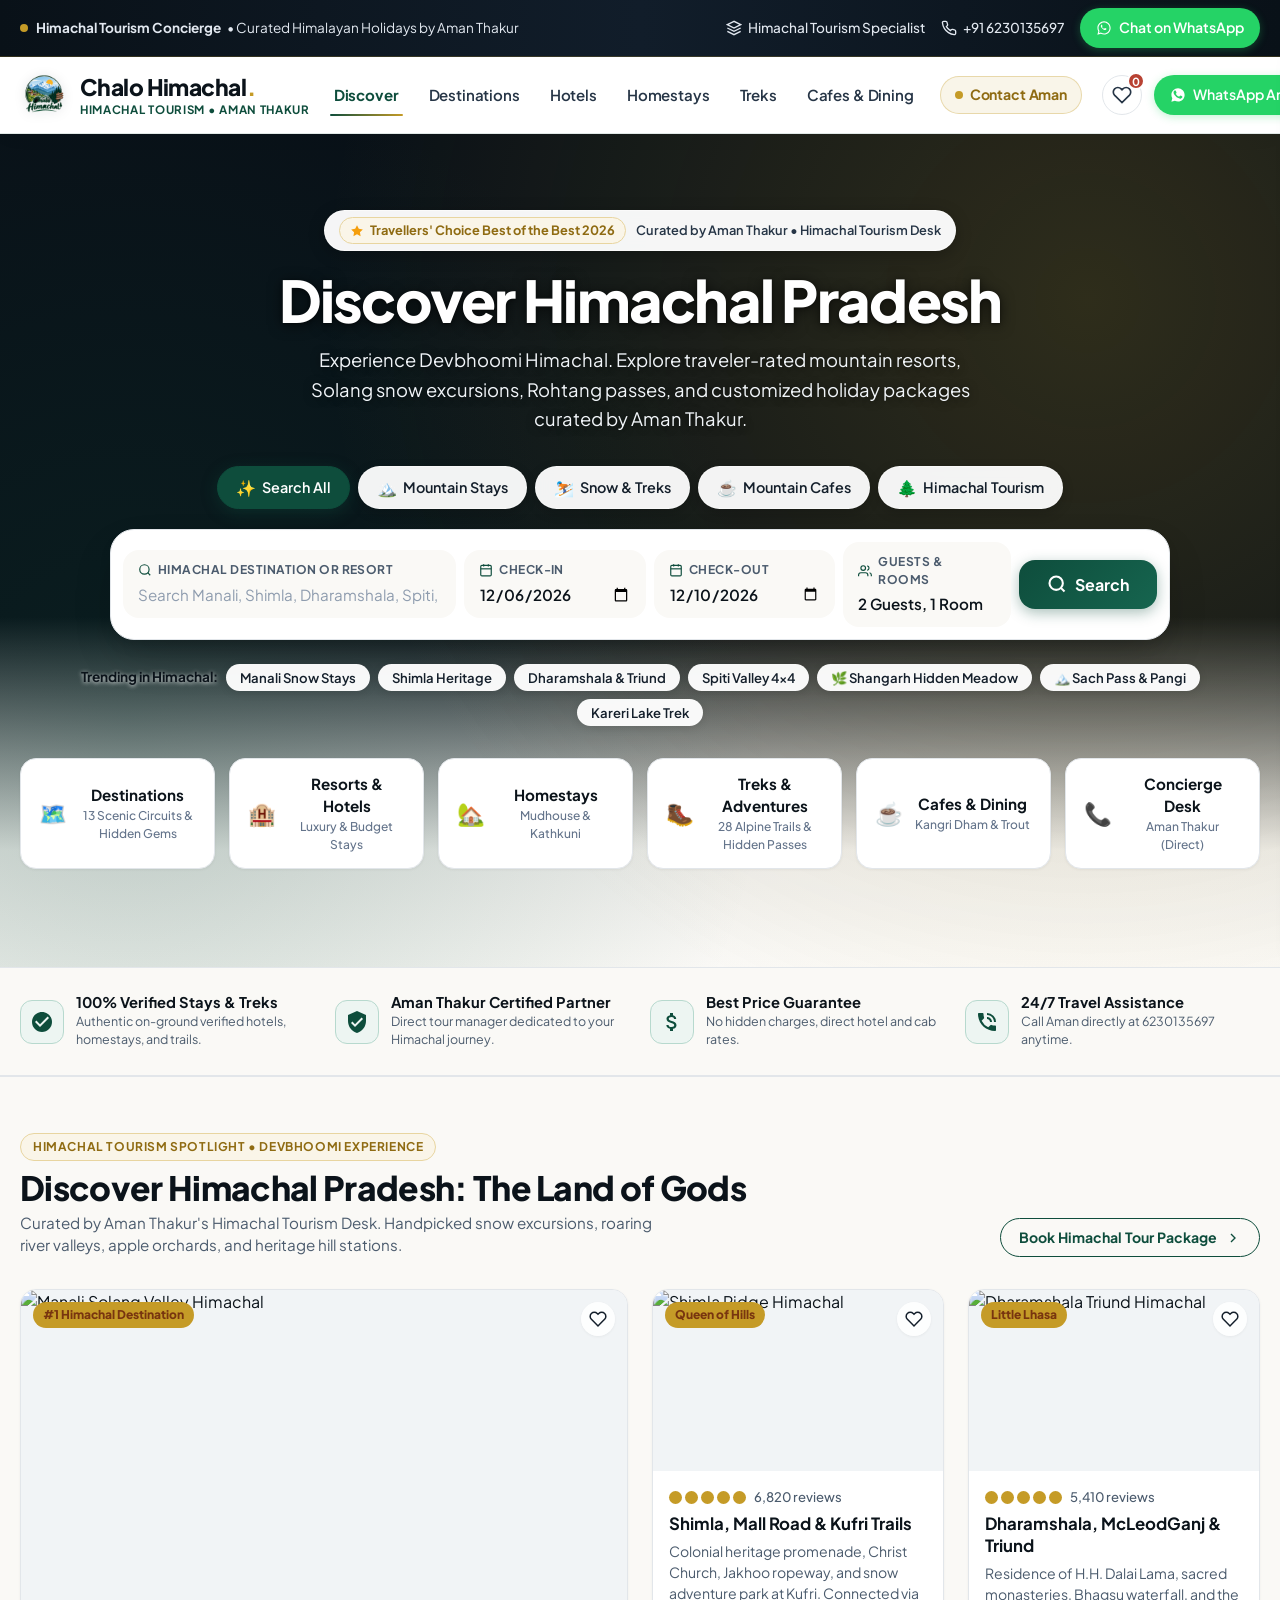
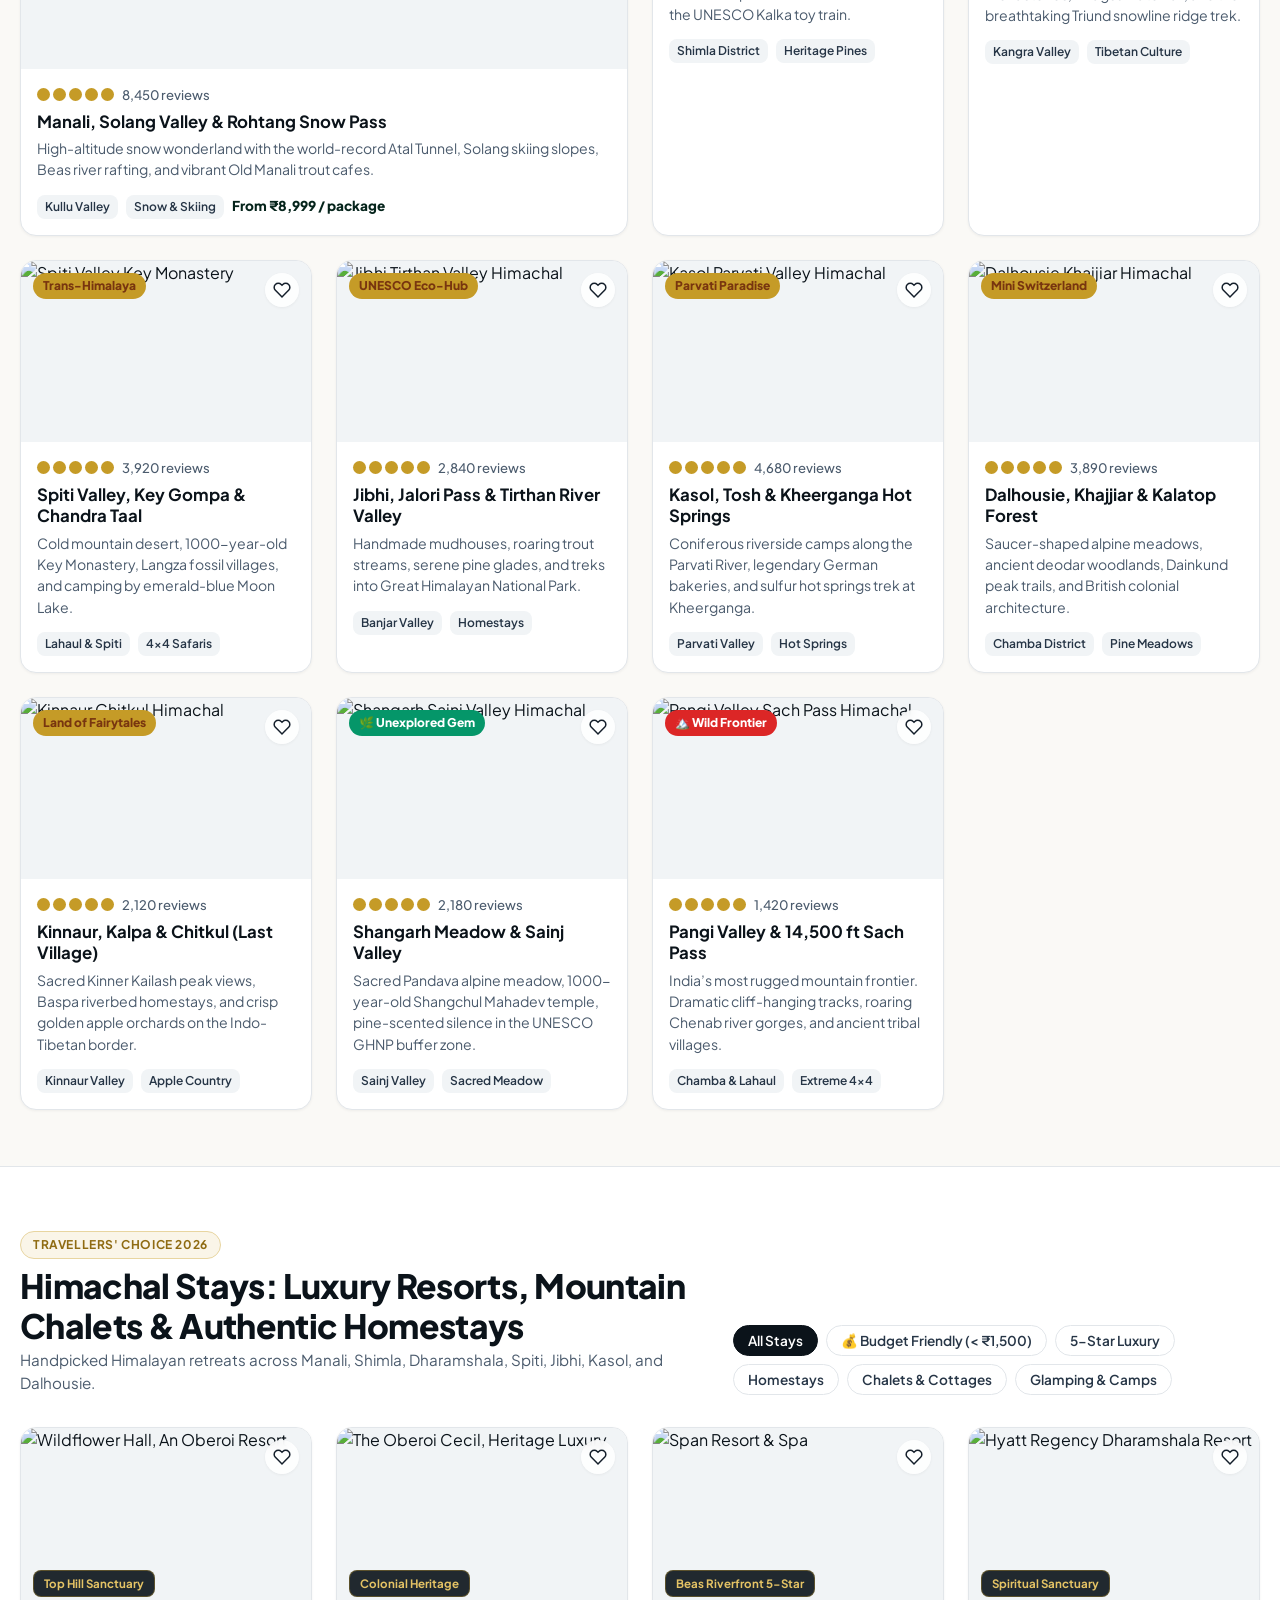
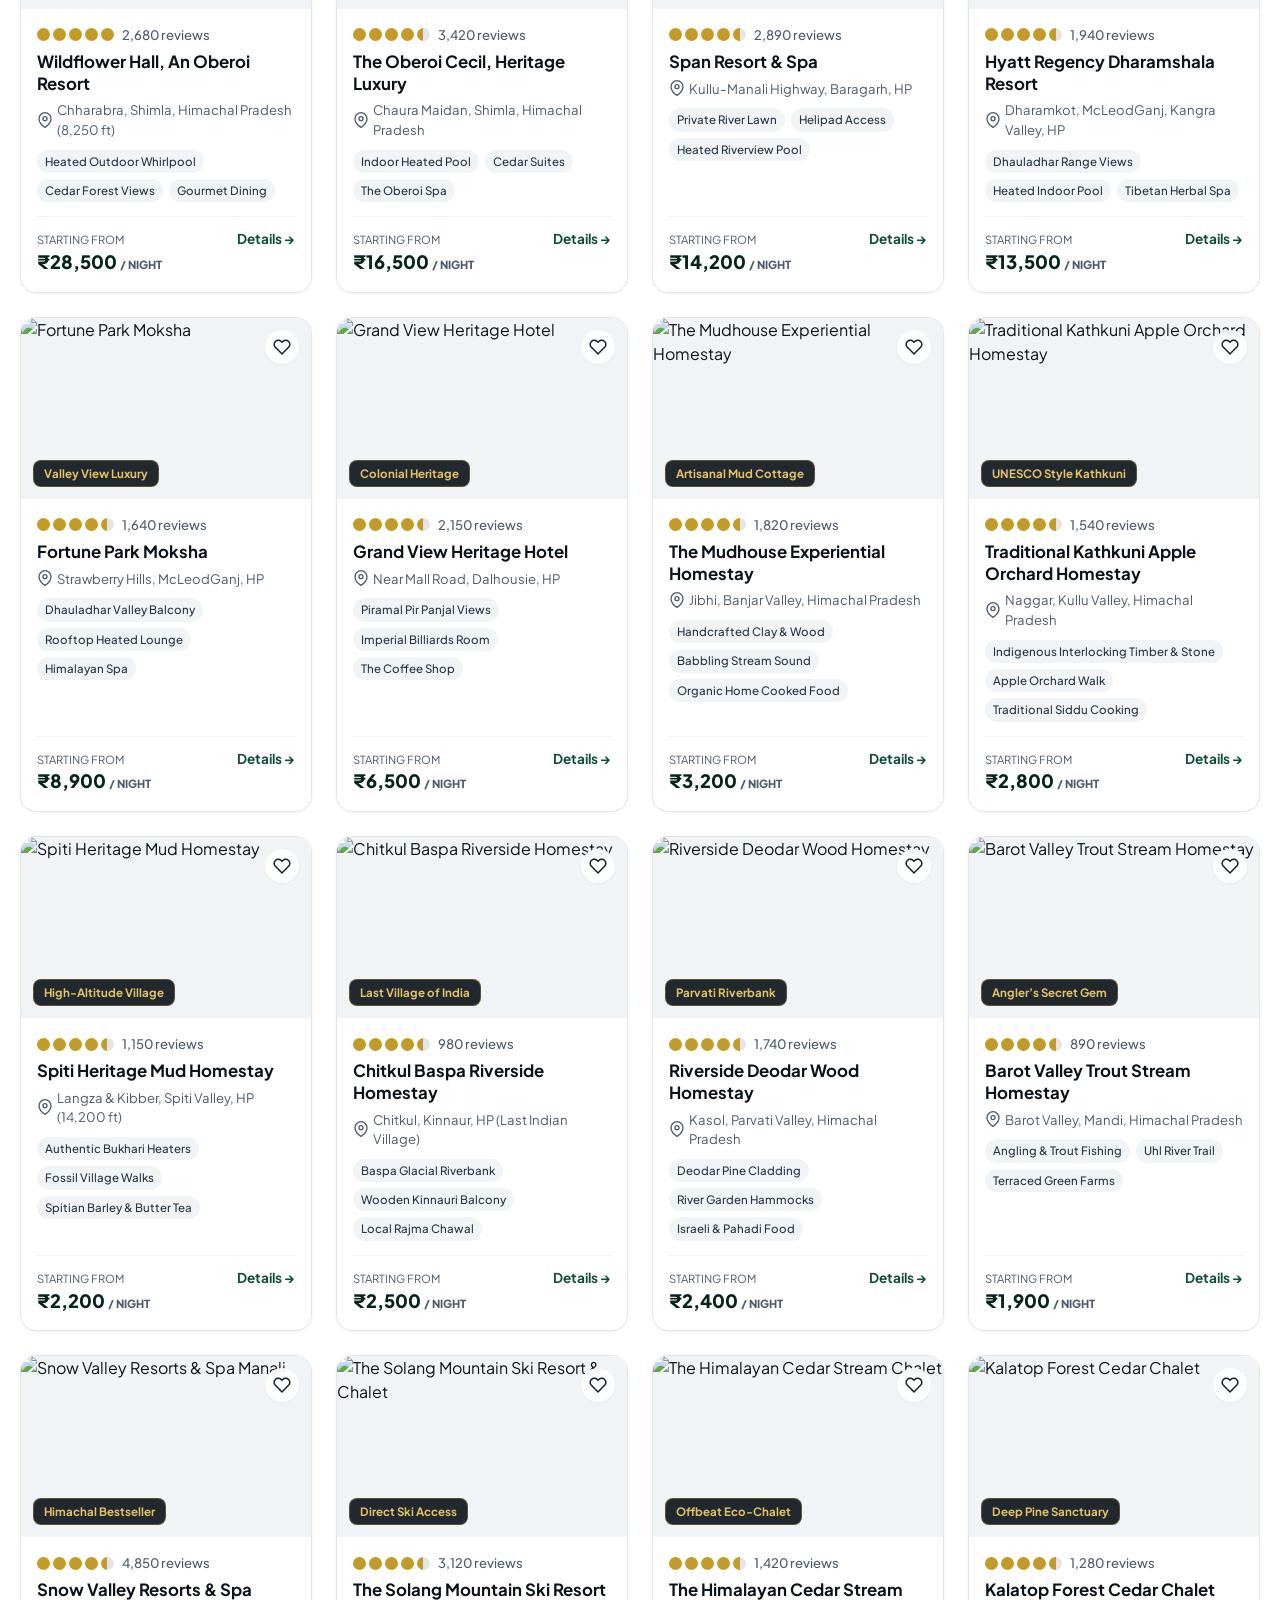
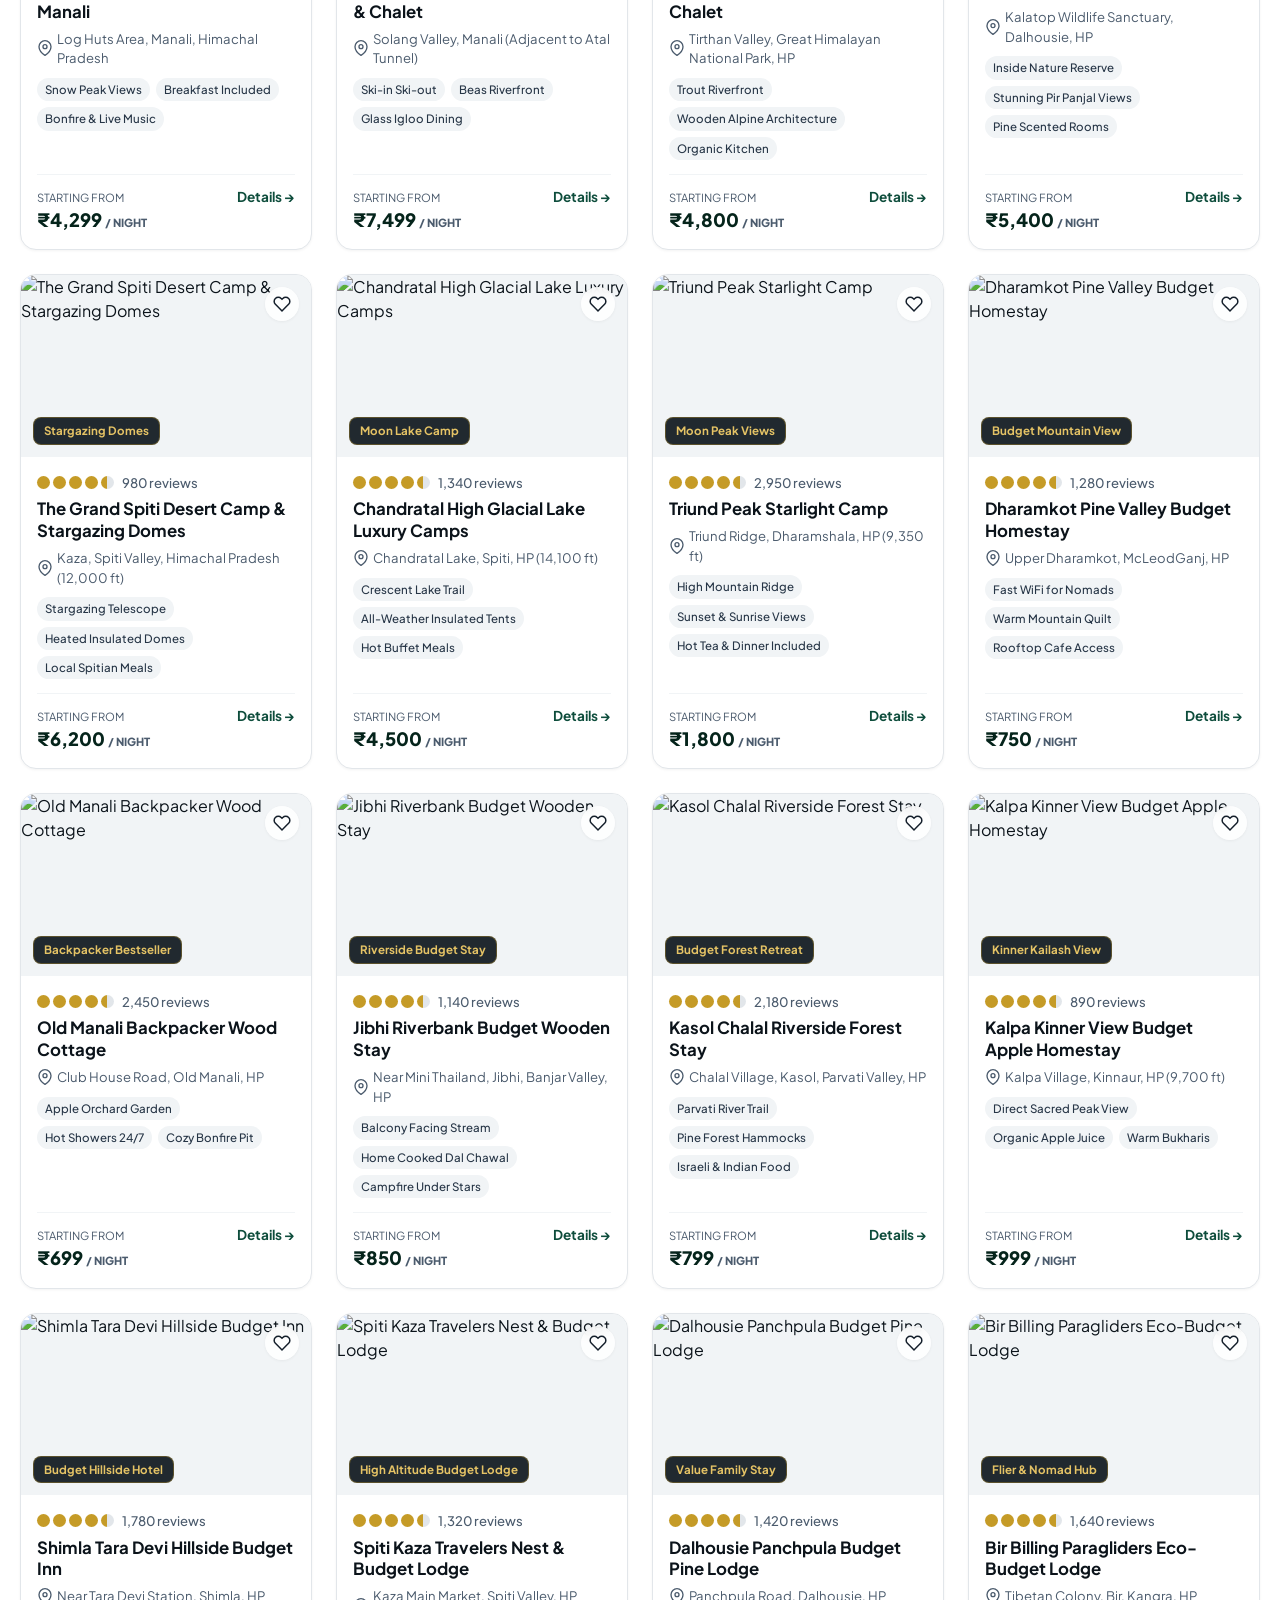
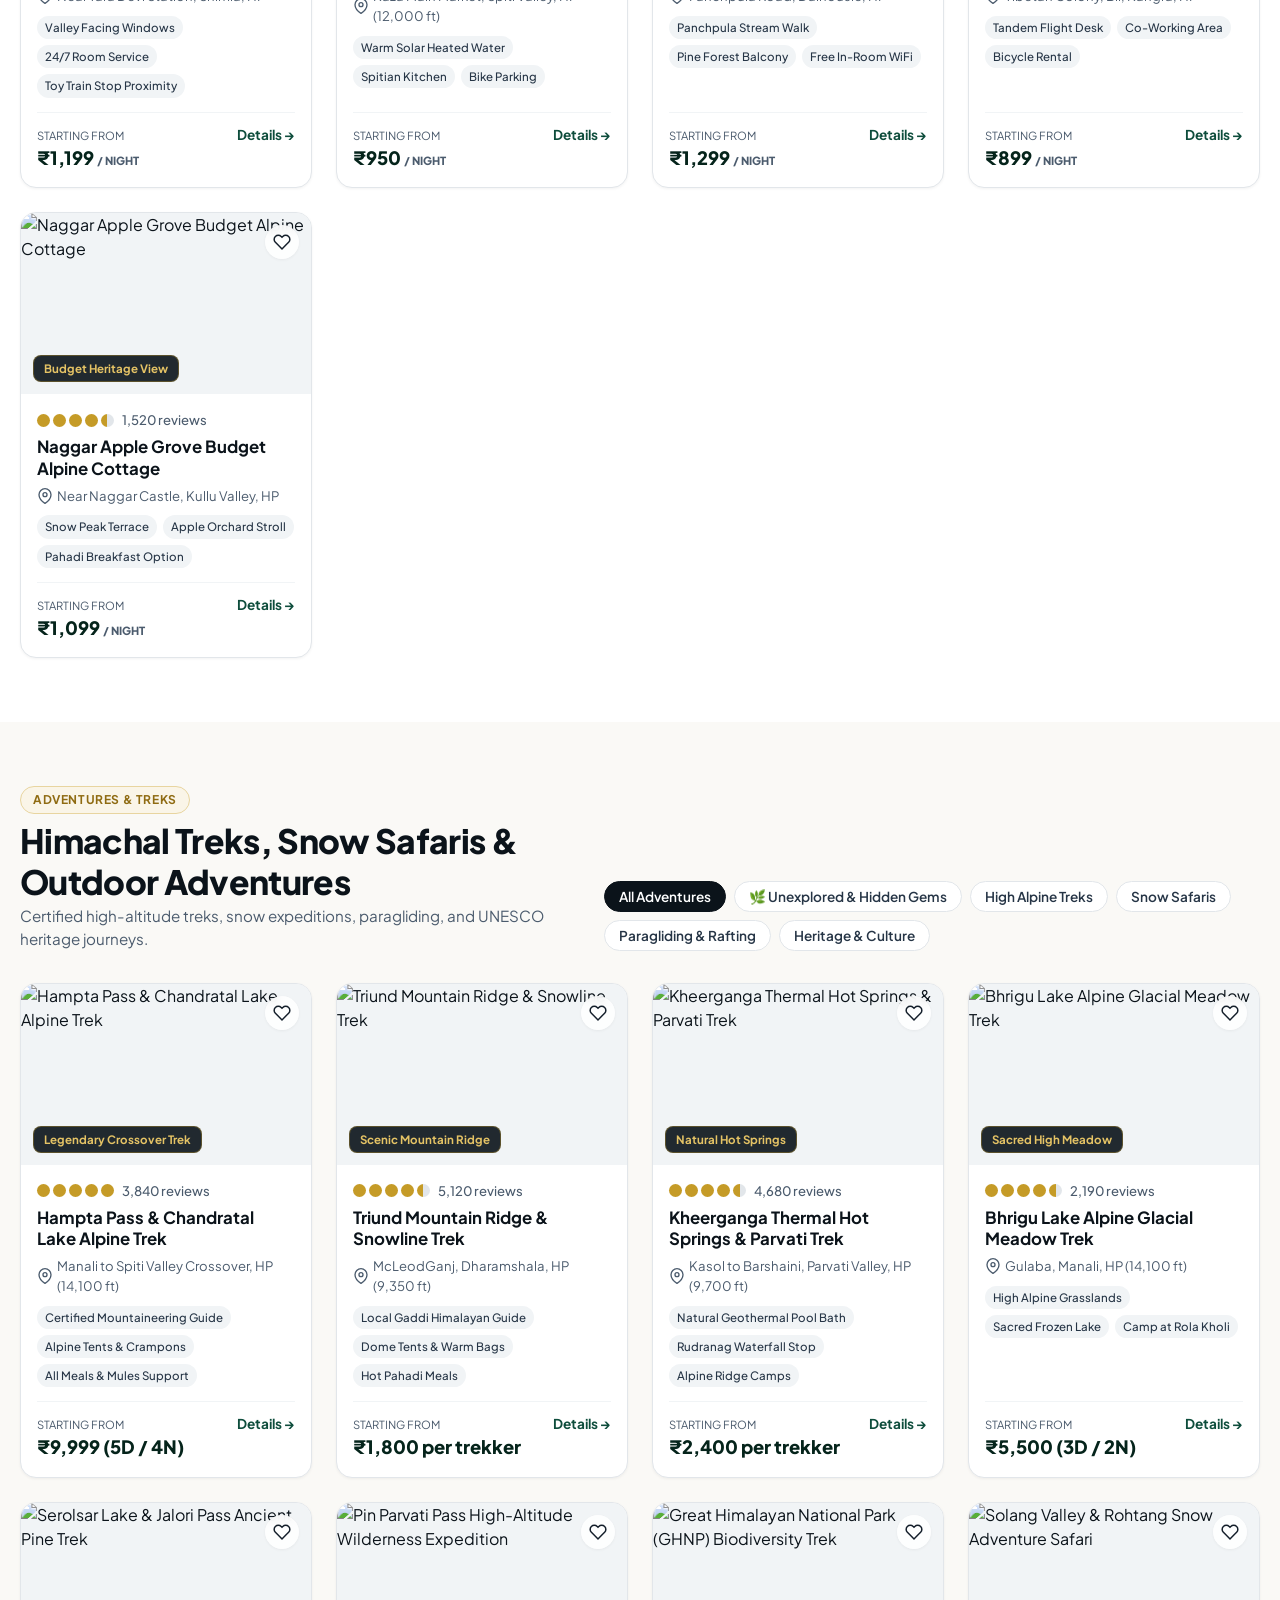
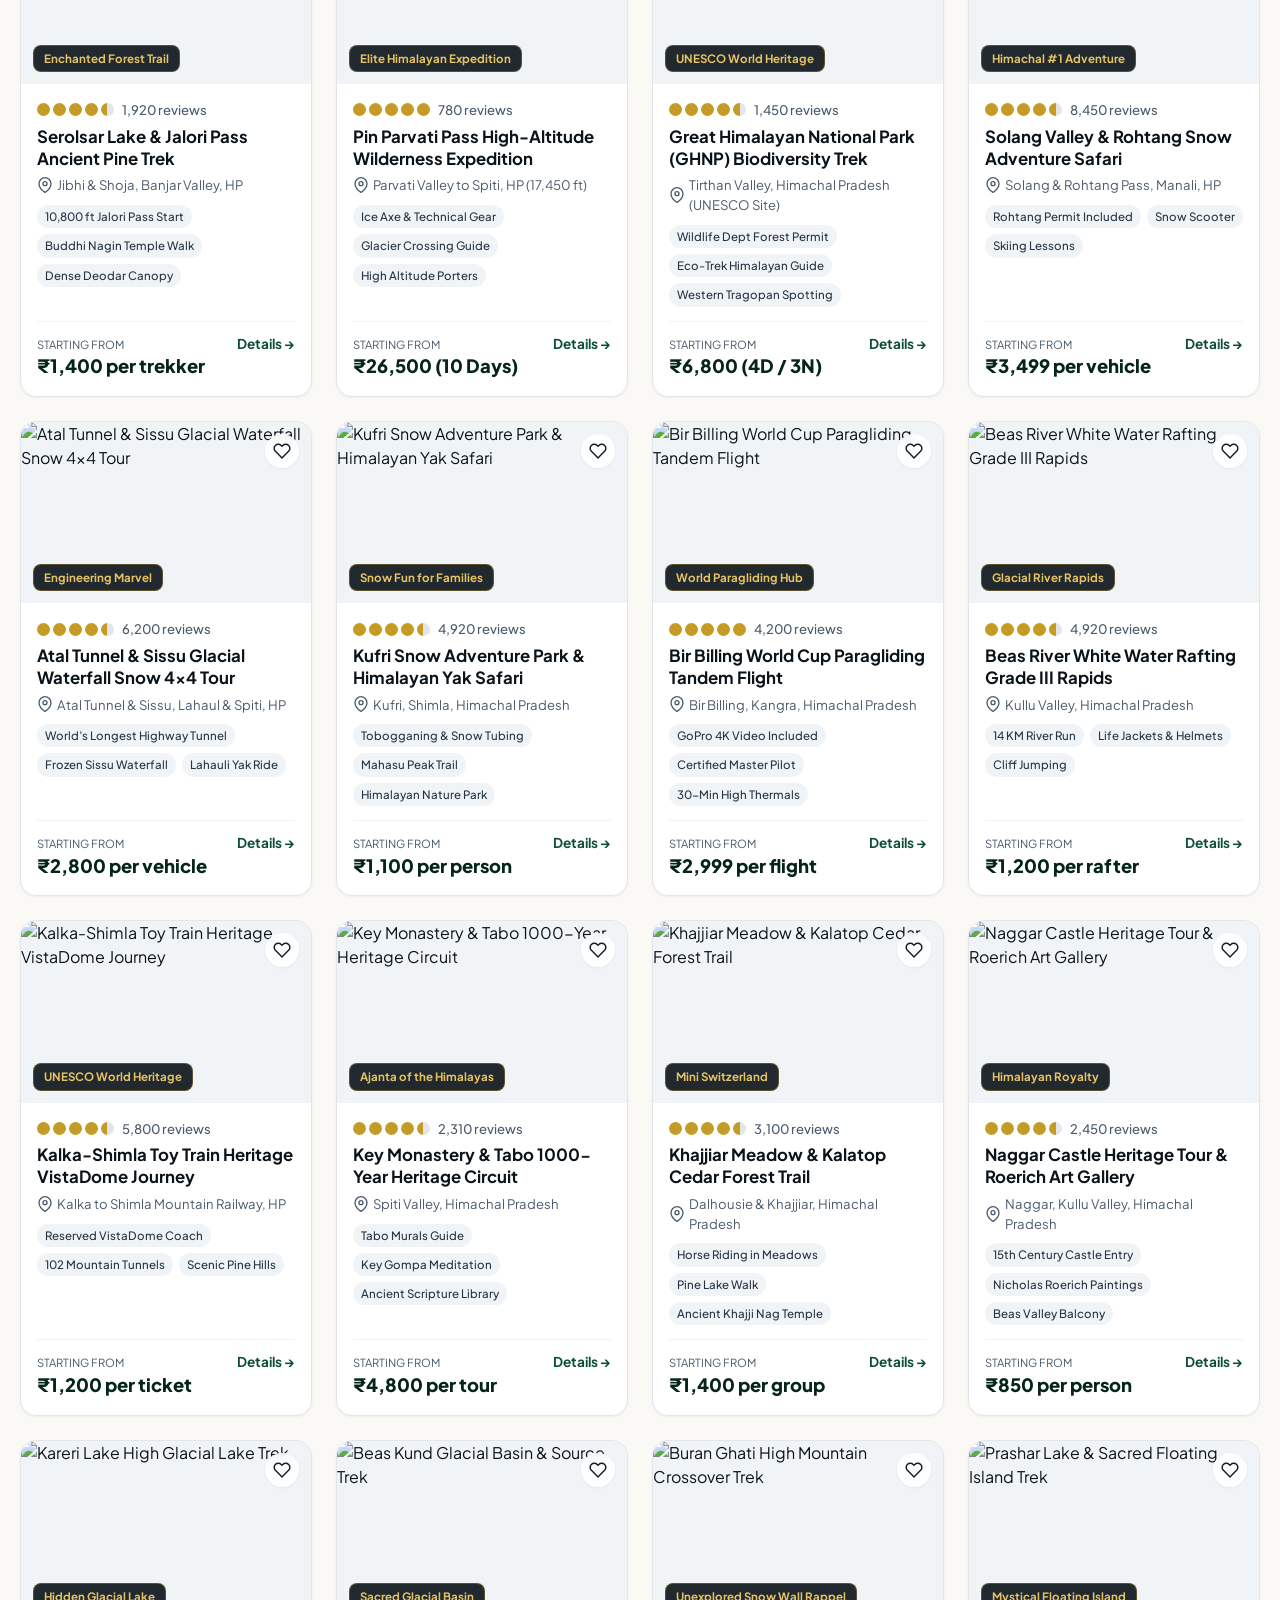
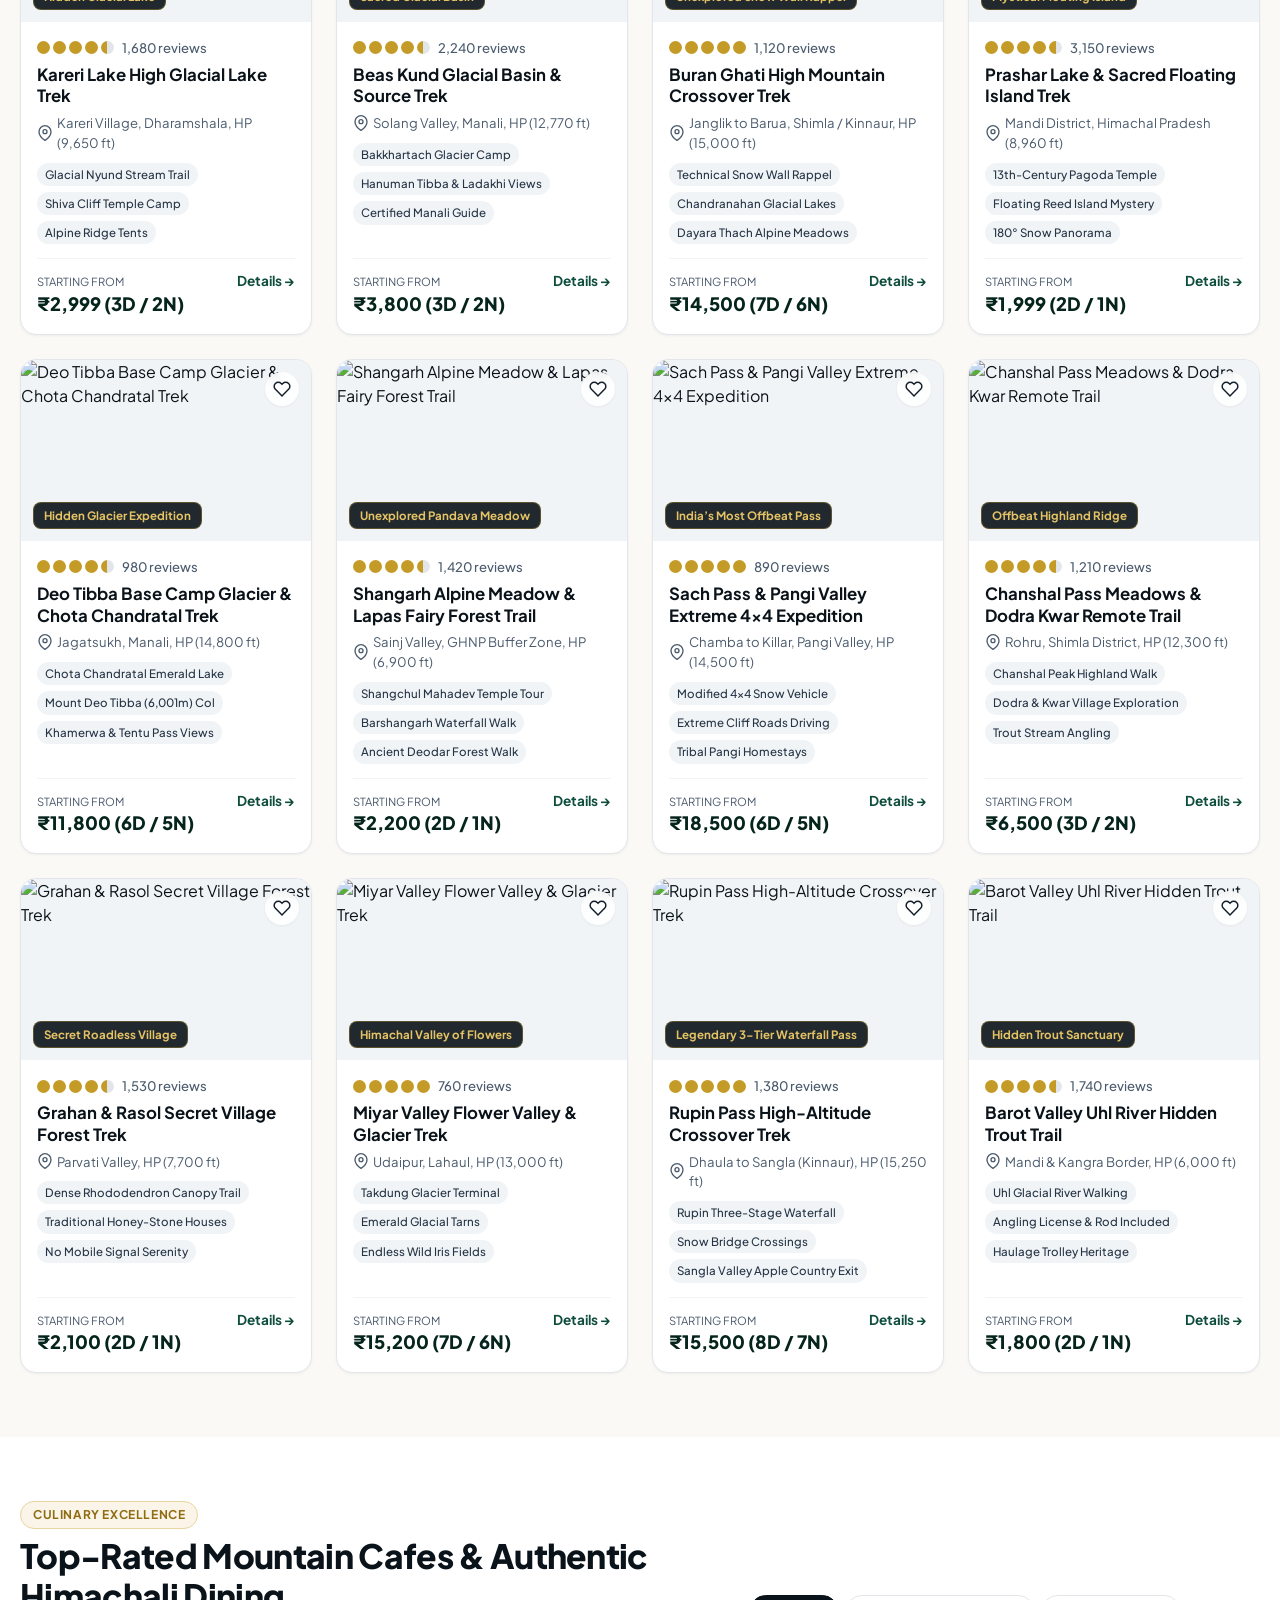
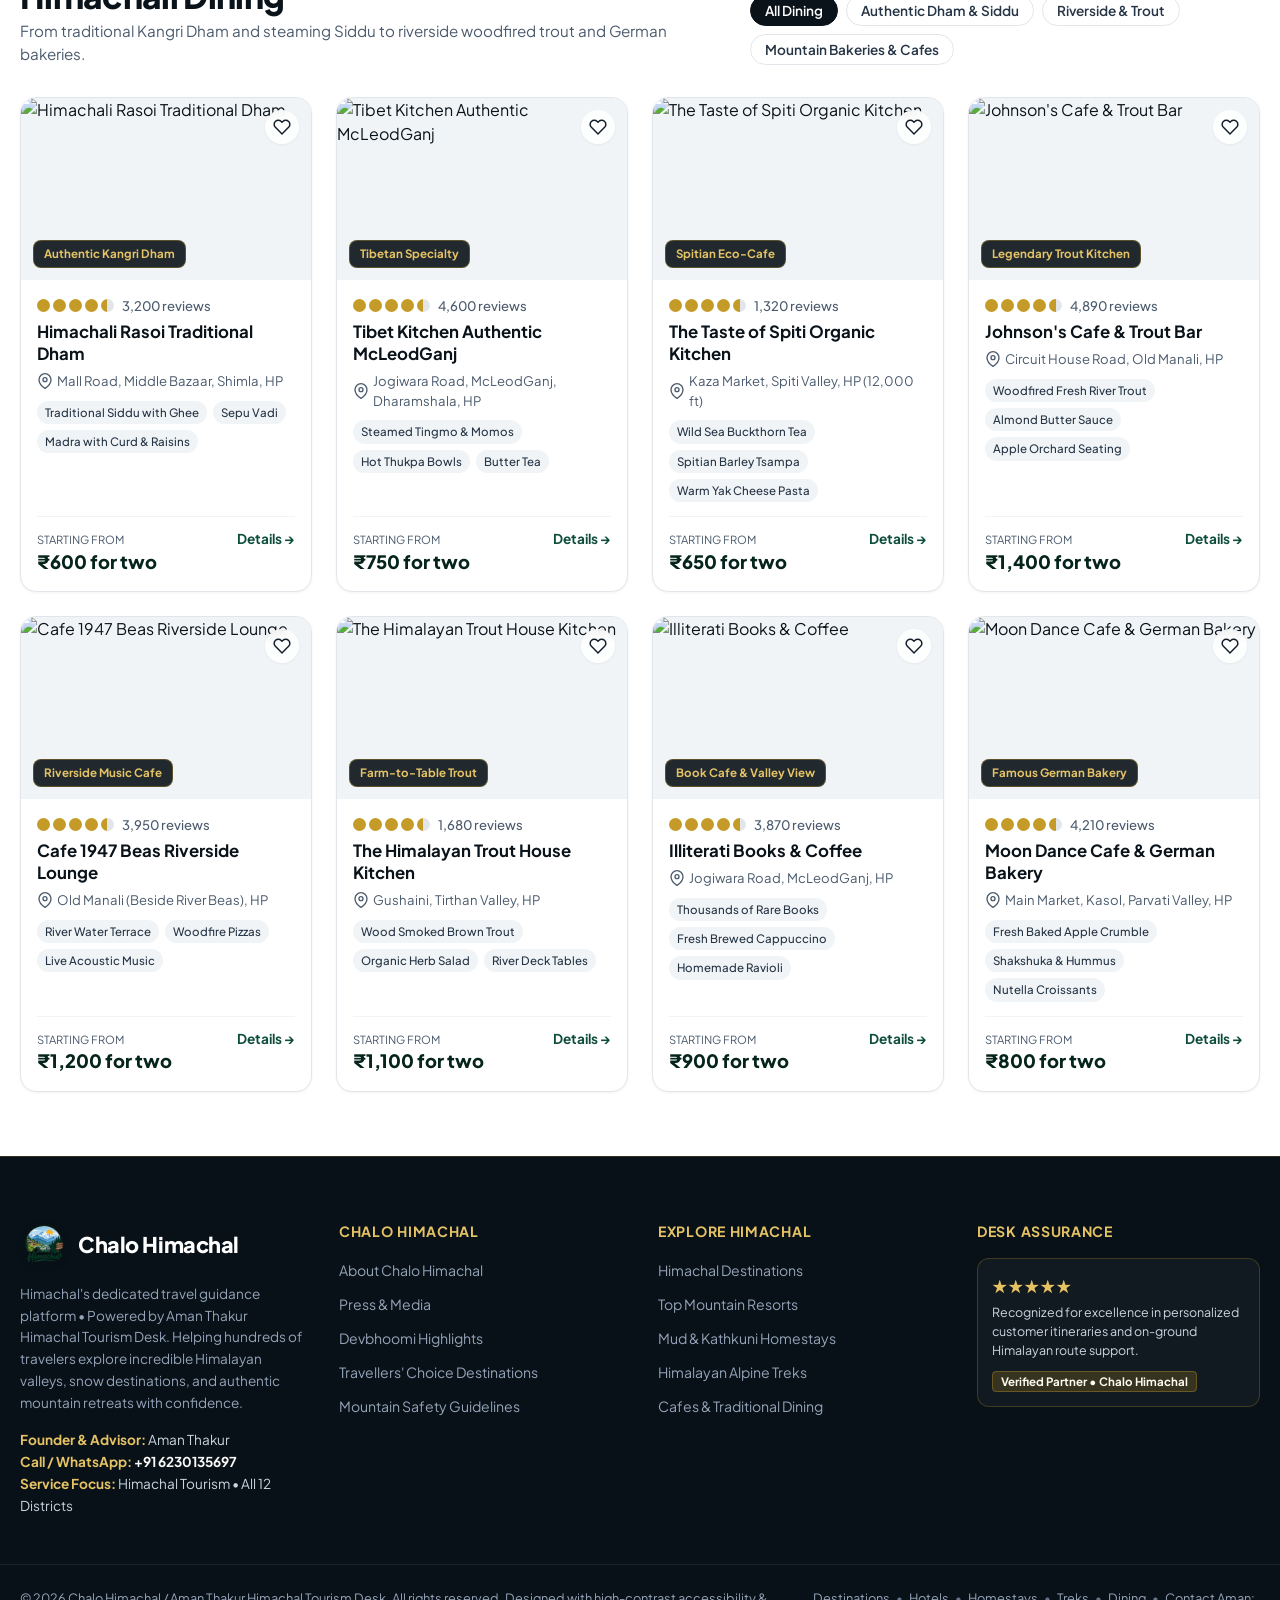
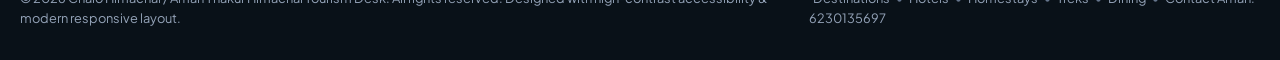
==== index.html @ 9c3454e2 "Initial commit: Chalo Himachal tourism portal" ====
<!DOCTYPE html>
<html lang="en">
<head>
  <meta charset="UTF-8">
  <meta name="viewport" content="width=device-width, initial-scale=1.0">
  <meta name="description" content="Chalo Himachal by Aman Thakur - Discover top-rated mountain resorts, snow view chalets, Rohtang Pass safaris, and custom Himachal tour packages. Contact Aman Thakur: 6230135697.">
  <meta name="keywords" content="Chalo Himachal, Himachal Tourism, Aman Thakur, Manali, Shimla, Dharamshala, Spiti Valley, Rohtang Pass, 6230135697">
  <meta name="author" content="Aman Thakur">
  <title>Chalo Himachal | Curated Stays, Safaris & Tours by Aman Thakur</title>
  <link rel="preconnect" href="https://fonts.googleapis.com">
  <link rel="preconnect" href="https://fonts.gstatic.com" crossorigin>
  <link href="https://fonts.googleapis.com/css2?family=Plus+Jakarta+Sans:wght@300;400;500;600;700;800&display=swap" rel="stylesheet">
  <link rel="stylesheet" href="styles.css">
  <link rel="icon" type="image/png" href="favicon.png">
  <link rel="apple-touch-icon" href="favicon-180.png">
</head>
<body>

  <!-- Top Announcement / Fast Contact Bar -->
  <aside class="top-announcement" aria-label="Aman Thakur Quick Contact">
    <div class="container announcement-inner">
      <div class="announcement-left">
        <span class="badge-pulsing"></span>
        <span class="announcement-text">
          <strong>Himachal Tourism Concierge</strong> &bull; Curated Himalayan Holidays by Aman Thakur
        </span>
      </div>
      <div class="announcement-right">
        <span class="contact-pill">
          <svg class="icon-sm" viewBox="0 0 24 24" fill="none" stroke="currentColor" stroke-width="2"><path d="M12 2L2 7l10 5 10-5-10-5zM2 17l10 5 10-5M2 12l10 5 10-5"/></svg>
          Himachal Tourism Specialist
        </span>
        <a href="tel:6230135697" class="contact-pill link-hover">
          <svg class="icon-sm" viewBox="0 0 24 24" fill="none" stroke="currentColor" stroke-width="2"><path d="M22 16.92v3a2 2 0 0 1-2.18 2 19.79 19.79 0 0 1-8.63-3.07 19.5 19.5 0 0 1-6-6 19.79 19.79 0 0 1-3.07-8.67A2 2 0 0 1 4.11 2h3a2 2 0 0 1 2 1.72 12.84 12.84 0 0 0 .7 2.81 2 2 0 0 1-.45 2.11L8.09 9.91a16 16 0 0 0 6 6l1.27-1.27a2 2 0 0 1 2.11-.45 12.84 12.84 0 0 0 2.81.7A2 2 0 0 1 22 16.92z"/></svg>
          +91 6230135697
        </a>
        <a href="https://wa.me/916230135697?text=Hi%20Aman,%20I%20want%20to%20plan%20a%20Himachal%20Tourism%20trip%20with%20you!" target="_blank" rel="noopener noreferrer" class="btn-whatsapp-pill">
          <svg class="icon-sm" viewBox="0 0 24 24" fill="currentColor"><path d="M12.04 2c-5.46 0-9.91 4.45-9.91 9.91 0 1.75.46 3.45 1.32 4.95L2.05 22l5.25-1.38c1.45.79 3.08 1.21 4.74 1.21 5.46 0 9.91-4.45 9.91-9.91 0-2.65-1.03-5.14-2.9-7.01A9.816 9.816 0 0 0 12.04 2m.01 1.67c2.2 0 4.26.86 5.82 2.42a8.225 8.225 0 0 1 2.41 5.83c0 4.54-3.7 8.24-8.24 8.24-1.48 0-2.93-.4-4.2-1.15l-.3-.18-3.12.82.83-3.04-.2-.31a8.196 8.196 0 0 1-1.26-4.38c0-4.54 3.7-8.24 8.24-8.24M8.53 7.33c-.16 0-.35.06-.53.25-.19.19-.71.7-.71 1.71 0 1.01.73 1.99.83 2.13.1.13 1.41 2.22 3.48 3.06.49.2.88.33 1.18.42.5.15.95.13 1.31.08.4-.06 1.23-.5 1.4-.99.18-.49.18-.91.12-.99-.05-.09-.2-.14-.42-.25s-1.29-.64-1.49-.71c-.2-.08-.35-.11-.5.11-.15.22-.58.71-.71.86-.13.15-.26.17-.48.06-.22-.11-.93-.34-1.77-1.09-.65-.58-1.09-1.3-1.22-1.52-.13-.22-.01-.34.1-.45.1-.1.22-.26.33-.39.11-.13.15-.22.22-.37.07-.15.04-.28-.02-.39-.06-.11-.53-1.28-.73-1.75-.19-.46-.39-.4-.53-.41-.14-.01-.3-.01-.46-.01z"/></svg>
          Chat on WhatsApp
        </a>
      </div>
    </div>
  </aside>

  <!-- Main Header & Navigation -->
  <header class="main-header" id="mainHeader">
    <div class="container header-container header-content">
      <!-- Logo Branding -->
      <a href="index.html" class="brand-logo" aria-label="Chalo Himachal Home">
        <img src="chalo-himachal-logo.png" alt="Chalo Himachal Logo" class="brand-logo-img">
        <div class="brand-text">
          <span class="brand-title">Chalo Himachal<span class="brand-dot">.</span></span>
          <span class="brand-subtitle">Himachal Tourism &bull; Aman Thakur</span>
        </div>
      </a>

      <!-- Desktop Navigation Menu -->
      <nav class="desktop-nav" aria-label="Main Navigation">
        <a href="index.html" class="nav-link active">Discover</a>
        <a href="destinations.html" class="nav-link">Destinations</a>
        <a href="hotels.html" class="nav-link">Hotels</a>
        <a href="homestays.html" class="nav-link">Homestays</a>
        <a href="treks.html" class="nav-link">Treks</a>
        <a href="restaurants.html" class="nav-link">Cafes &amp; Dining</a>
        <a href="contact.html" class="nav-link special-nav">
          <span class="pulse-dot"></span> Contact Aman
        </a>
      </nav>

      <!-- Utility Actions -->
      <div class="header-actions">
        <button class="action-btn wishlist-btn" id="wishlistHeaderBtn" title="View Saved Trips" aria-label="Saved Trips">
          <svg class="icon-md" viewBox="0 0 24 24" fill="none" stroke="currentColor" stroke-width="2"><path d="M20.84 4.61a5.5 5.5 0 0 0-7.78 0L12 5.67l-1.06-1.06a5.5 5.5 0 0 0-7.78 7.78l1.06 1.06L12 21.23l7.78-7.78 1.06-1.06a5.5 5.5 0 0 0 0-7.78z"/></svg>
          <span class="badge-count" id="wishlistCount">0</span>
        </button>

        <a href="https://wa.me/916230135697" target="_blank" rel="noopener noreferrer" class="btn-whatsapp-pill" title="Chat with Aman Thakur on WhatsApp">
          <svg class="icon-sm" viewBox="0 0 24 24" fill="currentColor"><path d="M12.04 2c-5.46 0-9.91 4.45-9.91 9.91 0 1.75.46 3.45 1.32 4.95L2.05 22l5.25-1.38c1.45.79 3.08 1.21 4.74 1.21 5.46 0 9.91-4.45 9.91-9.91 0-2.65-1.03-5.14-2.9-7.01A9.816 9.816 0 0 0 12.04 2zm5.78 14.16c-.24.68-1.39 1.3-1.92 1.38-.5.08-1.15.11-3.7-0.95-3.26-1.35-5.35-4.66-5.51-4.88-.16-.22-1.33-1.77-1.33-3.37 0-1.6 0.84-2.39 1.14-2.72.3-.33.65-.41.87-.41.22 0 .43.01.62.02.2.01.47-.08.73.55.27.65.92 2.25 1 2.42.08.17.14.37.03.59-.11.22-.17.36-.33.55-.16.19-.34.42-.49.56-.16.16-.33.34-.14.67.19.33.84 1.39 1.8 2.25 1.24 1.1 2.28 1.45 2.61 1.61.33.16.52.14.71-.08.19-.22.82-.96 1.04-1.29.22-.33.44-.27.73-.16.3.11 1.88.89 2.2 1.05.33.16.55.24.63.38.08.14.08.82-.16 1.5z"/></svg>
          <span>WhatsApp Aman</span>
        </a>

        <!-- Mobile Hamburger Toggle -->
        <button class="hamburger-btn" id="menuToggle" aria-label="Toggle Navigation Menu">
          <span></span>
          <span></span>
          <span></span>
        </button>
      </div>
    </div>

    <!-- Mobile Drawer Menu -->
    <div class="mobile-drawer" id="mobileDrawer">
      <div class="mobile-drawer-header">
        <div class="drawer-brand-wrap">
          <img src="chalo-himachal-logo.png" alt="Chalo Himachal Logo" class="drawer-logo-img">
          <div>
            <div class="brand-title">Chalo Himachal<span class="brand-dot">.</span></div>
            <span class="brand-subtitle">Aman Thakur</span>
          </div>
        </div>
        <button class="drawer-close" id="drawerClose">&times;</button>
      </div>
      <div class="mobile-drawer-body">
        <a href="index.html" class="mobile-nav-link">Discover Home</a>
        <a href="destinations.html" class="mobile-nav-link">Himachal Destinations</a>
        <a href="hotels.html" class="mobile-nav-link">Mountain Resorts &amp; Hotels</a>
        <a href="homestays.html" class="mobile-nav-link">Authentic Mud &amp; Kathkuni Homestays</a>
        <a href="treks.html" class="mobile-nav-link">Treks &amp; Snow Safaris</a>
        <a href="restaurants.html" class="mobile-nav-link">Mountain Cafes &amp; Dining</a>
        <a href="contact.html" class="mobile-nav-link">Contact Aman Thakur (6230135697)</a>
        <hr class="drawer-divider">
        <div class="drawer-contact-card">
          <h4>Himachal Tourism Desk</h4>
          <p>🏔️ Curated Stays, Safaris &amp; Cabs</p>
          <p>📞 <a href="tel:6230135697">+91 6230135697</a></p>
          <a href="https://wa.me/916230135697" class="btn-whatsapp full-width">WhatsApp Aman</a>
        </div>
      </div>
    </div>
  </header>

  <main>
    <!-- HERO SECTION: Universal Travel Search Engine -->
    <section class="hero-section" id="discover">
      <div class="hero-backdrop"></div>
      <div class="container hero-container">
        <div class="hero-text-badge">
          <span class="traveller-choice-chip">
            <svg class="icon-chip" viewBox="0 0 24 24" fill="#F59E0B"><polygon points="12 2 15.09 8.26 22 9.27 17 14.14 18.18 21.02 12 17.77 5.82 21.02 7 14.14 2 9.27 8.91 8.26 12 2"/></svg>
            Travellers' Choice Best of the Best 2026
          </span>
          <span class="curated-by">Curated by Aman Thakur &bull; Himachal Tourism Desk</span>
        </div>
        
        <h1 class="hero-heading">Discover Himachal Pradesh</h1>
        <p class="hero-subheading">
          Experience Devbhoomi Himachal. Explore traveler-rated mountain resorts, Solang snow excursions, Rohtang passes, and customized holiday packages curated by Aman Thakur.
        </p>

        <!-- Category Filter Tabs -->
        <div class="hero-tabs" role="tablist">
          <button class="hero-tab-btn active" data-category="all" role="tab">
            <span class="tab-icon">✨</span> Search All
          </button>
          <button class="hero-tab-btn" data-category="hotels" role="tab">
            <span class="tab-icon">🏔️</span> Mountain Stays
          </button>
          <button class="hero-tab-btn" data-category="attractions" role="tab">
            <span class="tab-icon">⛷️</span> Snow &amp; Treks
          </button>
          <button class="hero-tab-btn" data-category="restaurants" role="tab">
            <span class="tab-icon">☕</span> Mountain Cafes
          </button>
          <button class="hero-tab-btn" data-category="himachal" role="tab">
            <span class="tab-icon">🌲</span> Himachal Tourism
          </button>
        </div>

        <!-- Universal Search Engine Bar -->
        <div class="search-engine-card">
          <form class="search-form" id="mainSearchForm" onsubmit="event.preventDefault();">
            <!-- Destination Input -->
            <div class="search-field destination-field">
              <label for="destinationInput" class="field-label">
                <svg class="icon-field" viewBox="0 0 24 24" fill="none" stroke="currentColor" stroke-width="2"><circle cx="11" cy="11" r="8"/><line x1="21" y1="21" x2="16.65" y2="16.65"/></svg>
                Himachal Destination or Resort
              </label>
              <input 
                type="text" 
                id="destinationInput" 
                placeholder="Search Manali, Shimla, Dharamshala, Spiti, Kasol..." 
                autocomplete="off"
                value=""
              >
              <!-- Quick Suggestions Dropdown -->
              <div class="suggestions-box" id="suggestionsBox">
                <div class="suggestion-group-title">Himachal Tourism Hotspots</div>
                <div class="suggestion-item" data-val="Manali">
                  <span class="sugg-icon">🏔️</span>
                  <div>
                    <strong>Manali &amp; Rohtang Pass</strong>
                    <span class="sugg-sub">Solang Snow Valley, Atal Tunnel, Beas River Rafting</span>
                  </div>
                </div>
                <div class="suggestion-item" data-val="Shimla">
                  <span class="sugg-icon">🌲</span>
                  <div>
                    <strong>Shimla &amp; Kufri</strong>
                    <span class="sugg-sub">Queen of Hills, Mall Road, Heritage Toy Train</span>
                  </div>
                </div>
                <div class="suggestion-item" data-val="Dharamshala">
                  <span class="sugg-icon">🕉️</span>
                  <div>
                    <strong>Dharamshala &amp; McLeodGanj</strong>
                    <span class="sugg-sub">Dalai Lama Temple, Triund Trek, Tibetan Culture</span>
                  </div>
                </div>
                <div class="suggestion-item" data-val="Spiti">
                  <span class="sugg-icon">❄️</span>
                  <div>
                    <strong>Spiti Valley &amp; Kaza</strong>
                    <span class="sugg-sub">High-Altitude Desert, Key Monastery, Chandra Taal</span>
                  </div>
                </div>
                <div class="suggestion-item" data-val="Kasol">
                  <span class="sugg-icon">🏕️</span>
                  <div>
                    <strong>Kasol &amp; Parvati Valley</strong>
                    <span class="sugg-sub">Tosh, Kheerganga Hot Springs, Riverside Pine Trails</span>
                  </div>
                </div>
                <div class="suggestion-item" data-val="Jibhi">
                  <span class="sugg-icon">🪵</span>
                  <div>
                    <strong>Jibhi &amp; Tirthan Valley</strong>
                    <span class="sugg-sub">Mudhouse Homestays, Jalori Pass, Trout Streams</span>
                  </div>
                </div>
                <div class="suggestion-item" data-val="Dalhousie">
                  <span class="sugg-icon">🏞️</span>
                  <div>
                    <strong>Dalhousie &amp; Khajjiar</strong>
                    <span class="sugg-sub">Mini Switzerland of India, Deodar Glades, Dainkund</span>
                  </div>
                </div>
                <div class="suggestion-item" data-val="Kinnaur">
                  <span class="sugg-icon">🍎</span>
                  <div>
                    <strong>Kinnaur &amp; Sangla Valley</strong>
                    <span class="sugg-sub">Chitkul (Last Village), Kalpa Views, Baspa River</span>
                  </div>
                </div>
                <div class="suggestion-item" data-val="Bir">
                  <span class="sugg-icon">🪂</span>
                  <div>
                    <strong>Bir Billing &amp; Kangra</strong>
                    <span class="sugg-sub">World Cup Paragliding, Tea Gardens, Tibetan Monasteries</span>
                  </div>
                </div>
                <div class="suggestion-item" data-val="Shangarh">
                  <span class="sugg-icon">🌿</span>
                  <div>
                    <strong>Shangarh &amp; Sainj Valley</strong>
                    <span class="sugg-sub">Unexplored Pandava Meadow, Shangchul Mahadev Temple</span>
                  </div>
                </div>
                <div class="suggestion-item" data-val="Pangi">
                  <span class="sugg-icon">🏔️</span>
                  <div>
                    <strong>Pangi Valley &amp; Sach Pass</strong>
                    <span class="sugg-sub">Wild 14,500 ft Pass, Chenab Gorges, Tribal Circuit</span>
                  </div>
                </div>
                <div class="suggestion-item" data-val="Chanshal">
                  <span class="sugg-icon">🌲</span>
                  <div>
                    <strong>Chanshal Pass &amp; Pabbar</strong>
                    <span class="sugg-sub">High Alpine Meadows, Trout Streams, Dodra Kwar</span>
                  </div>
                </div>
              </div>
            </div>

            <!-- Date Inputs -->
            <div class="search-field date-field">
              <label for="checkinDate" class="field-label">
                <svg class="icon-field" viewBox="0 0 24 24" fill="none" stroke="currentColor" stroke-width="2"><rect x="3" y="4" width="18" height="18" rx="2" ry="2"/><line x1="16" y1="2" x2="16" y2="6"/><line x1="8" y1="2" x2="8" y2="6"/><line x1="3" y1="10" x2="21" y2="10"/></svg>
                Check-in
              </label>
              <input type="date" id="checkinDate">
            </div>

            <div class="search-field date-field">
              <label for="checkoutDate" class="field-label">
                <svg class="icon-field" viewBox="0 0 24 24" fill="none" stroke="currentColor" stroke-width="2"><rect x="3" y="4" width="18" height="18" rx="2" ry="2"/><line x1="16" y1="2" x2="16" y2="6"/><line x1="8" y1="2" x2="8" y2="6"/><line x1="3" y1="10" x2="21" y2="10"/></svg>
                Check-out
              </label>
              <input type="date" id="checkoutDate">
            </div>

            <!-- Guests Dropdown Toggle -->
            <div class="search-field guests-field" id="guestsToggleField">
              <label class="field-label">
                <svg class="icon-field" viewBox="0 0 24 24" fill="none" stroke="currentColor" stroke-width="2"><path d="M17 21v-2a4 4 0 0 0-4-4H5a4 4 0 0 0-4 4v2"/><circle cx="9" cy="7" r="4"/><path d="M23 21v-2a4 4 0 0 0-3-3.87"/><path d="M16 3.13a4 4 0 0 1 0 7.75"/></svg>
                Guests &amp; Rooms
              </label>
              <div class="guests-display-text" id="guestsDisplayText">2 Guests, 1 Room</div>
              
              <!-- Guest Picker Popover -->
              <div class="guest-popover" id="guestPopover">
                <div class="guest-row">
                  <div>
                    <div class="guest-type">Adults</div>
                    <div class="guest-sub">Ages 13 or above</div>
                  </div>
                  <div class="counter-control">
                    <button type="button" class="btn-count" id="decAdults">-</button>
                    <span id="adultCount">2</span>
                    <button type="button" class="btn-count" id="incAdults">+</button>
                  </div>
                </div>
                <div class="guest-row">
                  <div>
                    <div class="guest-type">Children</div>
                    <div class="guest-sub">Ages 0 - 12</div>
                  </div>
                  <div class="counter-control">
                    <button type="button" class="btn-count" id="decChildren">-</button>
                    <span id="childCount">0</span>
                    <button type="button" class="btn-count" id="incChildren">+</button>
                  </div>
                </div>
                <div class="guest-row">
                  <div>
                    <div class="guest-type">Rooms</div>
                    <div class="guest-sub">Hotel rooms</div>
                  </div>
                  <div class="counter-control">
                    <button type="button" class="btn-count" id="decRooms">-</button>
                    <span id="roomCount">1</span>
                    <button type="button" class="btn-count" id="incRooms">+</button>
                  </div>
                </div>
                <button type="button" class="btn-apply-guests" id="applyGuestsBtn">Done</button>
              </div>
            </div>

            <!-- Submit Button -->
            <button type="submit" class="btn-search" id="submitSearchBtn">
              <svg class="icon-search" viewBox="0 0 24 24" fill="none" stroke="currentColor" stroke-width="2.5"><circle cx="11" cy="11" r="8"/><line x1="21" y1="21" x2="16.65" y2="16.65"/></svg>
              <span>Search</span>
            </button>
          </form>
        </div>

        <!-- Quick Tags Pills -->
        <div class="popular-pills">
          <span class="pills-label">Trending in Himachal:</span>
          <button class="pill-btn" data-search="Manali">Manali Snow Stays</button>
          <button class="pill-btn" data-search="Shimla">Shimla Heritage</button>
          <button class="pill-btn" data-search="Dharamshala">Dharamshala &amp; Triund</button>
          <button class="pill-btn" data-search="Spiti">Spiti Valley 4x4</button>
          <button class="pill-btn" data-search="Shangarh">🌿 Shangarh Hidden Meadow</button>
          <button class="pill-btn" data-search="Sach Pass">🏔️ Sach Pass &amp; Pangi</button>
          <button class="pill-btn" data-search="Kareri">Kareri Lake Trek</button>
        </div>

        <!-- Portal Category Bar: Direct Dedicated Page Links -->
        <div class="portal-category-bar">
          <a href="destinations.html" class="portal-category-chip">
            <span class="chip-icon">🗺️</span>
            <div>
              <span>Destinations</span>
              <small style="display:block; font-size:0.75rem; color:#64748B; font-weight:500;">13 Scenic Circuits &amp; Hidden Gems</small>
            </div>
          </a>
          <a href="hotels.html" class="portal-category-chip">
            <span class="chip-icon">🏨</span>
            <div>
              <span>Resorts &amp; Hotels</span>
              <small style="display:block; font-size:0.75rem; color:#64748B; font-weight:500;">Luxury &amp; Budget Stays</small>
            </div>
          </a>
          <a href="homestays.html" class="portal-category-chip">
            <span class="chip-icon">🏡</span>
            <div>
              <span>Homestays</span>
              <small style="display:block; font-size:0.75rem; color:#64748B; font-weight:500;">Mudhouse &amp; Kathkuni</small>
            </div>
          </a>
          <a href="treks.html" class="portal-category-chip">
            <span class="chip-icon">🥾</span>
            <div>
              <span>Treks &amp; Adventures</span>
              <small style="display:block; font-size:0.75rem; color:#64748B; font-weight:500;">28 Alpine Trails &amp; Hidden Passes</small>
            </div>
          </a>
          <a href="restaurants.html" class="portal-category-chip">
            <span class="chip-icon">☕</span>
            <div>
              <span>Cafes &amp; Dining</span>
              <small style="display:block; font-size:0.75rem; color:#64748B; font-weight:500;">Kangri Dham &amp; Trout</small>
            </div>
          </a>
          <a href="contact.html" class="portal-category-chip">
            <span class="chip-icon">📞</span>
            <div>
              <span>Concierge Desk</span>
              <small style="display:block; font-size:0.75rem; color:#64748B; font-weight:500;">Aman Thakur (Direct)</small>
            </div>
          </a>
        </div>
      </div>
    </section>

    <!-- TRUST BADGES SECTION -->
    <section class="trust-banner">
      <div class="container trust-grid">
        <div class="trust-item">
          <div class="trust-icon-box">
            <svg viewBox="0 0 24 24" fill="currentColor"><path d="M12 2C6.48 2 2 6.48 2 12s4.48 10 10 10 10-4.48 10-10S17.52 2 12 2zm-2 15l-5-5 1.41-1.41L10 14.17l7.59-7.59L19 8l-9 9z"/></svg>
          </div>
          <div>
            <h4>100% Verified Stays &amp; Treks</h4>
            <p>Authentic on-ground verified hotels, homestays, and trails.</p>
          </div>
        </div>

        <div class="trust-item">
          <div class="trust-icon-box">
            <svg viewBox="0 0 24 24" fill="currentColor"><path d="M12 1L3 5v6c0 5.55 3.84 10.74 9 12 5.16-1.26 9-6.45 9-12V5l-9-4zm-2 16l-4-4 1.41-1.41L10 14.17l6.59-6.59L18 9l-8 8z"/></svg>
          </div>
          <div>
            <h4>Aman Thakur Certified Partner</h4>
            <p>Direct tour manager dedicated to your Himachal journey.</p>
          </div>
        </div>

        <div class="trust-item">
          <div class="trust-icon-box">
            <svg viewBox="0 0 24 24" fill="currentColor"><path d="M11.8 10.9c-2.27-.59-3-1.2-3-2.15 0-1.09 1.01-1.85 2.7-1.85 1.78 0 2.44.85 2.5 2.1h2.21c-.07-1.72-1.12-3.3-3.21-3.81V3h-3v2.16c-1.94.42-3.5 1.68-3.5 3.61 0 2.31 1.91 3.46 4.7 4.13 2.5.6 3 1.48 3 2.41 0 .69-.49 1.79-2.7 1.79-2.06 0-2.87-.92-2.98-2.1h-2.2c.12 2.19 1.76 3.42 3.68 3.83V21h3v-2.15c1.95-.37 3.5-1.5 3.5-3.55 0-2.84-2.43-3.81-4.7-4.4z"/></svg>
          </div>
          <div>
            <h4>Best Price Guarantee</h4>
            <p>No hidden charges, direct hotel and cab rates.</p>
          </div>
        </div>

        <div class="trust-item">
          <div class="trust-icon-box">
            <svg viewBox="0 0 24 24" fill="currentColor"><path d="M20 15.5c-1.25 0-2.45-.2-3.57-.57a1.02 1.02 0 0 0-1.02.24l-2.2 2.2a15.045 15.045 0 0 1-6.59-6.59l2.2-2.21a.96.96 0 0 0 .25-1A11.36 11.36 0 0 1 8.5 4c0-.55-.45-1-1-1H4c-.55 0-1 .45-1 1 0 9.39 7.61 17 17 17 .55 0 1-.45 1-1v-3.5c0-.55-.45-1-1-1zM19 12h2a9 9 0 0 0-9-9v2c3.87 0 7 3.13 7 7zm-4 0h2c0-2.76-2.24-5-5-5v2c1.66 0 3 1.34 3 3z"/></svg>
          </div>
          <div>
            <h4>24/7 Travel Assistance</h4>
            <p>Call Aman directly at 6230135697 anytime.</p>
          </div>
        </div>
      </div>
    </section>

    <!-- SECTION: HIMACHAL TOURISM SPOTLIGHT (AMAN THAKUR'S CORE DESTINATION) -->
    <section class="section-container spotlight-section" id="himachal-spotlight">
      <div class="container">
        <div class="section-header">
          <div>
            <div class="sub-pill">Himachal Tourism Spotlight &bull; Devbhoomi Experience</div>
            <h2 class="section-title">Discover Himachal Pradesh: The Land of Gods</h2>
            <p class="section-subtitle">
              Curated by Aman Thakur's Himachal Tourism Desk. Handpicked snow excursions, roaring river valleys, apple orchards, and heritage hill stations.
            </p>
          </div>
          <a href="contact.html" class="btn-outline">
            <span>Book Himachal Tour Package</span>
            <svg class="icon-sm" viewBox="0 0 24 24" fill="none" stroke="currentColor" stroke-width="2"><polyline points="9 18 15 12 9 6"/></svg>
          </a>
        </div>

        <div class="spotlight-grid">
          <!-- Spotlight Card 1: Manali & Rohtang -->
          <article class="spotlight-card featured">
            <div class="card-media">
              <img src="https://images.unsplash.com/photo-1626621341517-bbf3d9990a23?w=800&auto=format&fit=crop&q=80" alt="Manali Solang Valley Himachal" loading="lazy" decoding="async" onerror="this.onerror=null;this.src='https://images.unsplash.com/photo-1506744038136-46273834b3fb?w=800&auto=format&fit=crop&q=80';">
              <span class="spotlight-badge">#1 Himachal Destination</span>
              <button class="heart-btn" aria-label="Save to Wishlist" data-id="him-1">
                <svg viewBox="0 0 24 24" fill="none" stroke="currentColor" stroke-width="2"><path d="M20.84 4.61a5.5 5.5 0 0 0-7.78 0L12 5.67l-1.06-1.06a5.5 5.5 0 0 0-7.78 7.78l1.06 1.06L12 21.23l7.78-7.78 1.06-1.06a5.5 5.5 0 0 0 0-7.78z"/></svg>
              </button>
            </div>
            <div class="card-body">
              <div class="rating-row">
                <div class="bubble-rating" title="4.9 of 5 bubbles">
                  <span class="bubble full"></span><span class="bubble full"></span><span class="bubble full"></span><span class="bubble full"></span><span class="bubble full"></span>
                </div>
                <span class="review-count">8,450 reviews</span>
              </div>
              <h3 class="card-title">Manali, Solang Valley &amp; Rohtang Snow Pass</h3>
              <p class="card-desc">
                High-altitude snow wonderland with the world-record Atal Tunnel, Solang skiing slopes, Beas river rafting, and vibrant Old Manali trout cafes.
              </p>
              <div class="card-meta">
                <span class="meta-tag">Kullu Valley</span>
                <span class="meta-tag">Snow &amp; Skiing</span>
                <span class="price-chip">From ₹8,999 / package</span>
              </div>
            </div>
          </article>

          <!-- Spotlight Card 2: Shimla & Kufri -->
          <article class="spotlight-card">
            <div class="card-media">
              <img src="https://images.unsplash.com/photo-1542314831-068cd1dbfeeb?w=600&auto=format&fit=crop&q=80" alt="Shimla Ridge Himachal" loading="lazy" decoding="async" onerror="this.onerror=null;this.src='https://images.unsplash.com/photo-1506744038136-46273834b3fb?w=800&auto=format&fit=crop&q=80';">
              <span class="spotlight-badge">Queen of Hills</span>
              <button class="heart-btn" aria-label="Save to Wishlist" data-id="him-2">
                <svg viewBox="0 0 24 24" fill="none" stroke="currentColor" stroke-width="2"><path d="M20.84 4.61a5.5 5.5 0 0 0-7.78 0L12 5.67l-1.06-1.06a5.5 5.5 0 0 0-7.78 7.78l1.06 1.06L12 21.23l7.78-7.78 1.06-1.06a5.5 5.5 0 0 0 0-7.78z"/></svg>
              </button>
            </div>
            <div class="card-body">
              <div class="rating-row">
                <div class="bubble-rating" title="4.8 of 5 bubbles">
                  <span class="bubble full"></span><span class="bubble full"></span><span class="bubble full"></span><span class="bubble full"></span><span class="bubble full"></span>
                </div>
                <span class="review-count">6,820 reviews</span>
              </div>
              <h3 class="card-title">Shimla, Mall Road &amp; Kufri Trails</h3>
              <p class="card-desc">Colonial heritage promenade, Christ Church, Jakhoo ropeway, and snow adventure park at Kufri. Connected via the UNESCO Kalka toy train.</p>
              <div class="card-meta">
                <span class="meta-tag">Shimla District</span>
                <span class="meta-tag">Heritage Pines</span>
              </div>
            </div>
          </article>

          <!-- Spotlight Card 3: Dharamshala & McLeod Ganj -->
          <article class="spotlight-card">
            <div class="card-media">
              <img src="https://images.unsplash.com/photo-1582510003544-4d00b7f74220?w=600&auto=format&fit=crop&q=80" alt="Dharamshala Triund Himachal" loading="lazy" decoding="async" onerror="this.onerror=null;this.src='https://images.unsplash.com/photo-1506744038136-46273834b3fb?w=800&auto=format&fit=crop&q=80';">
              <span class="spotlight-badge">Little Lhasa</span>
              <button class="heart-btn" aria-label="Save to Wishlist" data-id="him-3">
                <svg viewBox="0 0 24 24" fill="none" stroke="currentColor" stroke-width="2"><path d="M20.84 4.61a5.5 5.5 0 0 0-7.78 0L12 5.67l-1.06-1.06a5.5 5.5 0 0 0-7.78 7.78l1.06 1.06L12 21.23l7.78-7.78 1.06-1.06a5.5 5.5 0 0 0 0-7.78z"/></svg>
              </button>
            </div>
            <div class="card-body">
              <div class="rating-row">
                <div class="bubble-rating" title="4.9 of 5 bubbles">
                  <span class="bubble full"></span><span class="bubble full"></span><span class="bubble full"></span><span class="bubble full"></span><span class="bubble full"></span>
                </div>
                <span class="review-count">5,410 reviews</span>
              </div>
              <h3 class="card-title">Dharamshala, McLeodGanj &amp; Triund</h3>
              <p class="card-desc">Residence of H.H. Dalai Lama, sacred monasteries, Bhagsu waterfall, and the breathtaking Triund snowline ridge trek.</p>
              <div class="card-meta">
                <span class="meta-tag">Kangra Valley</span>
                <span class="meta-tag">Tibetan Culture</span>
              </div>
            </div>
          </article>

          <!-- Spotlight Card 4: Spiti Valley & Kaza -->
          <article class="spotlight-card">
            <div class="card-media">
              <img src="https://images.unsplash.com/photo-1599661046289-e31897846e41?w=600&auto=format&fit=crop&q=80" alt="Spiti Valley Key Monastery" loading="lazy" decoding="async" onerror="this.onerror=null;this.src='https://images.unsplash.com/photo-1506744038136-46273834b3fb?w=800&auto=format&fit=crop&q=80';">
              <span class="spotlight-badge">Trans-Himalaya</span>
              <button class="heart-btn" aria-label="Save to Wishlist" data-id="him-4">
                <svg viewBox="0 0 24 24" fill="none" stroke="currentColor" stroke-width="2"><path d="M20.84 4.61a5.5 5.5 0 0 0-7.78 0L12 5.67l-1.06-1.06a5.5 5.5 0 0 0-7.78 7.78l1.06 1.06L12 21.23l7.78-7.78 1.06-1.06a5.5 5.5 0 0 0 0-7.78z"/></svg>
              </button>
            </div>
            <div class="card-body">
              <div class="rating-row">
                <div class="bubble-rating" title="5.0 of 5 bubbles">
                  <span class="bubble full"></span><span class="bubble full"></span><span class="bubble full"></span><span class="bubble full"></span><span class="bubble full"></span>
                </div>
                <span class="review-count">3,920 reviews</span>
              </div>
              <h3 class="card-title">Spiti Valley, Key Gompa &amp; Chandra Taal</h3>
              <p class="card-desc">Cold mountain desert, 1000-year-old Key Monastery, Langza fossil villages, and camping by emerald-blue Moon Lake.</p>
              <div class="card-meta">
                <span class="meta-tag">Lahaul &amp; Spiti</span>
                <span class="meta-tag">4x4 Safaris</span>
              </div>
            </div>
          </article>

          <!-- Spotlight Card 5: Jibhi & Tirthan Valley -->
          <article class="spotlight-card">
            <div class="card-media">
              <img src="https://images.unsplash.com/photo-1510798831971-661eb04b3739?w=600&auto=format&fit=crop&q=80" alt="Jibhi Tirthan Valley Himachal" loading="lazy" decoding="async" onerror="this.onerror=null;this.src='https://images.unsplash.com/photo-1506744038136-46273834b3fb?w=800&auto=format&fit=crop&q=80';">
              <span class="spotlight-badge">UNESCO Eco-Hub</span>
              <button class="heart-btn" aria-label="Save to Wishlist" data-id="him-5">
                <svg viewBox="0 0 24 24" fill="none" stroke="currentColor" stroke-width="2"><path d="M20.84 4.61a5.5 5.5 0 0 0-7.78 0L12 5.67l-1.06-1.06a5.5 5.5 0 0 0-7.78 7.78l1.06 1.06L12 21.23l7.78-7.78 1.06-1.06a5.5 5.5 0 0 0 0-7.78z"/></svg>
              </button>
            </div>
            <div class="card-body">
              <div class="rating-row">
                <div class="bubble-rating" title="4.9 of 5 bubbles">
                  <span class="bubble full"></span><span class="bubble full"></span><span class="bubble full"></span><span class="bubble full"></span><span class="bubble full"></span>
                </div>
                <span class="review-count">2,840 reviews</span>
              </div>
              <h3 class="card-title">Jibhi, Jalori Pass &amp; Tirthan River Valley</h3>
              <p class="card-desc">Handmade mudhouses, roaring trout streams, serene pine glades, and treks into Great Himalayan National Park.</p>
              <div class="card-meta">
                <span class="meta-tag">Banjar Valley</span>
                <span class="meta-tag">Homestays</span>
              </div>
            </div>
          </article>

          <!-- Spotlight Card 6: Kasol & Parvati Valley -->
          <article class="spotlight-card">
            <div class="card-media">
              <img src="https://images.unsplash.com/photo-1476514525535-07fb3b4ae5f1?w=600&auto=format&fit=crop&q=80" alt="Kasol Parvati Valley Himachal" loading="lazy" decoding="async" onerror="this.onerror=null;this.src='https://images.unsplash.com/photo-1506744038136-46273834b3fb?w=800&auto=format&fit=crop&q=80';">
              <span class="spotlight-badge">Parvati Paradise</span>
              <button class="heart-btn" aria-label="Save to Wishlist" data-id="him-6">
                <svg viewBox="0 0 24 24" fill="none" stroke="currentColor" stroke-width="2"><path d="M20.84 4.61a5.5 5.5 0 0 0-7.78 0L12 5.67l-1.06-1.06a5.5 5.5 0 0 0-7.78 7.78l1.06 1.06L12 21.23l7.78-7.78 1.06-1.06a5.5 5.5 0 0 0 0-7.78z"/></svg>
              </button>
            </div>
            <div class="card-body">
              <div class="rating-row">
                <div class="bubble-rating" title="4.8 of 5 bubbles">
                  <span class="bubble full"></span><span class="bubble full"></span><span class="bubble full"></span><span class="bubble full"></span><span class="bubble full"></span>
                </div>
                <span class="review-count">4,680 reviews</span>
              </div>
              <h3 class="card-title">Kasol, Tosh &amp; Kheerganga Hot Springs</h3>
              <p class="card-desc">Coniferous riverside camps along the Parvati River, legendary German bakeries, and sulfur hot springs trek at Kheerganga.</p>
              <div class="card-meta">
                <span class="meta-tag">Parvati Valley</span>
                <span class="meta-tag">Hot Springs</span>
              </div>
            </div>
          </article>

          <!-- Spotlight Card 7: Dalhousie & Khajjiar -->
          <article class="spotlight-card">
            <div class="card-media">
              <img src="https://images.unsplash.com/photo-1518684079-3c830dcef090?w=600&auto=format&fit=crop&q=80" alt="Dalhousie Khajjiar Himachal" loading="lazy" decoding="async" onerror="this.onerror=null;this.src='https://images.unsplash.com/photo-1506744038136-46273834b3fb?w=800&auto=format&fit=crop&q=80';">
              <span class="spotlight-badge">Mini Switzerland</span>
              <button class="heart-btn" aria-label="Save to Wishlist" data-id="him-7">
                <svg viewBox="0 0 24 24" fill="none" stroke="currentColor" stroke-width="2"><path d="M20.84 4.61a5.5 5.5 0 0 0-7.78 0L12 5.67l-1.06-1.06a5.5 5.5 0 0 0-7.78 7.78l1.06 1.06L12 21.23l7.78-7.78 1.06-1.06a5.5 5.5 0 0 0 0-7.78z"/></svg>
              </button>
            </div>
            <div class="card-body">
              <div class="rating-row">
                <div class="bubble-rating" title="4.8 of 5 bubbles">
                  <span class="bubble full"></span><span class="bubble full"></span><span class="bubble full"></span><span class="bubble full"></span><span class="bubble full"></span>
                </div>
                <span class="review-count">3,890 reviews</span>
              </div>
              <h3 class="card-title">Dalhousie, Khajjiar &amp; Kalatop Forest</h3>
              <p class="card-desc">Saucer-shaped alpine meadows, ancient deodar woodlands, Dainkund peak trails, and British colonial architecture.</p>
              <div class="card-meta">
                <span class="meta-tag">Chamba District</span>
                <span class="meta-tag">Pine Meadows</span>
              </div>
            </div>
          </article>

          <!-- Spotlight Card 8: Kinnaur & Sangla -->
          <article class="spotlight-card">
            <div class="card-media">
              <img src="https://images.unsplash.com/photo-1470071459604-3b5ec3a7fe05?w=600&auto=format&fit=crop&q=80" alt="Kinnaur Chitkul Himachal" loading="lazy" decoding="async" onerror="this.onerror=null;this.src='https://images.unsplash.com/photo-1506744038136-46273834b3fb?w=800&auto=format&fit=crop&q=80';">
              <span class="spotlight-badge">Land of Fairytales</span>
              <button class="heart-btn" aria-label="Save to Wishlist" data-id="him-8">
                <svg viewBox="0 0 24 24" fill="none" stroke="currentColor" stroke-width="2"><path d="M20.84 4.61a5.5 5.5 0 0 0-7.78 0L12 5.67l-1.06-1.06a5.5 5.5 0 0 0-7.78 7.78l1.06 1.06L12 21.23l7.78-7.78 1.06-1.06a5.5 5.5 0 0 0 0-7.78z"/></svg>
              </button>
            </div>
            <div class="card-body">
              <div class="rating-row">
                <div class="bubble-rating" title="4.9 of 5 bubbles">
                  <span class="bubble full"></span><span class="bubble full"></span><span class="bubble full"></span><span class="bubble full"></span><span class="bubble full"></span>
                </div>
                <span class="review-count">2,120 reviews</span>
              </div>
              <h3 class="card-title">Kinnaur, Kalpa &amp; Chitkul (Last Village)</h3>
              <p class="card-desc">Sacred Kinner Kailash peak views, Baspa riverbed homestays, and crisp golden apple orchards on the Indo-Tibetan border.</p>
              <div class="card-meta">
                <span class="meta-tag">Kinnaur Valley</span>
                <span class="meta-tag">Apple Country</span>
              </div>
            </div>
          </article>

          <!-- Spotlight Card 9: Shangarh & Sainj Valley (Unexplored) -->
          <article class="spotlight-card">
            <div class="card-media">
              <img src="https://images.unsplash.com/photo-1506744038136-46273834b3fb?w=600&auto=format&fit=crop&q=80" alt="Shangarh Sainj Valley Himachal" loading="lazy" decoding="async" onerror="this.onerror=null;this.src='https://images.unsplash.com/photo-1506744038136-46273834b3fb?w=800&auto=format&fit=crop&q=80';">
              <span class="spotlight-badge" style="background:#059669; color:#fff;">🌿 Unexplored Gem</span>
              <button class="heart-btn" aria-label="Save to Wishlist" data-id="him-9">
                <svg viewBox="0 0 24 24" fill="none" stroke="currentColor" stroke-width="2"><path d="M20.84 4.61a5.5 5.5 0 0 0-7.78 0L12 5.67l-1.06-1.06a5.5 5.5 0 0 0-7.78 7.78l1.06 1.06L12 21.23l7.78-7.78 1.06-1.06a5.5 5.5 0 0 0 0-7.78z"/></svg>
              </button>
            </div>
            <div class="card-body">
              <div class="rating-row">
                <div class="bubble-rating" title="4.9 of 5 bubbles">
                  <span class="bubble full"></span><span class="bubble full"></span><span class="bubble full"></span><span class="bubble full"></span><span class="bubble full"></span>
                </div>
                <span class="review-count">2,180 reviews</span>
              </div>
              <h3 class="card-title">Shangarh Meadow &amp; Sainj Valley</h3>
              <p class="card-desc">Sacred Pandava alpine meadow, 1000-year-old Shangchul Mahadev temple, pine-scented silence in the UNESCO GHNP buffer zone.</p>
              <div class="card-meta">
                <span class="meta-tag">Sainj Valley</span>
                <span class="meta-tag">Sacred Meadow</span>
              </div>
            </div>
          </article>

          <!-- Spotlight Card 10: Pangi Valley & Sach Pass (Extreme Offbeat) -->
          <article class="spotlight-card">
            <div class="card-media">
              <img src="https://images.unsplash.com/photo-1464822759023-fed622ff2c3b?w=600&auto=format&fit=crop&q=80" alt="Pangi Valley Sach Pass Himachal" loading="lazy" decoding="async" onerror="this.onerror=null;this.src='https://images.unsplash.com/photo-1506744038136-46273834b3fb?w=800&auto=format&fit=crop&q=80';">
              <span class="spotlight-badge" style="background:#DC2626; color:#fff;">🏔️ Wild Frontier</span>
              <button class="heart-btn" aria-label="Save to Wishlist" data-id="him-10">
                <svg viewBox="0 0 24 24" fill="none" stroke="currentColor" stroke-width="2"><path d="M20.84 4.61a5.5 5.5 0 0 0-7.78 0L12 5.67l-1.06-1.06a5.5 5.5 0 0 0-7.78 7.78l1.06 1.06L12 21.23l7.78-7.78 1.06-1.06a5.5 5.5 0 0 0 0-7.78z"/></svg>
              </button>
            </div>
            <div class="card-body">
              <div class="rating-row">
                <div class="bubble-rating" title="5.0 of 5 bubbles">
                  <span class="bubble full"></span><span class="bubble full"></span><span class="bubble full"></span><span class="bubble full"></span><span class="bubble full"></span>
                </div>
                <span class="review-count">1,420 reviews</span>
              </div>
              <h3 class="card-title">Pangi Valley &amp; 14,500 ft Sach Pass</h3>
              <p class="card-desc">India’s most rugged mountain frontier. Dramatic cliff-hanging tracks, roaring Chenab river gorges, and ancient tribal villages.</p>
              <div class="card-meta">
                <span class="meta-tag">Chamba &amp; Lahaul</span>
                <span class="meta-tag">Extreme 4x4</span>
              </div>
            </div>
          </article>
        </div>
      </div>
    </section>

    <!-- SECTION: EXPLORE HIMACHAL HOTELS & HOMESTAYS -->
    <section class="section-container" id="hotels">
      <div class="container">
        <div class="section-header">
          <div>
            <div class="sub-pill">Travellers' Choice 2026</div>
            <h2 class="section-title">Himachal Stays: Luxury Resorts, Mountain Chalets &amp; Authentic Homestays</h2>
            <p class="section-subtitle">Handpicked Himalayan retreats across Manali, Shimla, Dharamshala, Spiti, Jibhi, Kasol, and Dalhousie.</p>
          </div>
          <!-- Filter Buttons -->
          <div class="filter-pills" id="hotelFilterBar">
            <button class="filter-pill active" data-filter="all">All Stays</button>
            <button class="filter-pill" data-filter="budget">💰 Budget Friendly (&lt; ₹1,500)</button>
            <button class="filter-pill" data-filter="luxury">5-Star Luxury</button>
            <button class="filter-pill" data-filter="homestay">Homestays</button>
            <button class="filter-pill" data-filter="chalet">Chalets &amp; Cottages</button>
            <button class="filter-pill" data-filter="camps">Glamping &amp; Camps</button>
          </div>
        </div>

        <div class="cards-grid" id="hotelsGrid">
          <!-- Dynamic Content Rendered by app.js -->
        </div>
      </div>
    </section>

    <!-- SECTION: HIMACHAL TREKS & EXPERIENCES -->
    <section class="section-container bg-subtle" id="attractions">
      <div class="container">
        <div class="section-header">
          <div>
            <div class="sub-pill">Adventures &amp; Treks</div>
            <h2 class="section-title">Himachal Treks, Snow Safaris &amp; Outdoor Adventures</h2>
            <p class="section-subtitle">Certified high-altitude treks, snow expeditions, paragliding, and UNESCO heritage journeys.</p>
          </div>
          <div class="filter-pills" id="attractionFilterBar">
            <button class="filter-pill active" data-filter="all">All Adventures</button>
            <button class="filter-pill" data-filter="unexplored">🌿 Unexplored &amp; Hidden Gems</button>
            <button class="filter-pill" data-filter="treks">High Alpine Treks</button>
            <button class="filter-pill" data-filter="snow">Snow Safaris</button>
            <button class="filter-pill" data-filter="aerial">Paragliding &amp; Rafting</button>
            <button class="filter-pill" data-filter="heritage">Heritage &amp; Culture</button>
          </div>
        </div>

        <div class="cards-grid" id="attractionsGrid">
          <!-- Dynamic Content Rendered by app.js -->
        </div>
      </div>
    </section>

    <!-- SECTION: TOP HIMACHAL RESTAURANTS & MOUNTAIN CAFES -->
    <section class="section-container" id="restaurants">
      <div class="container">
        <div class="section-header">
          <div>
            <div class="sub-pill">Culinary Excellence</div>
            <h2 class="section-title">Top-Rated Mountain Cafes &amp; Authentic Himachali Dining</h2>
            <p class="section-subtitle">From traditional Kangri Dham and steaming Siddu to riverside woodfired trout and German bakeries.</p>
          </div>
          <div class="filter-pills" id="restaurantFilterBar">
            <button class="filter-pill active" data-filter="all">All Dining</button>
            <button class="filter-pill" data-filter="traditional">Authentic Dham &amp; Siddu</button>
            <button class="filter-pill" data-filter="riverside">Riverside &amp; Trout</button>
            <button class="filter-pill" data-filter="bakery">Mountain Bakeries &amp; Cafes</button>
          </div>
        </div>

        <div class="cards-grid" id="restaurantsGrid">
          <!-- Dynamic Content Rendered by app.js -->
        </div>
      </div>
    </section>
  </main>

  <!-- TripAdvisor Style Rich Footer -->
  <footer class="main-footer">
    <div class="container footer-grid">
      <!-- Col 1: About & Aman Thakur Contact -->
      <div class="footer-col">
        <div class="footer-brand">
          <img src="chalo-himachal-logo.png" alt="Chalo Himachal Logo" class="footer-logo-img">
          <span class="footer-brand-name">Chalo Himachal</span>
        </div>
        <p class="footer-text">
          Himachal's dedicated travel guidance platform &bull; Powered by Aman Thakur Himachal Tourism Desk. Helping hundreds of travelers explore incredible Himalayan valleys, snow destinations, and authentic mountain retreats with confidence.
        </p>
        <div class="footer-contact-details">
          <p><strong>Founder &amp; Advisor:</strong> Aman Thakur</p>
          <p><strong>Call / WhatsApp:</strong> <a href="tel:6230135697">+91 6230135697</a></p>
          <p><strong>Service Focus:</strong> Himachal Tourism &bull; All 12 Districts</p>
        </div>
      </div>

      <!-- Col 2: About Chalo Himachal -->
      <div class="footer-col">
        <h4 class="footer-heading">Chalo Himachal</h4>
        <ul class="footer-links">
          <li><a href="#discover">About Chalo Himachal</a></li>
          <li><a href="contact.html">Press &amp; Media</a></li>
          <li><a href="#himachal-spotlight">Devbhoomi Highlights</a></li>
          <li><a href="destinations.html">Travellers' Choice Destinations</a></li>
          <li><a href="#discover">Mountain Safety Guidelines</a></li>
        </ul>
      </div>

      <!-- Col 3: Explore -->
      <div class="footer-col">
        <h4 class="footer-heading">Explore Himachal</h4>
        <ul class="footer-links">
          <li><a href="destinations.html">Himachal Destinations</a></li>
          <li><a href="hotels.html">Top Mountain Resorts</a></li>
          <li><a href="homestays.html">Mud &amp; Kathkuni Homestays</a></li>
          <li><a href="treks.html">Himalayan Alpine Treks</a></li>
          <li><a href="restaurants.html">Cafes &amp; Traditional Dining</a></li>
        </ul>
      </div>

      <!-- Col 4: Chalo Himachal Sites & Certifications -->
      <div class="footer-col">
        <h4 class="footer-heading">Desk Assurance</h4>
        <div class="assurance-card">
          <div class="assurance-stars">★★★★★</div>
          <p>Recognized for excellence in personalized customer itineraries and on-ground Himalayan route support.</p>
          <span class="assurance-tag">Verified Partner &bull; Chalo Himachal</span>
        </div>
      </div>
    </div>

    <!-- Bottom Copyright -->
    <div class="container footer-bottom">
      <div class="bottom-copy">
        &copy; 2026 Chalo Himachal / Aman Thakur Himachal Tourism Desk. All rights reserved. 
        Designed with high-contrast accessibility &amp; modern responsive layout.
      </div>
      <div class="bottom-links">
        <a href="destinations.html">Destinations</a> &bull;
        <a href="hotels.html">Hotels</a> &bull;
        <a href="homestays.html">Homestays</a> &bull;
        <a href="treks.html">Treks</a> &bull;
        <a href="restaurants.html">Dining</a> &bull;
        <a href="tel:6230135697">Contact Aman: 6230135697</a>
      </div>
    </div>
  </footer>

  <!-- MOBILE BOTTOM APP BAR -->
  <nav class="mobile-bottom-bar" aria-label="Mobile Bottom Navigation">
    <a href="index.html" class="bottom-bar-item active">
      <svg viewBox="0 0 24 24" fill="none" stroke="currentColor" stroke-width="2"><circle cx="11" cy="11" r="8"/><line x1="21" y1="21" x2="16.65" y2="16.65"/></svg>
      <span>Explore</span>
    </a>
    <a href="destinations.html" class="bottom-bar-item">
      <svg viewBox="0 0 24 24" fill="none" stroke="currentColor" stroke-width="2"><path d="M21 10c0 7-9 13-9 13s-9-6-9-13a9 9 0 0 1 18 0z"/><circle cx="12" cy="10" r="3"/></svg>
      <span>Destinations</span>
    </a>
    <a href="hotels.html" class="bottom-bar-item">
      <svg viewBox="0 0 24 24" fill="none" stroke="currentColor" stroke-width="2"><path d="M3 21h18"/><path d="M5 21V5a2 2 0 0 1 2-2h10a2 2 0 0 1 2 2v16"/><line x1="9" y1="7" x2="9" y2="7.01"/><line x1="9" y1="11" x2="9" y2="11.01"/><line x1="9" y1="15" x2="9" y2="15.01"/><line x1="15" y1="7" x2="15" y2="7.01"/><line x1="15" y1="11" x2="15" y2="11.01"/><line x1="15" y1="15" x2="15" y2="15.01"/></svg>
      <span>Hotels</span>
    </a>
    <a href="treks.html" class="bottom-bar-item">
      <svg viewBox="0 0 24 24" fill="none" stroke="currentColor" stroke-width="2"><path d="M12 2L2 7l10 5 10-5-10-5zM2 17l10 5 10-5M2 12l10 5 10-5"/></svg>
      <span>Treks</span>
    </a>
    <a href="contact.html" class="bottom-bar-item highlight">
      <svg viewBox="0 0 24 24" fill="none" stroke="currentColor" stroke-width="2"><path d="M22 16.92v3a2 2 0 0 1-2.18 2 19.79 19.79 0 0 1-8.63-3.07 19.5 19.5 0 0 1-6-6 19.79 19.79 0 0 1-3.07-8.67A2 2 0 0 1 4.11 2h3a2 2 0 0 1 2 1.72 12.84 12.84 0 0 0 .7 2.81 2 2 0 0 1-.45 2.11L8.09 9.91a16 16 0 0 0 6 6l1.27-1.27a2 2 0 0 1 2.11-.45 12.84 12.84 0 0 0 2.81.7A2 2 0 0 1 22 16.92z"/></svg>
      <span>Contact</span>
    </a>
  </nav>

  <!-- INTERACTIVE ITEM DETAILS MODAL -->
  <div class="modal-backdrop" id="itemDetailModal" role="dialog" aria-modal="true" aria-labelledby="modalItemTitle" hidden>
    <div class="modal-dialog">
      <button class="modal-close-btn" id="closeDetailModalBtn" aria-label="Close modal">&times;</button>
      <div class="modal-content" id="modalDetailContent">
        <!-- Rendered dynamically by app.js -->
      </div>
    </div>
  </div>

  <!-- SAVED WISHLIST DRAWER -->
  <div class="modal-backdrop" id="wishlistDrawer" role="dialog" aria-modal="true" hidden>
    <div class="wishlist-drawer-panel">
      <div class="wishlist-drawer-header">
        <h3>Saved Trips &amp; Places</h3>
        <button class="drawer-close" id="closeWishlistBtn">&times;</button>
      </div>
      <div class="wishlist-drawer-body" id="wishlistItemsContainer">
        <!-- Filled by app.js -->
      </div>
      <div class="wishlist-drawer-footer">
        <a href="contact.html" class="btn-primary full-width" id="inquireWishlistBtn">Book Saved Trips with Aman Thakur</a>
      </div>
    </div>
  </div>

  <!-- FLOATING TOAST NOTIFICATION CONTAINER -->
  <div class="toast-container" id="toastContainer" aria-live="polite"></div>

  <!-- APP SCRIPTS -->
  <script src="app.js"></script>
</body>
</html>
---- styles.css ----
/* ==========================================================================
   Chalo Himachal Portal Theme & Stylesheet — Himachal Tourism
   Curated by Aman Thakur (+91 6230135697)
   ========================================================================== */

:root {
  /* Elevated Prestige Palette — Royal Alpine Pine & Imperial Himalayan Gold */
  --primary: #0E4D3C;              /* Royal Deodar Pine / Deep Alpine Emerald */
  --primary-hover: #09382B;        /* Velvety Deep Pine */
  --primary-dark: #05241B;         /* Deepest Pine Slate */
  --primary-subtle: #EDF5F2;       /* Fresh Alpine Morning Mist */
  --primary-border: #B7D9CE;       /* Soft Pine Mist Border */
  --primary-light: #16654F;        /* Vibrant Alpine Pine */

  /* Luxury Champagne Gold & Warm Temple Bronze */
  --gold: #C59B27;                 /* Imperial Himalayan Gold */
  --gold-hover: #A67F18;
  --gold-dark: #7C5E0D;
  --gold-light: #FAF5E8;           /* Warm Golden Cream */
  --gold-border: #E8D5A0;
  --gold-glow: rgba(197, 155, 39, 0.35);

  --accent-amber: #C59B27;         /* Imperial Warm Gold */
  --accent-amber-light: #FAF5E8;
  
  --accent-coral: #B84233;         /* Himalayan Mountain Ruby / Warm Terracotta */
  --accent-coral-subtle: #FDF3F1;
  
  --dark-900: #0B131A;             /* Midnight Alpine Obsidian */
  --dark-800: #141F2B;
  --dark-700: #263546;
  --slate-600: #4B5B6D;
  --slate-400: #8E9CAE;
  --slate-200: #E2E6EA;
  --slate-100: #F1F4F6;
  --slate-50:  #FAF9F6;            /* Warm Alabaster Silk */
  --white:     #FFFFFF;

  --rating-bubble: #C59B27;        /* Michelin / Forbes 5-Star Warm Gold */
  --rating-bubble-empty: #E2E6EA;

  /* Shadows & Elevation */
  --shadow-sm: 0 1px 3px 0 rgba(11, 19, 26, 0.05);
  --shadow-md: 0 4px 8px -1px rgba(11, 19, 26, 0.08), 0 2px 4px -2px rgba(11, 19, 26, 0.04);
  --shadow-lg: 0 10px 20px -3px rgba(11, 19, 26, 0.10), 0 4px 6px -4px rgba(11, 19, 26, 0.05);
  --shadow-xl: 0 20px 30px -5px rgba(11, 19, 26, 0.14), 0 10px 12px -6px rgba(11, 19, 26, 0.06);
  --shadow-glow: 0 0 24px rgba(14, 77, 60, 0.22);
  --shadow-gold: 0 4px 18px rgba(197, 155, 39, 0.3);

  /* Radius */
  --radius-sm: 8px;
  --radius-md: 12px;
  --radius-lg: 16px;
  --radius-xl: 24px;
  --radius-full: 9999px;

  /* Font & Transitions */
  --font-main: 'Plus Jakarta Sans', -apple-system, BlinkMacSystemFont, "Segoe UI", Roboto, Helvetica, Arial, sans-serif;
  --transition-fast: 0.15s ease;
  --transition-normal: 0.25s cubic-bezier(0.16, 1, 0.3, 1);
}

/* Base Reset */
*, *::before, *::after {
  box-sizing: border-box;
  margin: 0;
  padding: 0;
}

html {
  scroll-behavior: smooth;
  font-size: 16px;
  -webkit-font-smoothing: antialiased;
  -moz-osx-font-smoothing: grayscale;
  -webkit-text-size-adjust: 100%;
  text-size-adjust: 100%;
}

body {
  font-family: var(--font-main);
  background-color: var(--white);
  color: var(--dark-900);
  line-height: 1.5;
  overflow-x: hidden;
  padding-bottom: calc(70px + env(safe-area-inset-bottom, 0px)); /* Space for mobile bottom bar + iOS home indicator */
  -webkit-tap-highlight-color: transparent;
}

@media (min-width: 769px) {
  body {
    padding-bottom: 0;
  }
}

a {
  color: inherit;
  text-decoration: none;
  transition: color var(--transition-fast);
  -webkit-tap-highlight-color: transparent;
}

a, button, [role="button"] {
  touch-action: manipulation;
}

button, input, select, textarea {
  font-family: inherit;
  font-size: inherit;
  color: inherit;
  -webkit-appearance: none;
  -moz-appearance: none;
  appearance: none;
}

button {
  cursor: pointer;
  border: none;
  background: none;
  -webkit-tap-highlight-color: transparent;
}

img {
  max-width: 100%;
  height: auto;
  display: block;
}

.container {
  width: 100%;
  max-width: 1280px;
  margin-left: auto;
  margin-right: auto;
  padding-left: 20px;
  padding-right: 20px;
}

/* ==========================================================================
   1. Top Announcement Bar
   ========================================================================== */
.top-announcement {
  background: linear-gradient(90deg, #091118 0%, #111D2A 50%, #091118 100%);
  color: var(--white);
  font-size: 0.85rem;
  padding: 8px 0;
  border-bottom: 1px solid rgba(197, 155, 39, 0.22);
  position: relative;
  z-index: 100;
}

.announcement-inner,
.top-bar-content {
  display: flex;
  justify-content: space-between;
  align-items: center;
  flex-wrap: wrap;
  gap: 10px;
}

.announcement-text {
  font-size: 0.85rem;
  color: #E2E8F0;
  display: inline-flex;
  align-items: center;
  gap: 6px;
  flex-wrap: wrap;
}

@media (max-width: 640px) {
  .announcement-inner,
  .top-bar-content {
    justify-content: center;
    text-align: center;
    gap: 8px;
  }
  .announcement-text {
    font-size: 0.78rem;
    text-align: center;
    justify-content: center;
  }
}

.announcement-left {
  display: flex;
  align-items: center;
  gap: 8px;
}

.announcement-badge {
  display: inline-block;
  background: rgba(197, 155, 39, 0.16);
  color: #E5C365;
  border: 1px solid rgba(197, 155, 39, 0.35);
  font-size: 0.72rem;
  font-weight: 700;
  padding: 2px 10px;
  border-radius: var(--radius-full);
  text-transform: uppercase;
  letter-spacing: 0.05em;
}

.announcement-link {
  color: #E5C365;
  font-weight: 700;
  text-decoration: none;
  transition: color var(--transition-fast);
}

.announcement-link:hover {
  color: #FDF6E2;
  text-decoration: underline;
}

.badge-pulsing {
  width: 8px;
  height: 8px;
  background-color: var(--gold);
  border-radius: 50%;
  box-shadow: 0 0 0 rgba(197, 155, 39, 0.7);
  animation: pulse-ring 2s infinite;
}

@keyframes pulse-ring {
  0% { box-shadow: 0 0 0 0 rgba(197, 155, 39, 0.8); }
  70% { box-shadow: 0 0 0 8px rgba(197, 155, 39, 0); }
  100% { box-shadow: 0 0 0 0 rgba(197, 155, 39, 0); }
}

.announcement-right {
  display: flex;
  align-items: center;
  gap: 16px;
  flex-wrap: wrap;
}

.contact-pill {
  display: inline-flex;
  align-items: center;
  gap: 6px;
  color: #E2E8F0;
  font-weight: 500;
}

.contact-pill.link-hover:hover {
  color: #E5C365;
}

.btn-whatsapp-pill {
  display: inline-flex;
  align-items: center;
  justify-content: center;
  gap: 7px;
  height: 40px;
  padding: 0 16px;
  border-radius: var(--radius-full);
  background-color: #25D366;
  color: #FFFFFF;
  font-weight: 600;
  font-size: 0.88rem;
  box-shadow: 0 2px 8px rgba(37, 211, 102, 0.28);
  transition: all var(--transition-fast);
  text-decoration: none;
  white-space: nowrap;
}

.btn-whatsapp-pill:hover {
  background-color: #20bd5a;
  box-shadow: 0 4px 14px rgba(37, 211, 102, 0.4);
  transform: translateY(-1px);
  color: #FFFFFF;
}

@media (max-width: 480px) {
  .btn-whatsapp-pill {
    height: 36px;
    padding: 0 12px;
    font-size: 0.82rem;
  }
}

.icon-sm {
  width: 16px;
  height: 16px;
  flex-shrink: 0;
}

.icon-md {
  width: 20px;
  height: 20px;
  flex-shrink: 0;
}

/* ==========================================================================
   2. Main Header & Navigation
   ========================================================================== */
.main-header {
  position: sticky;
  top: 0;
  z-index: 90;
  background: rgba(255, 255, 255, 0.96);
  backdrop-filter: blur(14px);
  -webkit-backdrop-filter: blur(14px);
  border-bottom: 1px solid rgba(14, 77, 60, 0.12);
  box-shadow: 0 4px 20px -4px rgba(11, 19, 26, 0.06);
  transition: all var(--transition-fast);
}

.header-content,
.header-container {
  display: flex;
  align-items: center;
  justify-content: space-between;
  height: 76px;
  gap: 20px;
}

/* Logo & Brand Alignment */
.brand-logo {
  display: inline-flex;
  align-items: center;
  gap: 12px;
  text-decoration: none;
  flex-shrink: 0;
  vertical-align: middle;
}

.brand-logo-img {
  height: 48px;
  width: 48px;
  min-width: 48px;
  border-radius: 50%;
  object-fit: contain;
  filter: drop-shadow(0 2px 6px rgba(11, 19, 26, 0.12));
  transition: transform var(--transition-normal);
  display: block;
  flex-shrink: 0;
}

.brand-logo:hover .brand-logo-img {
  transform: scale(1.05) rotate(2deg);
}

.footer-logo-img {
  height: 48px;
  width: 48px;
  min-width: 48px;
  border-radius: 50%;
  object-fit: contain;
  filter: drop-shadow(0 2px 4px rgba(0, 0, 0, 0.2));
  display: block;
}

.drawer-logo-img {
  height: 40px;
  width: 40px;
  min-width: 40px;
  border-radius: 50%;
  object-fit: contain;
  display: block;
}

.drawer-brand-wrap {
  display: flex;
  align-items: center;
  gap: 10px;
}

.logo-owl-circle {
  width: 44px;
  height: 44px;
  border-radius: 50%;
  background: var(--primary-subtle);
  display: flex;
  align-items: center;
  justify-content: center;
  box-shadow: var(--shadow-sm);
  transition: transform var(--transition-normal);
}

.brand-logo:hover .logo-owl-circle {
  transform: scale(1.06) rotate(3deg);
}

.owl-icon {
  width: 32px;
  height: 32px;
}

.logo-owl-circle.small {
  width: 36px;
  height: 36px;
}
.logo-owl-circle.small .owl-icon {
  width: 26px;
  height: 26px;
}

.brand-text {
  display: flex;
  flex-direction: column;
  justify-content: center;
  text-align: left;
  line-height: 1;
}

.brand-title {
  font-size: 1.42rem;
  font-weight: 800;
  letter-spacing: -0.025em;
  color: var(--dark-900);
  line-height: 1.15;
  display: inline-flex;
  align-items: baseline;
  white-space: nowrap;
}

.brand-dot {
  color: var(--gold);
  margin-left: 1px;
}

.brand-subtitle {
  font-size: 0.72rem;
  font-weight: 700;
  color: var(--primary);
  text-transform: uppercase;
  letter-spacing: 0.06em;
  line-height: 1.2;
  margin-top: 3px;
  white-space: nowrap;
}

@media (max-width: 640px) {
  .header-content,
  .header-container {
    height: 66px;
    gap: 12px;
  }
  .brand-logo {
    gap: 8px;
  }
  .brand-logo-img {
    height: 40px;
    width: 40px;
    min-width: 40px;
  }
  .brand-title {
    font-size: 1.18rem;
  }
  .brand-subtitle {
    font-size: 0.62rem;
    letter-spacing: 0.04em;
  }
}

/* Desktop Navigation */
.desktop-nav {
  display: none;
  align-items: center;
  gap: 18px;
}

@media (min-width: 1024px) {
  .desktop-nav {
    display: flex;
  }
}

@media (min-width: 1200px) {
  .desktop-nav {
    gap: 22px;
  }
}

.nav-link {
  font-size: 0.94rem;
  font-weight: 600;
  color: var(--dark-700);
  padding: 10px 4px;
  position: relative;
  display: inline-flex;
  align-items: center;
  text-decoration: none;
  white-space: nowrap;
  letter-spacing: -0.01em;
  transition: color var(--transition-fast);
}

.nav-link:hover {
  color: var(--primary);
}

.nav-link.active {
  color: var(--primary);
  font-weight: 700;
}

.nav-link.active::after {
  content: '';
  position: absolute;
  bottom: 0;
  left: 0;
  width: 100%;
  height: 2.5px;
  background: linear-gradient(90deg, var(--primary), var(--gold));
  border-radius: 2px;
}

.nav-link.special-nav {
  display: inline-flex;
  align-items: center;
  gap: 7px;
  color: #8F6B12;
  background-color: rgba(197, 155, 39, 0.1);
  border: 1.5px solid rgba(197, 155, 39, 0.32);
  padding: 7px 14px;
  border-radius: var(--radius-full);
  font-weight: 700;
  font-size: 0.88rem;
  transition: all var(--transition-fast);
}

.nav-link.special-nav:hover {
  background-color: rgba(197, 155, 39, 0.18);
  border-color: var(--gold);
  color: #6D4F07;
  transform: translateY(-1px);
}

.nav-link.special-nav.active {
  background-color: var(--primary);
  color: #FFFFFF;
  border-color: var(--primary);
}

.nav-link.special-nav.active .pulse-dot {
  background: #FFFFFF;
}

.nav-link.special-nav.active::after {
  display: none;
}

.pulse-dot {
  width: 8px;
  height: 8px;
  background: var(--gold);
  border-radius: 50%;
  animation: pulse-ring 1.5s infinite;
  flex-shrink: 0;
}

/* Header Action Buttons */
.header-actions {
  display: flex;
  align-items: center;
  gap: 12px;
  flex-shrink: 0;
}

.action-btn {
  display: inline-flex;
  align-items: center;
  justify-content: center;
  height: 40px;
  padding: 0 12px;
  border-radius: var(--radius-full);
  border: 1px solid var(--slate-200);
  background: var(--white);
  color: var(--dark-800);
  font-weight: 600;
  font-size: 0.85rem;
  transition: all var(--transition-fast);
  cursor: pointer;
}

.action-btn:hover {
  background: var(--slate-100);
  border-color: var(--slate-400);
}

.wishlist-btn {
  position: relative;
  width: 40px;
  height: 40px;
  padding: 0;
  border-radius: 50%;
  color: var(--dark-700);
}

.wishlist-btn:hover {
  color: var(--primary);
  border-color: var(--slate-300);
}

.badge-count {
  position: absolute;
  top: -4px;
  right: -4px;
  background: var(--accent-coral);
  color: var(--white);
  font-size: 0.7rem;
  font-weight: 700;
  width: 18px;
  height: 18px;
  border-radius: 50%;
  display: flex;
  align-items: center;
  justify-content: center;
  border: 2px solid var(--white);
}

.btn-primary {
  display: inline-flex;
  align-items: center;
  gap: 8px;
  background: linear-gradient(135deg, #0E4D3C 0%, #16654F 100%);
  color: var(--white);
  padding: 10px 20px;
  border-radius: var(--radius-full);
  font-weight: 700;
  font-size: 0.9rem;
  box-shadow: 0 4px 14px rgba(14, 77, 60, 0.32);
  transition: all var(--transition-normal);
}

.btn-primary:hover {
  background: linear-gradient(135deg, #09382B 0%, #0E4D3C 100%);
  transform: translateY(-1px);
  box-shadow: 0 6px 18px rgba(14, 77, 60, 0.42);
}


/* Mobile Hamburger Toggle */
.hamburger-btn {
  display: flex;
  flex-direction: column;
  justify-content: space-between;
  width: 36px;
  height: 24px;
  padding: 2px 4px;
}

@media (min-width: 1024px) {
  .hamburger-btn {
    display: none;
  }
}

.hamburger-btn span {
  display: block;
  height: 2.5px;
  width: 100%;
  background: var(--dark-900);
  border-radius: 2px;
  transition: all var(--transition-fast);
}

/* Mobile Drawer */
.mobile-drawer {
  position: fixed;
  top: 0;
  right: -320px;
  width: 300px;
  height: 100vh;
  background: var(--white);
  box-shadow: -4px 0 20px rgba(0, 0, 0, 0.15);
  z-index: 200;
  transition: right 0.3s ease;
  display: flex;
  flex-direction: column;
}

.mobile-drawer.open {
  right: 0;
}

.mobile-drawer-header {
  display: flex;
  align-items: center;
  justify-content: space-between;
  padding: 20px;
  border-bottom: 1px solid var(--slate-200);
}

.drawer-close {
  font-size: 2rem;
  line-height: 1;
  color: var(--dark-700);
}

.mobile-drawer-body {
  padding: 20px;
  display: flex;
  flex-direction: column;
  gap: 14px;
  overflow-y: auto;
  -webkit-overflow-scrolling: touch;
}

.mobile-nav-link {
  font-size: 1.05rem;
  font-weight: 600;
  color: var(--dark-800);
  padding: 6px 0;
  border-bottom: 1px solid var(--slate-100);
}

.mobile-nav-link:hover {
  color: var(--primary);
}

.drawer-divider {
  border: none;
  border-top: 1px solid var(--slate-200);
  margin: 10px 0;
}

.drawer-contact-card {
  background: var(--slate-50);
  padding: 16px;
  border-radius: var(--radius-md);
  border: 1px solid var(--slate-200);
  font-size: 0.9rem;
}

.drawer-contact-card h4 {
  font-weight: 700;
  color: var(--dark-900);
  margin-bottom: 6px;
}

.btn-whatsapp.full-width {
  display: block;
  text-align: center;
  background: #25D366;
  color: white;
  padding: 8px;
  border-radius: var(--radius-sm);
  font-weight: 700;
  margin-top: 10px;
}

/* ==========================================================================
   3. Hero Section & Universal Search
   ========================================================================== */
.hero-section {
  position: relative;
  padding: 76px 0 88px;
  background-color: #091118;
  background-image: 
    linear-gradient(180deg, 
      rgba(9, 17, 24, 0.65) 0%, 
      rgba(9, 17, 24, 0.50) 25%, 
      rgba(9, 17, 24, 0.72) 58%, 
      rgba(250, 249, 246, 0.94) 86%, 
      #FAF9F6 100%),
    url('https://images.unsplash.com/photo-1464822759023-fed622ff2c3b?w=1920&auto=format&fit=crop&q=85');
  background-size: cover;
  background-position: center 25%;
  background-repeat: no-repeat;
  overflow: visible;
}

.hero-backdrop {
  position: absolute;
  top: 0;
  left: 0;
  width: 100%;
  height: 100%;
  background: radial-gradient(circle at 85% 20%, rgba(197, 155, 39, 0.20) 0%, transparent 60%),
              radial-gradient(circle at 10% 70%, rgba(14, 77, 60, 0.22) 0%, transparent 50%);
  pointer-events: none;
}

.hero-container {
  position: relative;
  z-index: 10;
  text-align: center;
}

.hero-text-badge {
  display: inline-flex;
  align-items: center;
  gap: 10px;
  background: rgba(255, 255, 255, 0.96);
  backdrop-filter: blur(8px);
  -webkit-backdrop-filter: blur(8px);
  padding: 6px 14px;
  border-radius: var(--radius-full);
  border: 1px solid rgba(255, 255, 255, 0.5);
  box-shadow: 0 4px 16px rgba(0, 0, 0, 0.25);
  margin-bottom: 16px;
  flex-wrap: wrap;
  justify-content: center;
}

.traveller-choice-chip {
  display: inline-flex;
  align-items: center;
  gap: 6px;
  font-size: 0.8rem;
  font-weight: 700;
  color: #8F6B12;
  background: var(--gold-light);
  border: 1px solid var(--gold-border);
  padding: 3px 10px;
  border-radius: var(--radius-full);
}

.icon-chip {
  width: 14px;
  height: 14px;
}

.curated-by {
  font-size: 0.8rem;
  font-weight: 600;
  color: var(--dark-700);
}

.hero-heading {
  font-size: clamp(2.2rem, 5vw, 3.6rem);
  font-weight: 800;
  color: #FFFFFF;
  letter-spacing: -0.03em;
  margin-bottom: 12px;
  line-height: 1.15;
  text-shadow: 0 2px 14px rgba(0, 0, 0, 0.65), 0 1px 3px rgba(0, 0, 0, 0.4);
}

.hero-subheading {
  font-size: clamp(1rem, 2vw, 1.15rem);
  color: #F1F5F9;
  max-width: 680px;
  margin: 0 auto 32px;
  line-height: 1.6;
  text-shadow: 0 1px 8px rgba(0, 0, 0, 0.6);
}

/* Category Filter Tabs */
.hero-tabs {
  display: flex;
  justify-content: center;
  align-items: center;
  gap: 8px;
  margin-bottom: 20px;
  flex-wrap: wrap;
}

.hero-tab-btn {
  display: inline-flex;
  align-items: center;
  gap: 6px;
  padding: 10px 18px;
  background: rgba(255, 255, 255, 0.95);
  backdrop-filter: blur(8px);
  -webkit-backdrop-filter: blur(8px);
  border: 1px solid rgba(255, 255, 255, 0.4);
  border-radius: var(--radius-full);
  font-weight: 600;
  font-size: 0.9rem;
  color: var(--dark-800);
  box-shadow: 0 4px 12px rgba(0, 0, 0, 0.18);
  transition: all var(--transition-normal);
}

.tab-icon {
  display: inline-flex;
  align-items: center;
  justify-content: center;
  font-size: 1rem;
  flex-shrink: 0;
}

.hero-tab-btn:hover {
  background: var(--white);
  border-color: var(--primary);
  color: var(--primary);
  transform: translateY(-1px);
}

.hero-tab-btn.active {
  background: var(--primary);
  border-color: var(--primary);
  color: var(--white);
  box-shadow: 0 4px 16px rgba(14, 77, 60, 0.38);
}

/* Search Engine Card */
.search-engine-card {
  background: var(--white);
  border-radius: var(--radius-xl);
  padding: 12px;
  box-shadow: 0 20px 45px -10px rgba(0, 0, 0, 0.22), 0 8px 16px -4px rgba(0, 0, 0, 0.1);
  border: 1px solid var(--slate-200);
  max-width: 1060px;
  margin: 0 auto 24px;
  text-align: left;
}

.search-form {
  display: flex;
  flex-direction: column;
  gap: 8px;
}

@media (min-width: 860px) {
  .search-form {
    flex-direction: row;
    align-items: center;
  }
}

.search-field {
  flex: 1;
  position: relative;
  padding: 10px 14px;
  border-radius: var(--radius-lg);
  border: 1px solid transparent;
  transition: all var(--transition-fast);
  background: var(--slate-50);
}

.search-field:hover, .search-field:focus-within {
  background: var(--white);
  border-color: var(--primary-border);
  box-shadow: 0 0 0 3px var(--primary-subtle);
}

.destination-field {
  flex: 2.2;
}

.date-field {
  flex: 1.1;
  min-width: 140px;
}

.field-label {
  display: flex;
  align-items: center;
  gap: 6px;
  font-size: 0.75rem;
  font-weight: 700;
  text-transform: uppercase;
  letter-spacing: 0.04em;
  color: var(--slate-600);
  margin-bottom: 4px;
}

.icon-field {
  width: 14px;
  height: 14px;
  color: var(--primary);
}

.search-field input {
  width: 100%;
  border: none;
  background: transparent;
  font-size: 0.95rem;
  font-weight: 600;
  color: var(--dark-900);
  outline: none;
}

.search-field input::placeholder {
  color: var(--slate-400);
  font-weight: 400;
}

/* Suggestions Dropdown */
.suggestions-box {
  position: absolute;
  top: calc(100% + 8px);
  left: 0;
  right: 0;
  background: var(--white);
  border-radius: var(--radius-lg);
  border: 1px solid var(--slate-200);
  box-shadow: var(--shadow-xl);
  z-index: 150;
  display: none;
  overflow: hidden;
  animation: slide-down 0.2s ease;
}

.suggestions-box.show {
  display: block;
}

@keyframes slide-down {
  from { opacity: 0; transform: translateY(-8px); }
  to { opacity: 1; transform: translateY(0); }
}

.suggestion-group-title {
  padding: 8px 16px;
  font-size: 0.72rem;
  font-weight: 700;
  text-transform: uppercase;
  letter-spacing: 0.05em;
  background: var(--slate-100);
  color: var(--slate-600);
}

.suggestion-item {
  display: flex;
  align-items: center;
  gap: 12px;
  padding: 12px 16px;
  cursor: pointer;
  border-bottom: 1px solid var(--slate-100);
  transition: background var(--transition-fast);
}

.suggestion-item:last-child {
  border-bottom: none;
}

.suggestion-item:hover {
  background: var(--primary-subtle);
}

.sugg-icon {
  font-size: 1.25rem;
}

.sugg-sub {
  display: block;
  font-size: 0.78rem;
  color: var(--slate-600);
}

/* Guests & Rooms Popover */
.guests-field {
  cursor: pointer;
}

.guests-display-text {
  font-size: 0.95rem;
  font-weight: 600;
  color: var(--dark-900);
  white-space: nowrap;
  overflow: hidden;
  text-overflow: ellipsis;
}

.guest-popover {
  position: absolute;
  top: calc(100% + 8px);
  right: 0;
  width: 280px;
  background: var(--white);
  border-radius: var(--radius-lg);
  border: 1px solid var(--slate-200);
  box-shadow: var(--shadow-xl);
  padding: 16px;
  z-index: 150;
  display: none;
}

.guest-popover.show {
  display: block;
}

.guest-row {
  display: flex;
  justify-content: space-between;
  align-items: center;
  margin-bottom: 14px;
}

.guest-type {
  font-weight: 600;
  font-size: 0.9rem;
  color: var(--dark-900);
}

.guest-sub {
  font-size: 0.75rem;
  color: var(--slate-600);
}

.counter-control {
  display: flex;
  align-items: center;
  gap: 10px;
}

.btn-count {
  width: 30px;
  height: 30px;
  border-radius: 50%;
  border: 1px solid var(--slate-400);
  background: var(--white);
  color: var(--dark-800);
  font-weight: 700;
  font-size: 1rem;
  display: flex;
  align-items: center;
  justify-content: center;
  transition: all var(--transition-fast);
}

.btn-count:hover {
  border-color: var(--primary);
  color: var(--primary);
  background: var(--primary-subtle);
}

.btn-apply-guests {
  width: 100%;
  background: var(--primary);
  color: var(--white);
  padding: 8px;
  border-radius: var(--radius-sm);
  font-weight: 700;
  font-size: 0.85rem;
  margin-top: 6px;
}

/* Submit Search Button */
.btn-search {
  display: inline-flex;
  align-items: center;
  justify-content: center;
  gap: 8px;
  background: linear-gradient(135deg, #0E4D3C 0%, #16654F 100%);
  color: var(--white);
  padding: 14px 28px;
  border-radius: var(--radius-lg);
  font-weight: 700;
  font-size: 1rem;
  white-space: nowrap;
  box-shadow: 0 4px 14px rgba(14, 77, 60, 0.35);
  transition: all var(--transition-normal);
}

.btn-search:hover {
  background: linear-gradient(135deg, #09382B 0%, #0E4D3C 100%);
  transform: translateY(-1px);
  box-shadow: 0 6px 20px rgba(14, 77, 60, 0.45);
}

.icon-search {
  width: 20px;
  height: 20px;
}

/* Popular Search Pills */
.popular-pills {
  display: flex;
  align-items: center;
  justify-content: center;
  gap: 8px;
  flex-wrap: wrap;
  font-size: 0.85rem;
}

.pills-label {
  color: var(--dark-900);
  font-weight: 700;
  text-shadow: 0 1px 4px rgba(255, 255, 255, 0.9);
}

.pill-btn {
  background: rgba(255, 255, 255, 0.96);
  backdrop-filter: blur(6px);
  -webkit-backdrop-filter: blur(6px);
  border: 1px solid var(--slate-300);
  padding: 5px 14px;
  border-radius: var(--radius-full);
  color: var(--dark-800);
  font-weight: 600;
  font-size: 0.82rem;
  box-shadow: 0 2px 8px rgba(0, 0, 0, 0.1);
  transition: all var(--transition-fast);
}

.pill-btn:hover {
  border-color: var(--primary);
  color: var(--primary);
  background: var(--white);
  transform: translateY(-1px);
  box-shadow: 0 4px 12px rgba(14, 77, 60, 0.18);
}

/* ==========================================================================
   4. Trust Badges Banner
   ========================================================================== */
.trust-banner {
  background: #FAF9F6;
  border-top: 1px solid var(--slate-200);
  border-bottom: 1px solid var(--slate-200);
  padding: 26px 0;
}

.trust-grid {
  display: grid;
  grid-template-columns: repeat(auto-fit, minmax(220px, 1fr));
  gap: 20px;
}

.trust-item {
  display: flex;
  align-items: center;
  gap: 12px;
}

.trust-icon-box {
  width: 44px;
  height: 44px;
  background: var(--primary-subtle);
  border: 1px solid var(--primary-border);
  color: var(--primary);
  border-radius: var(--radius-md);
  display: flex;
  align-items: center;
  justify-content: center;
  flex-shrink: 0;
}

.trust-icon-box svg {
  width: 24px;
  height: 24px;
}

.trust-item h4 {
  font-size: 0.92rem;
  font-weight: 700;
  color: var(--dark-900);
  line-height: 1.2;
}

.trust-item p {
  font-size: 0.78rem;
  color: var(--slate-600);
}

/* ==========================================================================
   5. Section Headers & Reusable Components
   ========================================================================== */
.section-container {
  padding: 64px 0;
}

.section-container.bg-subtle {
  background: var(--slate-50);
}

.section-header {
  display: flex;
  flex-direction: column;
  justify-content: space-between;
  align-items: flex-start;
  gap: 16px;
  margin-bottom: 32px;
}

@media (min-width: 768px) {
  .section-header {
    flex-direction: row;
    align-items: flex-end;
  }
}

.sub-pill {
  display: inline-block;
  background: var(--gold-light);
  color: #8F6B12;
  border: 1px solid var(--gold-border);
  font-size: 0.75rem;
  font-weight: 700;
  padding: 4px 12px;
  border-radius: var(--radius-full);
  text-transform: uppercase;
  letter-spacing: 0.05em;
  margin-bottom: 6px;
}

.section-title {
  font-size: clamp(1.6rem, 3vw, 2.1rem);
  font-weight: 800;
  color: var(--dark-900);
  letter-spacing: -0.02em;
  line-height: 1.2;
}

.section-subtitle {
  font-size: 0.95rem;
  color: var(--slate-600);
  margin-top: 4px;
  max-width: 650px;
}

.btn-outline {
  display: inline-flex;
  align-items: center;
  gap: 8px;
  border: 1.5px solid var(--primary);
  color: var(--primary);
  padding: 8px 18px;
  border-radius: var(--radius-full);
  font-weight: 700;
  font-size: 0.88rem;
  transition: all var(--transition-fast);
}

.btn-outline:hover {
  background: var(--primary);
  color: var(--white);
}

/* Filter Pills in Section Headers */
.filter-pills {
  display: flex;
  gap: 8px;
  flex-wrap: wrap;
}

.filter-pill {
  padding: 6px 14px;
  background: var(--white);
  border: 1px solid var(--slate-200);
  border-radius: var(--radius-full);
  font-size: 0.85rem;
  font-weight: 600;
  color: var(--dark-700);
  transition: all var(--transition-fast);
}

.filter-pill:hover, .filter-pill.active {
  background: var(--dark-900);
  border-color: var(--dark-900);
  color: var(--white);
}

/* ==========================================================================
   6. TripAdvisor 5-Bubble Rating Component
   ========================================================================== */
.bubble-rating {
  display: inline-flex;
  align-items: center;
  gap: 3px;
}

.bubble {
  width: 13px;
  height: 13px;
  border-radius: 50%;
  background: var(--rating-bubble-empty);
  display: inline-block;
}

.bubble.full {
  background: var(--rating-bubble);
}

.bubble.half {
  background: linear-gradient(90deg, var(--rating-bubble) 50%, var(--rating-bubble-empty) 50%);
}

.rating-row {
  display: flex;
  align-items: center;
  gap: 8px;
  margin-bottom: 6px;
}

.review-count {
  font-size: 0.82rem;
  color: var(--slate-600);
  font-weight: 500;
}

/* ==========================================================================
   7. Cards & Showcase Grid
   ========================================================================== */
.cards-grid {
  display: grid;
  grid-template-columns: repeat(auto-fill, minmax(280px, 1fr));
  gap: 24px;
}

@media (min-width: 1024px) {
  .cards-grid {
    grid-template-columns: repeat(4, 1fr);
  }
}

.travel-card {
  background: var(--white);
  border-radius: var(--radius-lg);
  border: 1px solid var(--slate-200);
  overflow: hidden;
  box-shadow: var(--shadow-sm);
  display: flex;
  flex-direction: column;
  transition: all var(--transition-normal);
  cursor: pointer;
}

.travel-card:hover {
  transform: translateY(-4px);
  box-shadow: var(--shadow-xl);
  border-color: var(--primary-border);
}

.card-media {
  position: relative;
  aspect-ratio: 16 / 10;
  overflow: hidden;
  background: var(--slate-100);
}

.card-media img {
  width: 100%;
  height: 100%;
  object-fit: cover;
  transition: transform 0.5s ease;
}

.travel-card:hover .card-media img {
  transform: scale(1.05);
}

.heart-btn {
  position: absolute;
  top: 12px;
  right: 12px;
  width: 34px;
  height: 34px;
  border-radius: 50%;
  background: rgba(255, 255, 255, 0.85);
  backdrop-filter: blur(4px);
  -webkit-backdrop-filter: blur(4px);
  display: flex;
  align-items: center;
  justify-content: center;
  box-shadow: var(--shadow-sm);
  color: var(--dark-800);
  transition: all var(--transition-fast);
  z-index: 2;
}

.heart-btn svg {
  width: 18px;
  height: 18px;
  transition: transform var(--transition-fast);
}

.heart-btn:hover {
  background: var(--white);
  color: var(--accent-coral);
  transform: scale(1.1);
}

.heart-btn.saved {
  color: var(--accent-coral);
}

.heart-btn.saved svg {
  fill: var(--accent-coral);
}

.deal-badge {
  position: absolute;
  bottom: 12px;
  left: 12px;
  background: rgba(11, 19, 26, 0.90);
  backdrop-filter: blur(4px);
  -webkit-backdrop-filter: blur(4px);
  color: #E5C365;
  border: 1px solid rgba(197, 155, 39, 0.35);
  font-size: 0.72rem;
  font-weight: 700;
  padding: 4px 10px;
  border-radius: var(--radius-sm);
}

.card-body {
  padding: 16px;
  display: flex;
  flex-direction: column;
  flex-grow: 1;
}

.card-title {
  font-size: 1.05rem;
  font-weight: 700;
  color: var(--dark-900);
  line-height: 1.3;
  margin-bottom: 6px;
}

.card-location {
  display: flex;
  align-items: center;
  gap: 4px;
  font-size: 0.82rem;
  color: var(--slate-600);
  margin-bottom: 10px;
}

.card-amenities {
  display: flex;
  flex-wrap: wrap;
  gap: 6px;
  margin-bottom: 14px;
}

.amenity-chip {
  font-size: 0.72rem;
  background: var(--slate-100);
  color: var(--dark-700);
  padding: 3px 8px;
  border-radius: var(--radius-full);
  font-weight: 500;
}

.card-footer {
  margin-top: auto;
  border-top: 1px solid var(--slate-100);
  padding-top: 12px;
  display: flex;
  align-items: baseline;
  justify-content: space-between;
}

.price-box {
  display: flex;
  flex-direction: column;
}

.price-sub {
  font-size: 0.7rem;
  color: var(--slate-600);
  text-transform: uppercase;
}

.price-val {
  font-size: 1.15rem;
  font-weight: 800;
  color: var(--primary-dark);
}

.btn-card-action {
  font-size: 0.85rem;
  font-weight: 700;
  color: var(--primary);
  display: inline-flex;
  align-items: center;
  gap: 4px;
}

.travel-card:hover .btn-card-action {
  color: var(--primary-dark);
  text-decoration: underline;
}

/* ==========================================================================
   8. Himachal Spotlight Grid
   ========================================================================== */
.spotlight-section {
  background: var(--slate-50);
  border-top: 1px solid var(--slate-200);
  border-bottom: 1px solid var(--slate-200);
  padding: 56px 0;
}

.spotlight-grid {
  display: grid;
  grid-template-columns: 1fr;
  gap: 24px;
}

@media (min-width: 640px) {
  .spotlight-grid {
    grid-template-columns: repeat(2, 1fr);
  }
}

@media (min-width: 1024px) {
  .spotlight-grid {
    grid-template-columns: repeat(4, 1fr);
  }
  .spotlight-card.featured {
    grid-column: span 2;
  }
}

.spotlight-card {
  background: var(--white);
  border-radius: var(--radius-lg);
  border: 1px solid var(--slate-200);
  overflow: hidden;
  box-shadow: var(--shadow-sm);
  display: flex;
  flex-direction: column;
  transition: transform var(--transition-normal), box-shadow var(--transition-normal);
}

.spotlight-card:hover {
  transform: translateY(-4px);
  box-shadow: var(--shadow-xl);
}

.spotlight-badge {
  position: absolute;
  top: 12px;
  left: 12px;
  background: var(--accent-amber);
  color: #78350F;
  font-size: 0.75rem;
  font-weight: 800;
  padding: 4px 10px;
  border-radius: var(--radius-full);
}

.spotlight-card .card-desc {
  font-size: 0.88rem;
  color: var(--slate-600);
  margin-bottom: 14px;
  line-height: 1.5;
}

.card-meta {
  display: flex;
  flex-wrap: wrap;
  align-items: center;
  gap: 8px;
}

.meta-tag {
  font-size: 0.75rem;
  font-weight: 600;
  color: var(--dark-700);
  background: var(--slate-100);
  padding: 3px 8px;
  border-radius: var(--radius-sm);
}

.free-badge {
  font-size: 0.75rem;
  font-weight: 700;
  color: var(--primary-dark);
  background: var(--primary-subtle);
  padding: 3px 8px;
  border-radius: var(--radius-sm);
}

.price-chip {
  font-size: 0.85rem;
  font-weight: 800;
  color: var(--primary-dark);
}

/* ==========================================================================
   9. Contact Aman Thakur & Himachal Tourism Concierge
   ========================================================================== */
.contact-section {
  background: linear-gradient(135deg, #091118 0%, #131F2C 100%);
  color: var(--white);
  position: relative;
  overflow: hidden;
}

.contact-section::before {
  content: '';
  position: absolute;
  top: -100px;
  right: -100px;
  width: 400px;
  height: 400px;
  background: radial-gradient(circle, rgba(14, 77, 60, 0.25) 0%, transparent 70%);
  pointer-events: none;
}

.contact-box {
  display: grid;
  grid-template-columns: 1fr;
  gap: 40px;
}

@media (min-width: 960px) {
  .contact-box {
    grid-template-columns: 1.1fr 1fr;
    align-items: start;
  }
}

.badge-accent {
  display: inline-block;
  background: rgba(197, 155, 39, 0.16);
  border: 1px solid rgba(197, 155, 39, 0.4);
  color: #E5C365;
  font-size: 0.8rem;
  font-weight: 700;
  padding: 4px 12px;
  border-radius: var(--radius-full);
  text-transform: uppercase;
  letter-spacing: 0.05em;
  margin-bottom: 12px;
}

.contact-heading {
  font-size: clamp(1.8rem, 3.5vw, 2.4rem);
  font-weight: 800;
  letter-spacing: -0.02em;
  line-height: 1.2;
  margin-bottom: 14px;
}

.contact-intro {
  font-size: 1rem;
  color: #CBD5E1;
  line-height: 1.6;
  margin-bottom: 28px;
}

.info-items {
  display: flex;
  flex-direction: column;
  gap: 16px;
  margin-bottom: 28px;
}

.info-card {
  display: flex;
  align-items: flex-start;
  gap: 16px;
  background: rgba(255, 255, 255, 0.05);
  border: 1px solid rgba(255, 255, 255, 0.1);
  padding: 16px;
  border-radius: var(--radius-md);
}

.info-icon {
  width: 44px;
  height: 44px;
  border-radius: var(--radius-md);
  background: linear-gradient(135deg, #0E4D3C 0%, #16654F 100%);
  color: var(--white);
  display: flex;
  align-items: center;
  justify-content: center;
  flex-shrink: 0;
}

.info-icon svg {
  width: 22px;
  height: 22px;
}

.info-label {
  display: block;
  font-size: 0.75rem;
  text-transform: uppercase;
  letter-spacing: 0.05em;
  color: #94A3B8;
  margin-bottom: 4px;
}

.info-val {
  display: block;
  font-size: 1.1rem;
  font-weight: 700;
  color: var(--white);
}

.info-val.phone-link {
  color: #E5C365;
  text-decoration: underline;
}

.status-live {
  display: block;
  font-size: 0.78rem;
  color: #E5C365;
  margin-top: 4px;
}

.contact-cta-row {
  display: flex;
  flex-wrap: wrap;
  gap: 14px;
  margin-bottom: 28px;
}

.btn-primary-large {
  display: inline-flex;
  align-items: center;
  justify-content: center;
  gap: 8px;
  background: linear-gradient(135deg, #0E4D3C 0%, #16654F 100%);
  color: var(--white);
  padding: 14px 24px;
  border-radius: var(--radius-full);
  font-weight: 700;
  font-size: 0.95rem;
  box-shadow: 0 4px 14px rgba(14, 77, 60, 0.35);
  transition: all var(--transition-normal);
}

.btn-primary-large:hover {
  background: linear-gradient(135deg, #09382B 0%, #0E4D3C 100%);
  transform: translateY(-2px);
  box-shadow: 0 6px 20px rgba(14, 77, 60, 0.45);
}

.btn-whatsapp-large {
  display: inline-flex;
  align-items: center;
  justify-content: center;
  gap: 8px;
  background: #25D366;
  color: var(--white);
  padding: 14px 24px;
  border-radius: var(--radius-full);
  font-weight: 700;
  font-size: 0.95rem;
  box-shadow: 0 4px 14px rgba(37, 211, 102, 0.35);
  transition: all var(--transition-normal);
}

.btn-whatsapp-large:hover {
  background: #20bd5a;
  transform: translateY(-2px);
}

/* Himachal Feature / Advisory Card */
.himalaya-feature-card {
  background: rgba(255, 255, 255, 0.05);
  border: 1px solid rgba(255, 255, 255, 0.15);
  border-radius: var(--radius-lg);
  padding: 18px 20px;
  backdrop-filter: blur(10px);
  -webkit-backdrop-filter: blur(10px);
}

.feature-card-header {
  display: flex;
  justify-content: space-between;
  align-items: center;
  margin-bottom: 8px;
}

.feature-card-title {
  font-size: 0.95rem;
  font-weight: 700;
  color: var(--white);
}

.feature-badge {
  background: rgba(197, 155, 39, 0.16);
  color: #E5C365;
  font-size: 0.75rem;
  font-weight: 700;
  padding: 4px 10px;
  border-radius: var(--radius-full);
  border: 1px solid rgba(197, 155, 39, 0.35);
}

.feature-card-text {
  font-size: 0.85rem;
  color: #CBD5E1;
  line-height: 1.5;
  margin: 0;
}

/* Interactive Map Mockup Card */
.office-map-card {
  background: rgba(255, 255, 255, 0.05);
  border: 1px solid rgba(255, 255, 255, 0.15);
  border-radius: var(--radius-lg);
  padding: 14px;
  overflow: hidden;
}

.map-header {
  display: flex;
  justify-content: space-between;
  align-items: center;
  font-size: 0.85rem;
  font-weight: 600;
  margin-bottom: 10px;
}

.map-link {
  color: #E5C365;
  font-size: 0.8rem;
  text-decoration: underline;
}

.map-visual {
  height: 140px;
  background: #0D1722;
  border-radius: var(--radius-md);
  position: relative;
  display: flex;
  align-items: center;
  justify-content: center;
  border: 1px solid rgba(197, 155, 39, 0.2);
  overflow: hidden;
}

.map-roads {
  position: absolute;
  inset: 0;
  background-image: 
    linear-gradient(rgba(255, 255, 255, 0.08) 2px, transparent 2px),
    linear-gradient(90deg, rgba(255, 255, 255, 0.08) 2px, transparent 2px);
  background-size: 40px 40px;
  pointer-events: none;
}

.road-label {
  position: absolute;
  font-size: 0.65rem;
  font-weight: 700;
  color: rgba(255, 255, 255, 0.4);
  text-transform: uppercase;
}

.road-label.h { bottom: 10px; left: 10px; }
.road-label.v { top: 10px; right: 10px; }

.map-pin {
  position: relative;
  display: flex;
  flex-direction: column;
  align-items: center;
  z-index: 5;
}

.pin-icon {
  width: 40px;
  height: 40px;
  background: var(--primary);
  border-radius: 50%;
  display: flex;
  align-items: center;
  justify-content: center;
  font-size: 1.2rem;
  box-shadow: 0 4px 12px rgba(0, 0, 0, 0.3);
  border: 2px solid var(--white);
}

.pin-pulse {
  position: absolute;
  width: 50px;
  height: 50px;
  border-radius: 50%;
  background: rgba(197, 155, 39, 0.5);
  animation: map-pulse 2s infinite;
  z-index: -1;
}

@keyframes map-pulse {
  0% { transform: scale(0.9); opacity: 1; }
  100% { transform: scale(1.6); opacity: 0; }
}

.pin-tooltip {
  background: var(--dark-900);
  color: var(--white);
  font-size: 0.75rem;
  font-weight: 700;
  padding: 4px 8px;
  border-radius: 4px;
  margin-top: 6px;
  white-space: nowrap;
  border: 1px solid var(--primary);
}

/* Contact Form Container */
.form-container-card {
  background: var(--white);
  color: var(--dark-900);
  border-radius: var(--radius-xl);
  padding: 32px;
  box-shadow: var(--shadow-xl);
}

.form-title {
  font-size: 1.35rem;
  font-weight: 800;
  margin-bottom: 6px;
  color: var(--dark-900);
}

.form-desc {
  font-size: 0.88rem;
  color: var(--slate-600);
  margin-bottom: 24px;
}

.form-group {
  margin-bottom: 16px;
  display: flex;
  flex-direction: column;
}

.form-row {
  display: grid;
  grid-template-columns: 1fr;
  gap: 14px;
}

@media (min-width: 600px) {
  .form-row {
    grid-template-columns: 1fr 1fr;
  }
}

.form-group label {
  font-size: 0.82rem;
  font-weight: 700;
  color: var(--dark-800);
  margin-bottom: 6px;
}

.form-group input, 
.form-group select, 
.form-group textarea {
  border: 1.5px solid var(--slate-200);
  border-radius: var(--radius-sm);
  padding: 10px 14px;
  font-size: 0.92rem;
  background: var(--slate-50);
  transition: all var(--transition-fast);
}

.form-group input:focus, 
.form-group select:focus, 
.form-group textarea:focus {
  outline: none;
  border-color: var(--primary);
  background: var(--white);
  box-shadow: 0 0 0 3px var(--primary-subtle);
}

.field-error {
  font-size: 0.75rem;
  color: var(--accent-coral);
  font-weight: 600;
  margin-top: 4px;
  display: none;
}

.field-error.show {
  display: block;
}

.btn-submit-form {
  width: 100%;
  display: inline-flex;
  align-items: center;
  justify-content: center;
  gap: 10px;
  background: var(--primary);
  color: var(--white);
  padding: 14px;
  border-radius: var(--radius-md);
  font-weight: 700;
  font-size: 1rem;
  box-shadow: 0 4px 12px rgba(0, 166, 128, 0.35);
  transition: all var(--transition-normal);
  margin-top: 8px;
}

.btn-submit-form:hover {
  background: var(--primary-hover);
  transform: translateY(-1px);
}

.form-privacy-note {
  font-size: 0.75rem;
  color: var(--slate-600);
  text-align: center;
  margin-top: 12px;
}

/* ==========================================================================
   10. Reviews Feed
   ========================================================================== */
.reviews-feed {
  display: grid;
  grid-template-columns: repeat(auto-fit, minmax(320px, 1fr));
  gap: 20px;
}

.review-card {
  background: var(--white);
  border-radius: var(--radius-lg);
  border: 1px solid var(--slate-200);
  padding: 20px;
  box-shadow: var(--shadow-sm);
  display: flex;
  flex-direction: column;
}

.review-header {
  display: flex;
  align-items: center;
  gap: 12px;
  margin-bottom: 12px;
}

.reviewer-avatar {
  width: 42px;
  height: 42px;
  border-radius: 50%;
  background: var(--primary-subtle);
  color: var(--primary-dark);
  font-weight: 700;
  display: flex;
  align-items: center;
  justify-content: center;
  font-size: 1.1rem;
}

.reviewer-name {
  font-size: 0.95rem;
  font-weight: 700;
  color: var(--dark-900);
}

.reviewer-meta {
  font-size: 0.75rem;
  color: var(--slate-600);
}

.review-item-name {
  font-size: 0.8rem;
  font-weight: 700;
  color: var(--primary-dark);
  margin-bottom: 4px;
}

.review-title {
  font-size: 1rem;
  font-weight: 700;
  color: var(--dark-900);
  margin: 6px 0;
}

.review-body {
  font-size: 0.88rem;
  color: var(--slate-600);
  line-height: 1.6;
  margin-bottom: 12px;
}

.review-footer {
  margin-top: auto;
  display: flex;
  justify-content: space-between;
  align-items: center;
  font-size: 0.75rem;
  color: var(--slate-400);
  border-top: 1px solid var(--slate-100);
  padding-top: 10px;
}

/* ==========================================================================
   11. Footer Styles
   ========================================================================== */
.main-footer {
  background: #091118;
  border-top: 1px solid rgba(197, 155, 39, 0.22);
  color: #E2E8F0;
  padding: 64px 0 32px;
}

.footer-grid {
  display: grid;
  grid-template-columns: repeat(auto-fit, minmax(min(100%, 220px), 1fr));
  gap: 36px;
  margin-bottom: 48px;
}

.footer-col {
  display: flex;
  flex-direction: column;
}

.footer-brand {
  display: flex;
  align-items: center;
  gap: 10px;
  margin-bottom: 14px;
}

.footer-brand-name {
  font-size: 1.35rem;
  font-weight: 800;
  color: #FFFFFF;
  letter-spacing: -0.02em;
}

.footer-text {
  font-size: 0.85rem;
  color: #94A3B8;
  line-height: 1.6;
  margin-bottom: 16px;
}

.footer-contact-details {
  font-size: 0.85rem;
  color: #CBD5E1;
  line-height: 1.6;
}

.footer-contact-details strong {
  color: #E5C365;
}

.footer-contact-details a {
  color: #FAF9F6;
  font-weight: 700;
  transition: color var(--transition-fast);
}

.footer-contact-details a:hover {
  color: #E5C365;
}

.footer-heading {
  font-size: 0.88rem;
  font-weight: 700;
  color: #E5C365;
  text-transform: uppercase;
  letter-spacing: 0.05em;
  margin-bottom: 16px;
}

.footer-links {
  list-style: none;
  display: flex;
  flex-direction: column;
  gap: 10px;
}

.footer-links a {
  font-size: 0.88rem;
  color: #94A3B8;
  transition: color var(--transition-fast);
}

.footer-links a:hover {
  color: #E5C365;
  text-decoration: none;
}

.assurance-card {
  background: rgba(255, 255, 255, 0.04);
  border: 1px solid rgba(197, 155, 39, 0.25);
  border-radius: var(--radius-md);
  padding: 14px;
  margin-bottom: 14px;
}

.assurance-stars {
  color: #E5C365;
  font-size: 1.1rem;
  margin-bottom: 4px;
}

.assurance-card p {
  font-size: 0.78rem;
  color: #CBD5E1;
  margin-bottom: 8px;
}

.assurance-tag {
  font-size: 0.72rem;
  font-weight: 700;
  color: #FDF9EE;
  background: rgba(197, 155, 39, 0.20);
  border: 1px solid rgba(197, 155, 39, 0.35);
  padding: 2px 8px;
  border-radius: 4px;
}

.footer-bottom {
  border-top: 1px solid rgba(255, 255, 255, 0.08);
  padding-top: 24px;
  display: flex;
  flex-direction: column;
  justify-content: space-between;
  align-items: center;
  gap: 14px;
  font-size: 0.8rem;
  color: #64748B;
  text-align: center;
}

@media (min-width: 768px) {
  .footer-bottom {
    flex-direction: row;
    text-align: left;
  }
}

.bottom-copy {
  color: #94A3B8;
}

.bottom-links a {
  color: #94A3B8;
  margin: 0 4px;
  transition: color var(--transition-fast);
}

.bottom-links a:hover {
  color: #E5C365;
}

/* ==========================================================================
   12. Mobile Bottom App Bar
   ========================================================================== */
.mobile-bottom-bar {
  position: fixed;
  bottom: 0;
  left: 0;
  right: 0;
  height: calc(64px + env(safe-area-inset-bottom, 0px));
  padding-bottom: env(safe-area-inset-bottom, 0px);
  background: rgba(255, 255, 255, 0.96);
  backdrop-filter: blur(12px);
  -webkit-backdrop-filter: blur(12px);
  border-top: 1px solid var(--slate-200);
  display: flex;
  align-items: center;
  justify-content: space-around;
  z-index: 80;
}

@media (min-width: 769px) {
  .mobile-bottom-bar {
    display: none;
  }
}

.bottom-bar-item {
  display: flex;
  flex-direction: column;
  align-items: center;
  justify-content: center;
  color: var(--slate-600);
  font-size: 0.72rem;
  font-weight: 600;
  gap: 4px;
  flex: 1;
}

.bottom-bar-item svg {
  width: 22px;
  height: 22px;
}

.bottom-bar-item.active {
  color: var(--primary);
}

.bottom-bar-item.highlight {
  color: var(--primary-dark);
}

/* ==========================================================================
   13. Modals & Popups
   ========================================================================== */
.modal-backdrop {
  position: fixed;
  inset: 0;
  background: rgba(15, 23, 42, 0.65);
  backdrop-filter: blur(6px);
  -webkit-backdrop-filter: blur(6px);
  display: flex;
  align-items: center;
  justify-content: center;
  z-index: 300;
  padding: 16px;
  opacity: 0;
  visibility: hidden;
  transition: opacity 0.25s ease, visibility 0.25s ease;
}

.modal-backdrop.show {
  opacity: 1;
  visibility: visible;
}

.modal-dialog {
  background: var(--white);
  border-radius: var(--radius-xl);
  max-width: 840px;
  width: 100%;
  max-height: 90vh;
  overflow-y: auto;
  -webkit-overflow-scrolling: touch;
  position: relative;
  box-shadow: var(--shadow-xl);
  transform: translateY(20px);
  transition: transform 0.25s cubic-bezier(0.16, 1, 0.3, 1);
}

.modal-dialog.modal-md {
  max-width: 580px;
}

.modal-backdrop.show .modal-dialog {
  transform: translateY(0);
}

.modal-close-btn {
  position: absolute;
  top: 16px;
  right: 16px;
  width: 36px;
  height: 36px;
  border-radius: 50%;
  background: var(--slate-100);
  color: var(--dark-800);
  font-size: 1.5rem;
  display: flex;
  align-items: center;
  justify-content: center;
  z-index: 10;
  transition: all var(--transition-fast);
}

.modal-close-btn:hover {
  background: var(--dark-900);
  color: var(--white);
}

.modal-content {
  padding: 30px;
}

/* Modal Content Inner Styling */
.modal-gallery-hero {
  aspect-ratio: 16 / 9;
  border-radius: var(--radius-lg);
  overflow: hidden;
  margin-bottom: 20px;
}

.modal-gallery-hero img {
  width: 100%;
  height: 100%;
  object-fit: cover;
}

.modal-title-row {
  display: flex;
  flex-direction: column;
  gap: 8px;
  margin-bottom: 16px;
}

@media (min-width: 600px) {
  .modal-title-row {
    flex-direction: row;
    justify-content: space-between;
    align-items: flex-start;
  }
}

.modal-item-title {
  font-size: 1.6rem;
  font-weight: 800;
  color: var(--dark-900);
}

.modal-item-location {
  font-size: 0.9rem;
  color: var(--slate-600);
  margin-top: 4px;
}

.modal-price-tag {
  font-size: 1.5rem;
  font-weight: 800;
  color: var(--primary-dark);
}

.modal-desc-box {
  font-size: 0.95rem;
  color: var(--slate-700);
  line-height: 1.6;
  margin-bottom: 24px;
}

.modal-amenities-list {
  display: flex;
  flex-wrap: wrap;
  gap: 8px;
  margin-bottom: 24px;
}

.modal-amenity-item {
  background: var(--slate-100);
  padding: 6px 12px;
  border-radius: var(--radius-full);
  font-size: 0.85rem;
  font-weight: 600;
  color: var(--dark-800);
}

.modal-booking-cta {
  background: var(--slate-50);
  border: 1px solid var(--slate-200);
  border-radius: var(--radius-lg);
  padding: 20px;
  display: flex;
  flex-direction: column;
  gap: 16px;
}

@media (min-width: 600px) {
  .modal-booking-cta {
    flex-direction: row;
    align-items: center;
    justify-content: space-between;
  }
}

.cta-aman-info h4 {
  font-size: 1rem;
  font-weight: 700;
  color: var(--dark-900);
}

.cta-aman-info p {
  font-size: 0.85rem;
  color: var(--slate-600);
}

.modal-action-btns {
  display: flex;
  gap: 10px;
  flex-wrap: wrap;
}

/* Write a Review Modal Styling */
.modal-review-content {
  padding: 32px;
}

.review-modal-header {
  margin-bottom: 20px;
}

.review-modal-header h2 {
  font-size: 1.4rem;
  font-weight: 800;
  margin-top: 4px;
}

.review-modal-header p {
  font-size: 0.88rem;
  color: var(--slate-600);
}

.rating-bubble-picker {
  display: flex;
  align-items: center;
  gap: 8px;
  margin: 8px 0;
}

.picker-bubble {
  width: 28px;
  height: 28px;
  border-radius: 50%;
  background: var(--slate-200);
  cursor: pointer;
  transition: all var(--transition-fast);
}

.picker-bubble.active, .picker-bubble.hovered {
  background: var(--rating-bubble);
  transform: scale(1.15);
}

.picker-rating-desc {
  font-size: 0.85rem;
  font-weight: 700;
  color: var(--primary-dark);
}

.trip-type-chips {
  display: flex;
  flex-wrap: wrap;
  gap: 8px;
  margin-top: 6px;
}

.chip-radio {
  cursor: pointer;
}

.chip-radio input {
  display: none;
}

.chip-radio span {
  display: inline-block;
  padding: 6px 14px;
  background: var(--slate-100);
  border: 1px solid var(--slate-200);
  border-radius: var(--radius-full);
  font-size: 0.85rem;
  font-weight: 600;
  color: var(--dark-800);
  transition: all var(--transition-fast);
}

.chip-radio input:checked + span {
  background: var(--primary);
  border-color: var(--primary);
  color: var(--white);
}

.full-width {
  width: 100%;
}

/* Wishlist Drawer Panel */
.wishlist-drawer-panel {
  position: fixed;
  top: 0;
  right: 0;
  bottom: 0;
  width: 380px;
  max-width: 90vw;
  background: var(--white);
  box-shadow: var(--shadow-xl);
  display: flex;
  flex-direction: column;
  z-index: 350;
  transform: translateX(100%);
  transition: transform 0.3s cubic-bezier(0.16, 1, 0.3, 1);
}

.modal-backdrop.show .wishlist-drawer-panel {
  transform: translateX(0);
}

.wishlist-drawer-header {
  padding: 20px;
  border-bottom: 1px solid var(--slate-200);
  display: flex;
  justify-content: space-between;
  align-items: center;
}

.wishlist-drawer-header h3 {
  font-size: 1.2rem;
  font-weight: 800;
}

.wishlist-drawer-body {
  padding: 20px;
  overflow-y: auto;
  -webkit-overflow-scrolling: touch;
  flex-grow: 1;
  display: flex;
  flex-direction: column;
  gap: 14px;
}

.wishlist-item-card {
  display: flex;
  gap: 12px;
  background: var(--slate-50);
  border: 1px solid var(--slate-200);
  border-radius: var(--radius-md);
  padding: 10px;
  position: relative;
}

.wishlist-img {
  width: 70px;
  height: 70px;
  border-radius: var(--radius-sm);
  object-fit: cover;
}

.wishlist-details h4 {
  font-size: 0.92rem;
  font-weight: 700;
  color: var(--dark-900);
}

.wishlist-details .w-price {
  font-size: 0.88rem;
  font-weight: 800;
  color: var(--primary-dark);
}

.btn-remove-wishlist {
  position: absolute;
  top: 8px;
  right: 8px;
  color: var(--slate-400);
  font-size: 1.1rem;
}

.btn-remove-wishlist:hover {
  color: var(--accent-coral);
}

.wishlist-drawer-footer {
  padding: 20px;
  border-top: 1px solid var(--slate-200);
}

/* ==========================================================================
   14. Toast Notification
   ========================================================================== */
.toast-container {
  position: fixed;
  bottom: 80px;
  right: 20px;
  z-index: 400;
  display: flex;
  flex-direction: column;
  gap: 10px;
  pointer-events: none;
}

@media (min-width: 769px) {
  .toast-container {
    bottom: 24px;
  }
}

.toast {
  background: var(--dark-900);
  color: var(--white);
  padding: 14px 20px;
  border-radius: var(--radius-md);
  font-size: 0.9rem;
  font-weight: 600;
  display: flex;
  align-items: center;
  gap: 10px;
  box-shadow: var(--shadow-xl);
  border-left: 4px solid var(--primary);
  pointer-events: auto;
  animation: toast-in 0.3s ease, toast-out 0.3s ease 3.7s forwards;
}

@keyframes toast-in {
  from { opacity: 0; transform: translateY(20px); }
  to { opacity: 1; transform: translateY(0); }
}

@keyframes toast-out {
  from { opacity: 1; transform: translateY(0); }
  to { opacity: 0; transform: translateY(20px); }
}

/* ==========================================================================
   15. Accessibility & Cross-Browser Polyfills
   ========================================================================== */
:focus-visible {
  outline: 2px solid var(--primary);
  outline-offset: 2px;
}

@media (prefers-reduced-motion: reduce) {
  * {
    animation-duration: 0.01ms !important;
    animation-iteration-count: 1 !important;
    transition-duration: 0.01ms !important;
    scroll-behavior: auto !important;
  }
}

/* Print Styles */
@media print {
  .top-announcement,
  .main-header,
  .mobile-bottom-bar,
  .btn-search,
  .heart-btn,
  .contact-cta-row,
  .form-container-card {
    display: none !important;
  }
  body {
    background: white;
    color: black;
  }
  .contact-section {
    background: white;
    color: black;
  }
}

/* ==========================================================================
   16. Multi-Page Architecture & Subpage Styling
   ========================================================================== */

/* Subpage Hero Banner */
.subpage-hero {
  position: relative;
  padding: 42px 0 32px;
  background: linear-gradient(180deg, #F8FAFC 0%, #FFFFFF 100%);
  border-bottom: 1px solid var(--slate-200);
}

.subpage-hero-backdrop {
  position: absolute;
  top: 0;
  left: 0;
  width: 100%;
  height: 100%;
  background: radial-gradient(circle at 85% 30%, rgba(197, 155, 39, 0.12) 0%, transparent 60%),
              radial-gradient(circle at 15% 70%, rgba(14, 77, 60, 0.10) 0%, transparent 50%);
  pointer-events: none;
}

.breadcrumb-nav {
  display: flex;
  align-items: center;
  gap: 8px;
  font-size: 0.82rem;
  color: var(--slate-500);
  margin-bottom: 14px;
  flex-wrap: wrap;
}

.breadcrumb-nav a {
  color: var(--primary);
  font-weight: 600;
  transition: color var(--transition-fast);
}

.breadcrumb-nav a:hover {
  text-decoration: underline;
  color: var(--primary-hover);
}

.breadcrumb-separator {
  color: var(--slate-300);
}

.subpage-heading {
  font-size: clamp(2rem, 4vw, 2.75rem);
  font-weight: 800;
  color: var(--dark-900);
  letter-spacing: -0.025em;
  line-height: 1.15;
  margin-bottom: 10px;
}

.subpage-subheading {
  font-size: 1.02rem;
  color: var(--slate-600);
  max-width: 760px;
  line-height: 1.6;
  margin-bottom: 18px;
}

.subpage-stat-row {
  display: flex;
  gap: 12px;
  flex-wrap: wrap;
}

.subpage-stat-pill {
  display: inline-flex;
  align-items: center;
  gap: 8px;
  background: var(--white);
  border: 1px solid var(--slate-200);
  padding: 6px 14px;
  border-radius: var(--radius-full);
  font-size: 0.82rem;
  font-weight: 600;
  color: var(--dark-800);
  box-shadow: var(--shadow-sm);
}

/* Category Navigation Bar */
.portal-category-bar {
  display: grid;
  grid-template-columns: repeat(auto-fit, minmax(170px, 1fr));
  gap: 14px;
  margin: 32px 0 10px;
}

.portal-category-chip {
  display: flex;
  align-items: center;
  gap: 12px;
  background: var(--white);
  border: 1.5px solid var(--slate-200);
  border-radius: var(--radius-lg);
  padding: 14px 18px;
  color: var(--dark-900);
  font-weight: 700;
  font-size: 0.95rem;
  box-shadow: var(--shadow-sm);
  transition: all var(--transition-normal);
  text-decoration: none;
}

.portal-category-chip:hover {
  border-color: var(--primary);
  background: var(--primary-subtle);
  transform: translateY(-2px);
  box-shadow: var(--shadow-md);
  color: var(--primary-dark);
}

.portal-category-chip .chip-icon {
  font-size: 1.4rem;
}

/* Rich Destination Card Layout */
#destinationsGrid {
  display: grid;
  grid-template-columns: repeat(auto-fill, minmax(min(100%, 320px), 1fr));
  gap: 26px;
}

@media (min-width: 1100px) {
  #destinationsGrid {
    grid-template-columns: repeat(3, 1fr);
  }
}

.destination-card-rich {
  background: var(--white);
  border-radius: var(--radius-lg);
  border: 1px solid var(--slate-200);
  overflow: hidden;
  box-shadow: var(--shadow-sm);
  display: flex;
  flex-direction: column;
  transition: all var(--transition-normal);
}

.destination-card-rich:hover {
  transform: translateY(-4px);
  box-shadow: var(--shadow-xl);
  border-color: var(--primary-border);
}

.dest-media {
  position: relative;
  aspect-ratio: 16 / 10;
  overflow: hidden;
  background: var(--slate-100);
}

.dest-media img {
  width: 100%;
  height: 100%;
  object-fit: cover;
  transition: transform 0.5s ease;
}

.destination-card-rich:hover .dest-media img {
  transform: scale(1.05);
}

.dest-badge {
  position: absolute;
  top: 12px;
  left: 12px;
  background: rgba(14, 77, 60, 0.92);
  backdrop-filter: blur(4px);
  -webkit-backdrop-filter: blur(4px);
  color: var(--white);
  font-size: 0.72rem;
  font-weight: 700;
  padding: 4px 10px;
  border-radius: var(--radius-full);
  box-shadow: var(--shadow-sm);
  border: 1px solid rgba(255, 255, 255, 0.2);
}

.dest-region-chip {
  position: absolute;
  top: 12px;
  right: 12px;
  background: rgba(15, 23, 42, 0.85);
  backdrop-filter: blur(4px);
  -webkit-backdrop-filter: blur(4px);
  color: var(--white);
  font-size: 0.72rem;
  font-weight: 700;
  padding: 4px 8px;
  border-radius: var(--radius-sm);
}

.dest-body {
  padding: 20px;
  display: flex;
  flex-direction: column;
  flex-grow: 1;
}

.dest-title {
  font-size: 1.22rem;
  font-weight: 800;
  color: var(--dark-900);
  line-height: 1.25;
  margin-bottom: 8px;
}

.dest-desc {
  font-size: 0.86rem;
  color: var(--slate-600);
  line-height: 1.55;
  margin-bottom: 12px;
}

.dest-info-pill {
  background: var(--slate-50);
  border: 1px solid var(--slate-200);
  border-radius: var(--radius-md);
  padding: 8px 12px;
  font-size: 0.8rem;
  color: var(--dark-800);
  margin-bottom: 14px;
}

.dest-highlights-box {
  background: var(--primary-subtle);
  border-radius: var(--radius-md);
  padding: 12px 14px;
  margin-bottom: 16px;
  border-left: 3px solid var(--primary);
}

.dest-highlights-box h4 {
  font-size: 0.8rem;
  font-weight: 700;
  color: var(--primary-dark);
  margin-bottom: 6px;
  text-transform: uppercase;
  letter-spacing: 0.04em;
}

.dest-highlights-box ul {
  list-style: none;
  padding: 0;
  margin: 0;
  display: flex;
  flex-direction: column;
  gap: 4px;
}

.dest-highlights-box li {
  font-size: 0.8rem;
  color: var(--dark-800);
  line-height: 1.4;
  position: relative;
  padding-left: 14px;
}

.dest-highlights-box li::before {
  content: '•';
  position: absolute;
  left: 0;
  color: var(--primary);
  font-weight: 800;
}

.dest-footer-row {
  display: flex;
  align-items: center;
  justify-content: space-between;
  margin-top: auto;
  padding-top: 14px;
  border-top: 1px solid var(--slate-100);
  gap: 12px;
  flex-wrap: wrap;
}

.dest-price-box {
  display: flex;
  flex-direction: column;
}

.dest-price-box .price-sub {
  font-size: 0.72rem;
  color: var(--slate-500);
}

.dest-price-box .price-val {
  font-size: 1.05rem;
  font-weight: 800;
  color: var(--primary-dark);
}

/* Contact Dedicated Subpage Grid */
.contact-page-grid {
  display: grid;
  grid-template-columns: 1fr;
  gap: 32px;
}

@media (min-width: 960px) {
  .contact-page-grid {
    grid-template-columns: 1.1fr 1fr;
    gap: 40px;
  }
}

.contact-info-column,
.contact-info-col {
  display: flex;
  flex-direction: column;
  gap: 20px;
}

.contact-form-column {
  display: flex;
  flex-direction: column;
}

.faq-accordion-group {
  margin-top: 40px;
}

.faq-card {
  background: var(--white);
  border: 1px solid var(--slate-200);
  border-radius: var(--radius-md);
  margin-bottom: 12px;
  overflow: hidden;
  box-shadow: var(--shadow-sm);
}

.faq-question-btn {
  width: 100%;
  text-align: left;
  padding: 16px 20px;
  background: transparent;
  border: none;
  font-size: 0.95rem;
  font-weight: 700;
  color: var(--dark-900);
  display: flex;
  justify-content: space-between;
  align-items: center;
  cursor: pointer;
  transition: background var(--transition-fast);
}

.faq-question-btn:hover {
  background: var(--slate-50);
}

.faq-answer-text {
  padding: 0 20px 16px;
  font-size: 0.88rem;
  color: var(--slate-600);
  line-height: 1.6;
}

/* ==========================================================================
   Comprehensive Mobile & Cross-Browser Responsiveness
   ========================================================================== */
@media (max-width: 640px) {
  .cards-grid {
    grid-template-columns: 1fr;
    gap: 16px;
  }

  #destinationsGrid {
    grid-template-columns: 1fr;
    gap: 18px;
  }

  .reviews-feed {
    grid-template-columns: 1fr;
    gap: 16px;
  }

  .footer-grid {
    grid-template-columns: 1fr;
    gap: 28px;
  }

  .portal-category-bar {
    grid-template-columns: repeat(2, 1fr);
    gap: 10px;
  }

  .portal-category-chip {
    padding: 10px 12px;
    font-size: 0.85rem;
  }

  .search-engine-card {
    padding: 12px 10px;
    border-radius: var(--radius-lg);
  }

  .hero-tab-btn {
    padding: 8px 12px;
    font-size: 0.82rem;
  }

  .btn-search {
    width: 100%;
    min-height: 48px;
  }

  .btn-whatsapp-pill,
  .btn-primary,
  .btn-outline,
  .btn-whatsapp-large {
    min-height: 44px;
  }
}

@media (max-width: 480px) {
  .portal-category-bar {
    grid-template-columns: 1fr;
  }

  .dest-footer-row {
    flex-direction: column;
    align-items: flex-start;
  }

  .dest-footer-row .btn-primary {
    width: 100%;
    text-align: center;
    justify-content: center;
  }
}
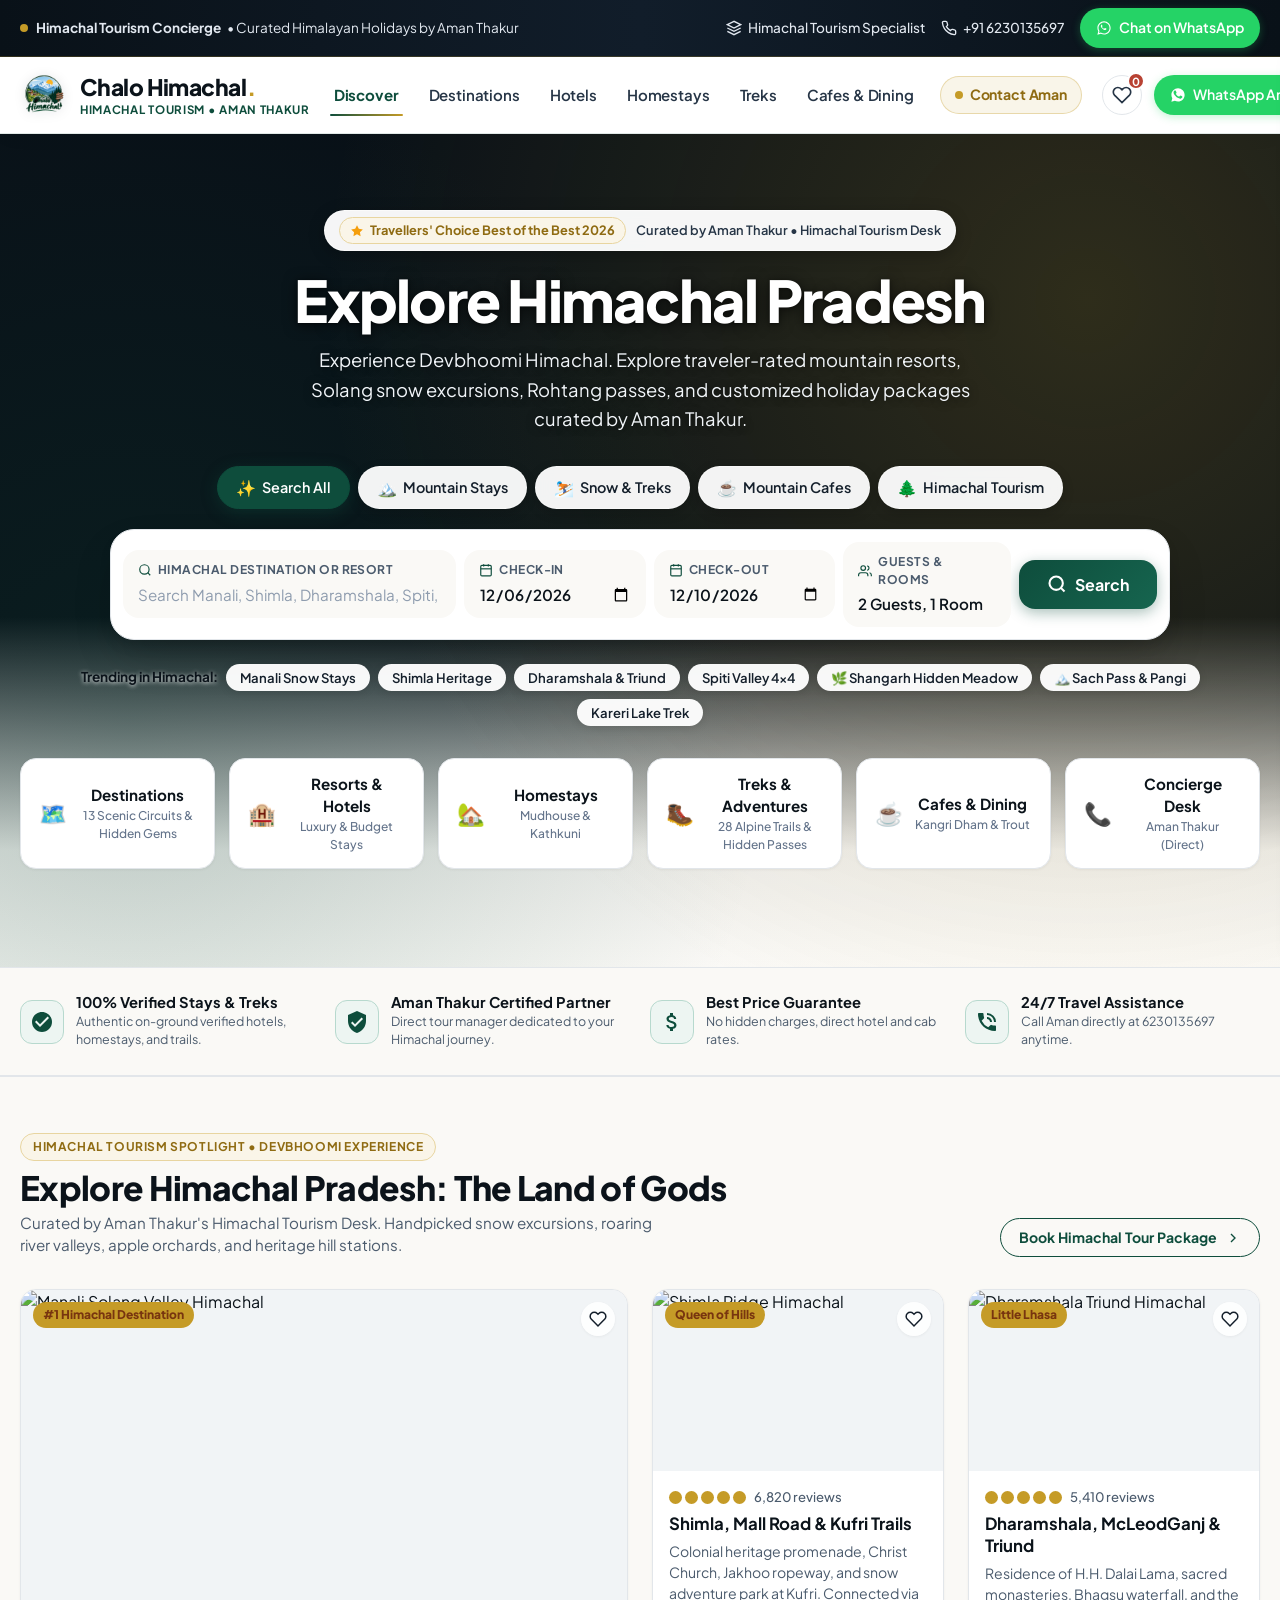
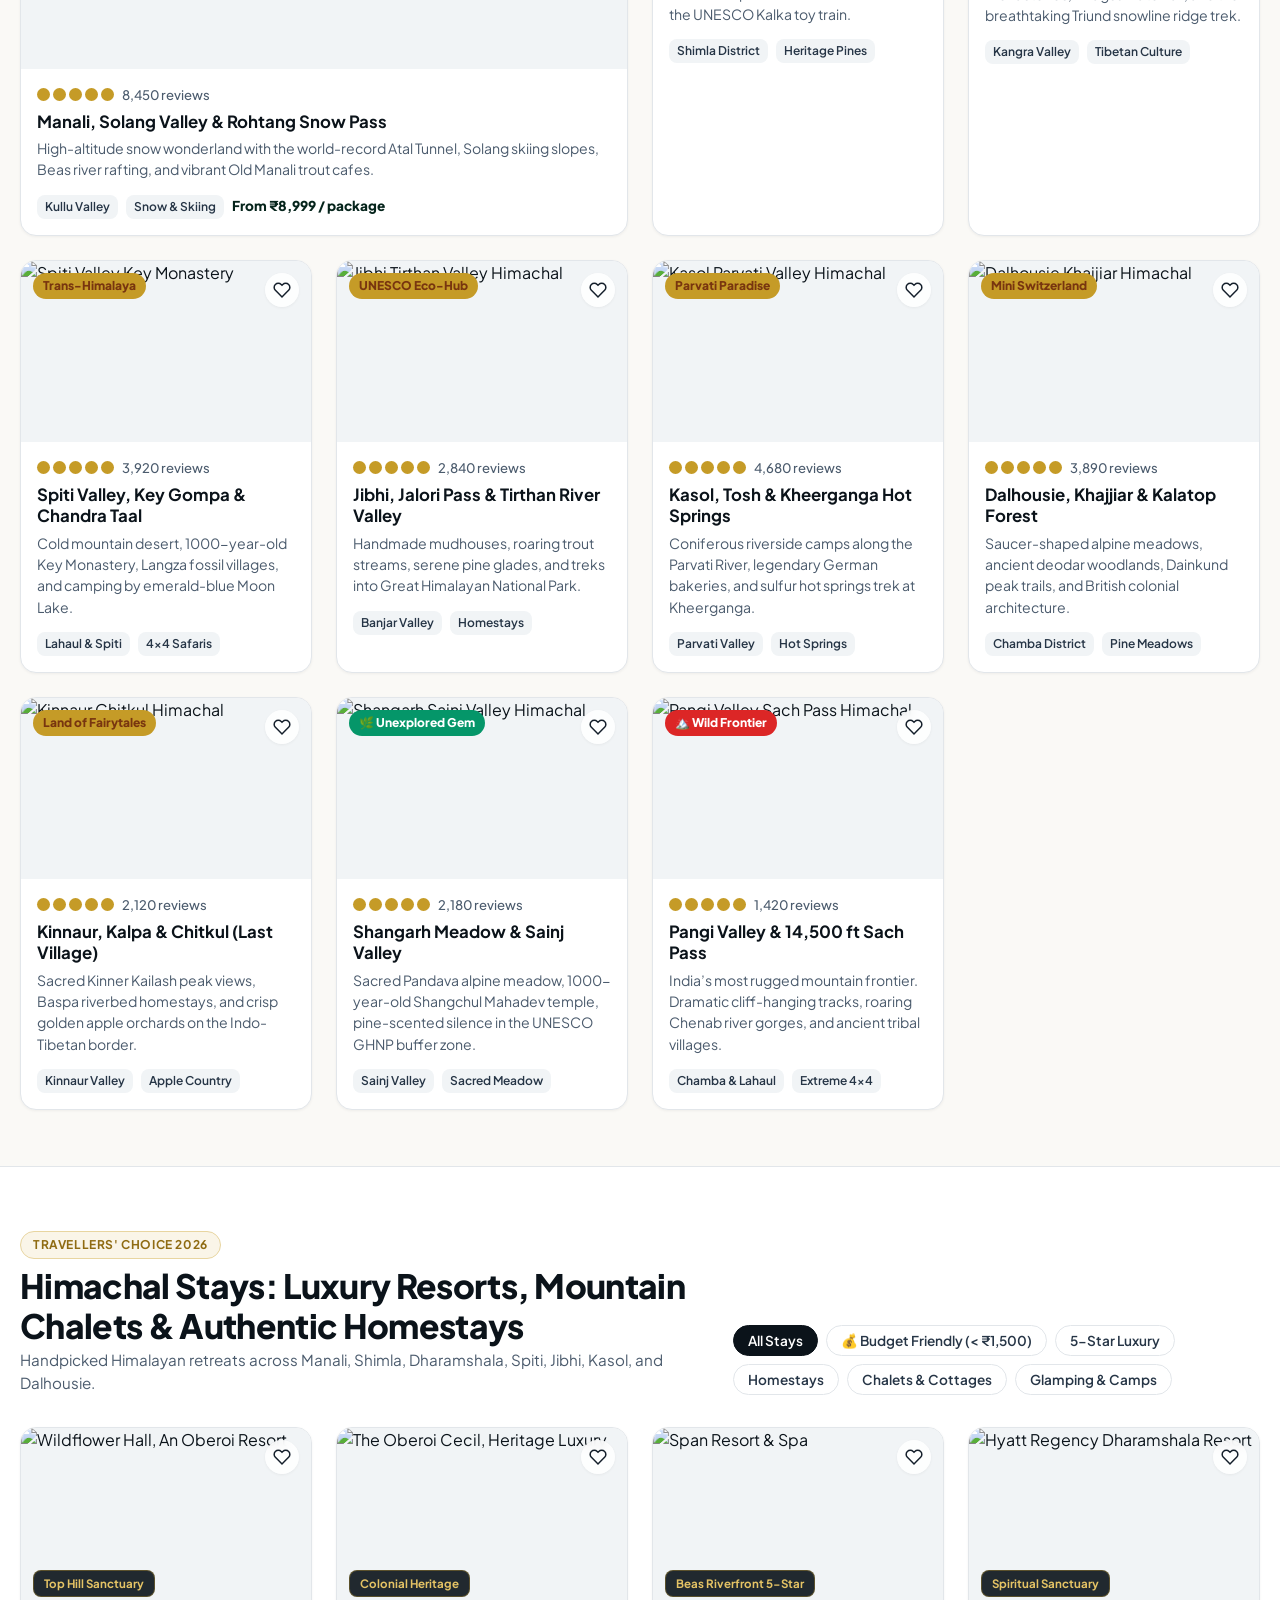
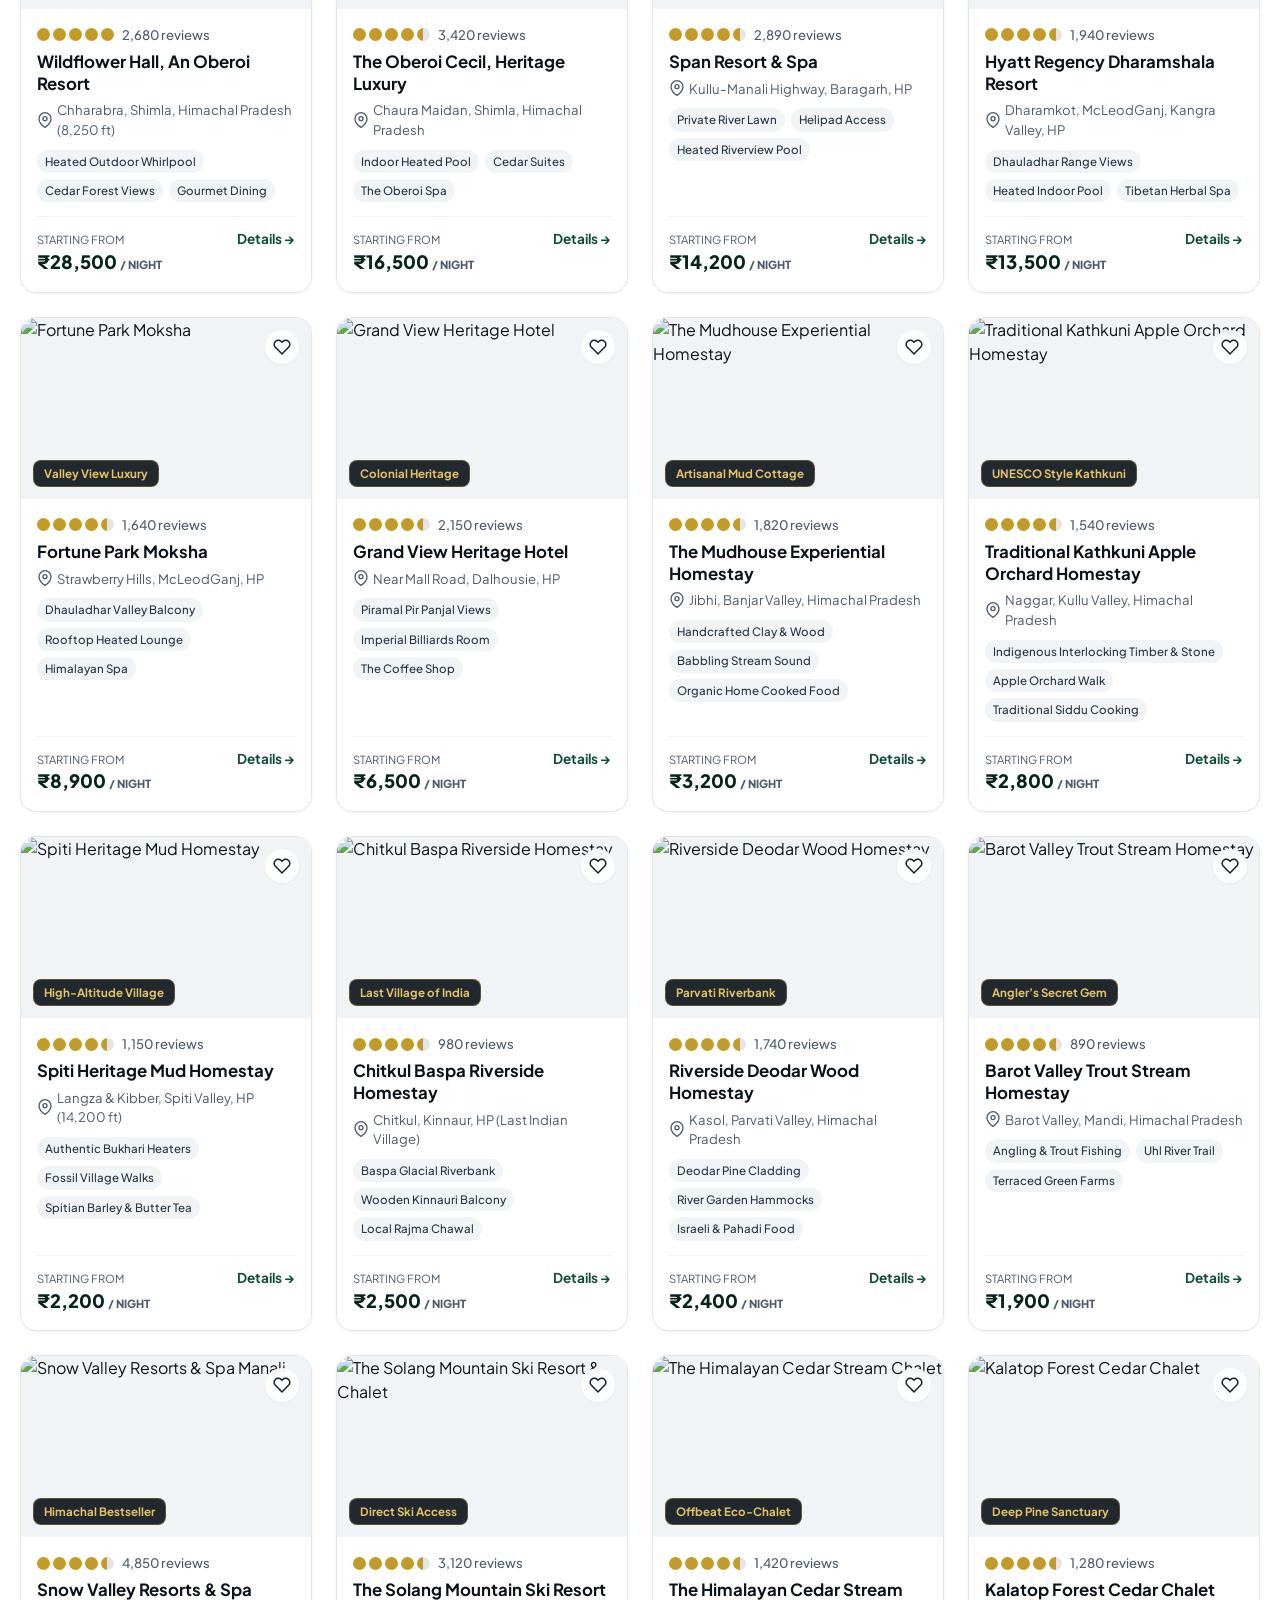
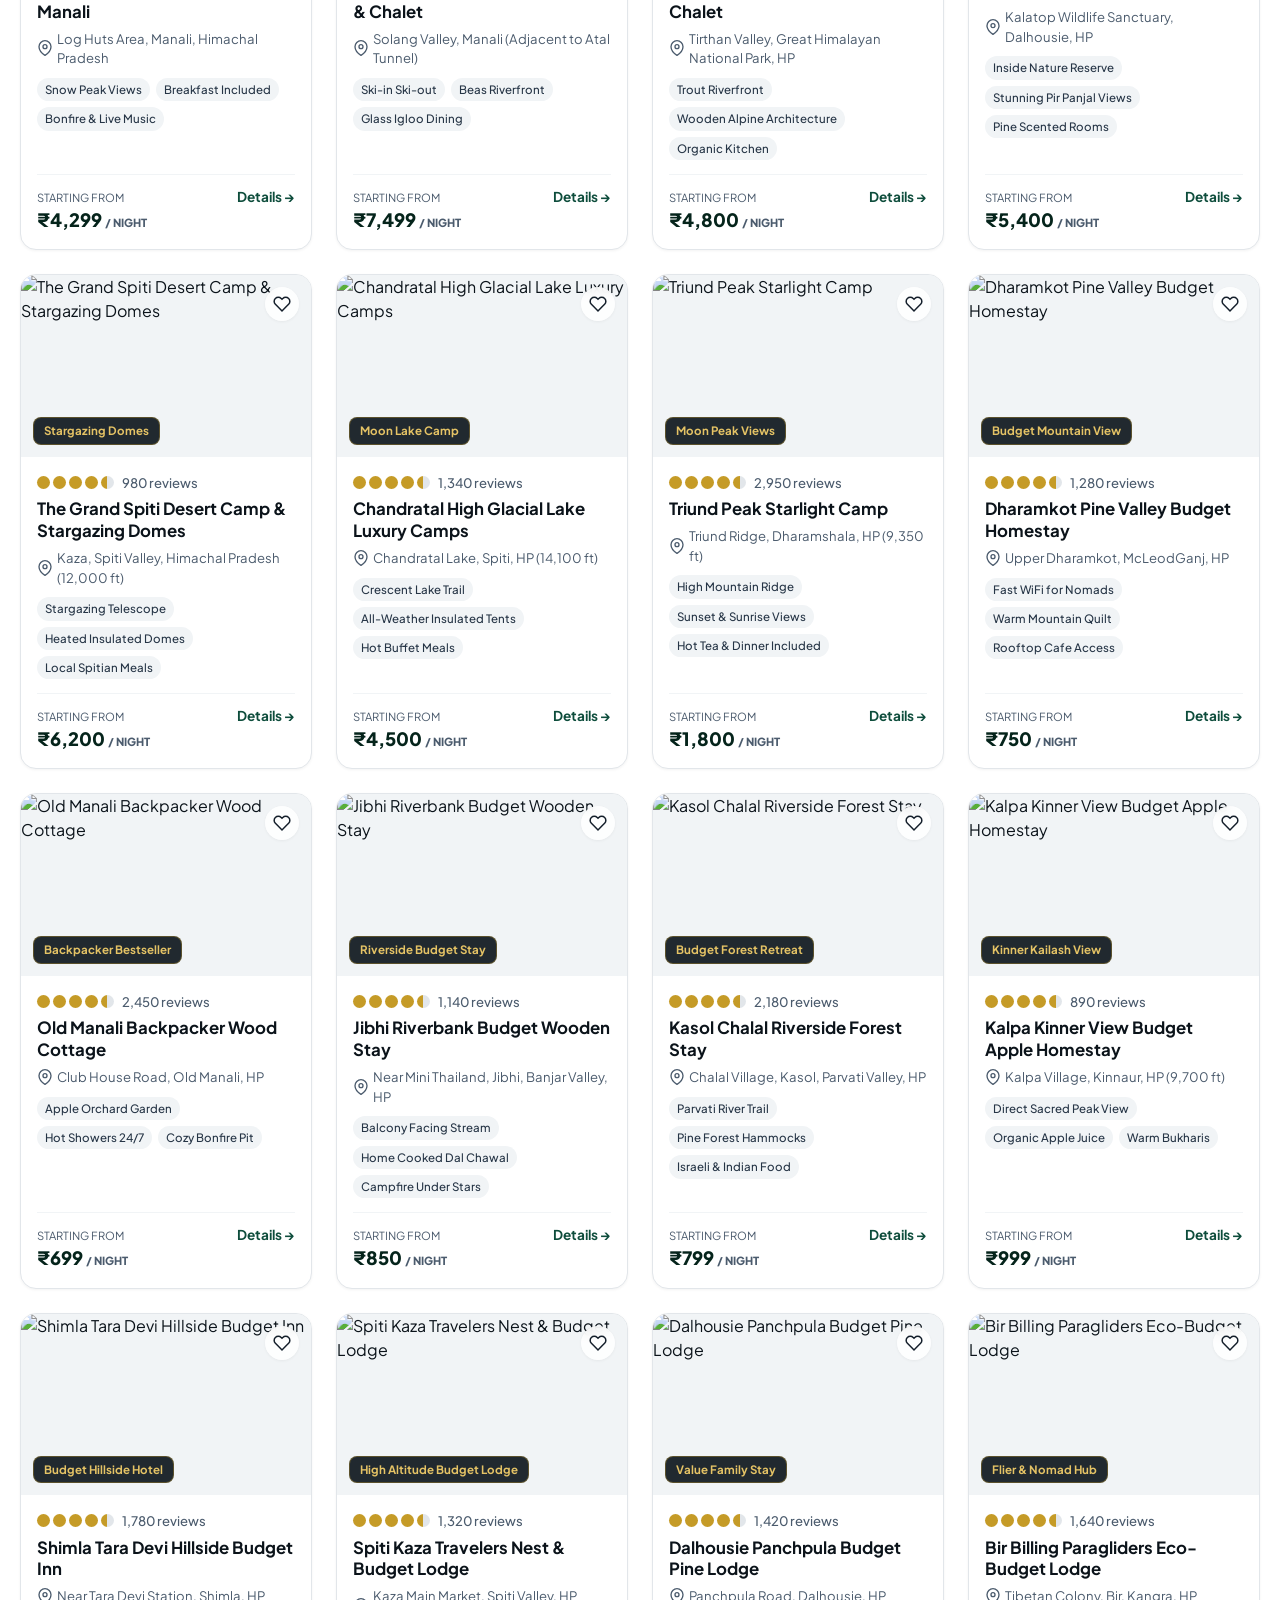
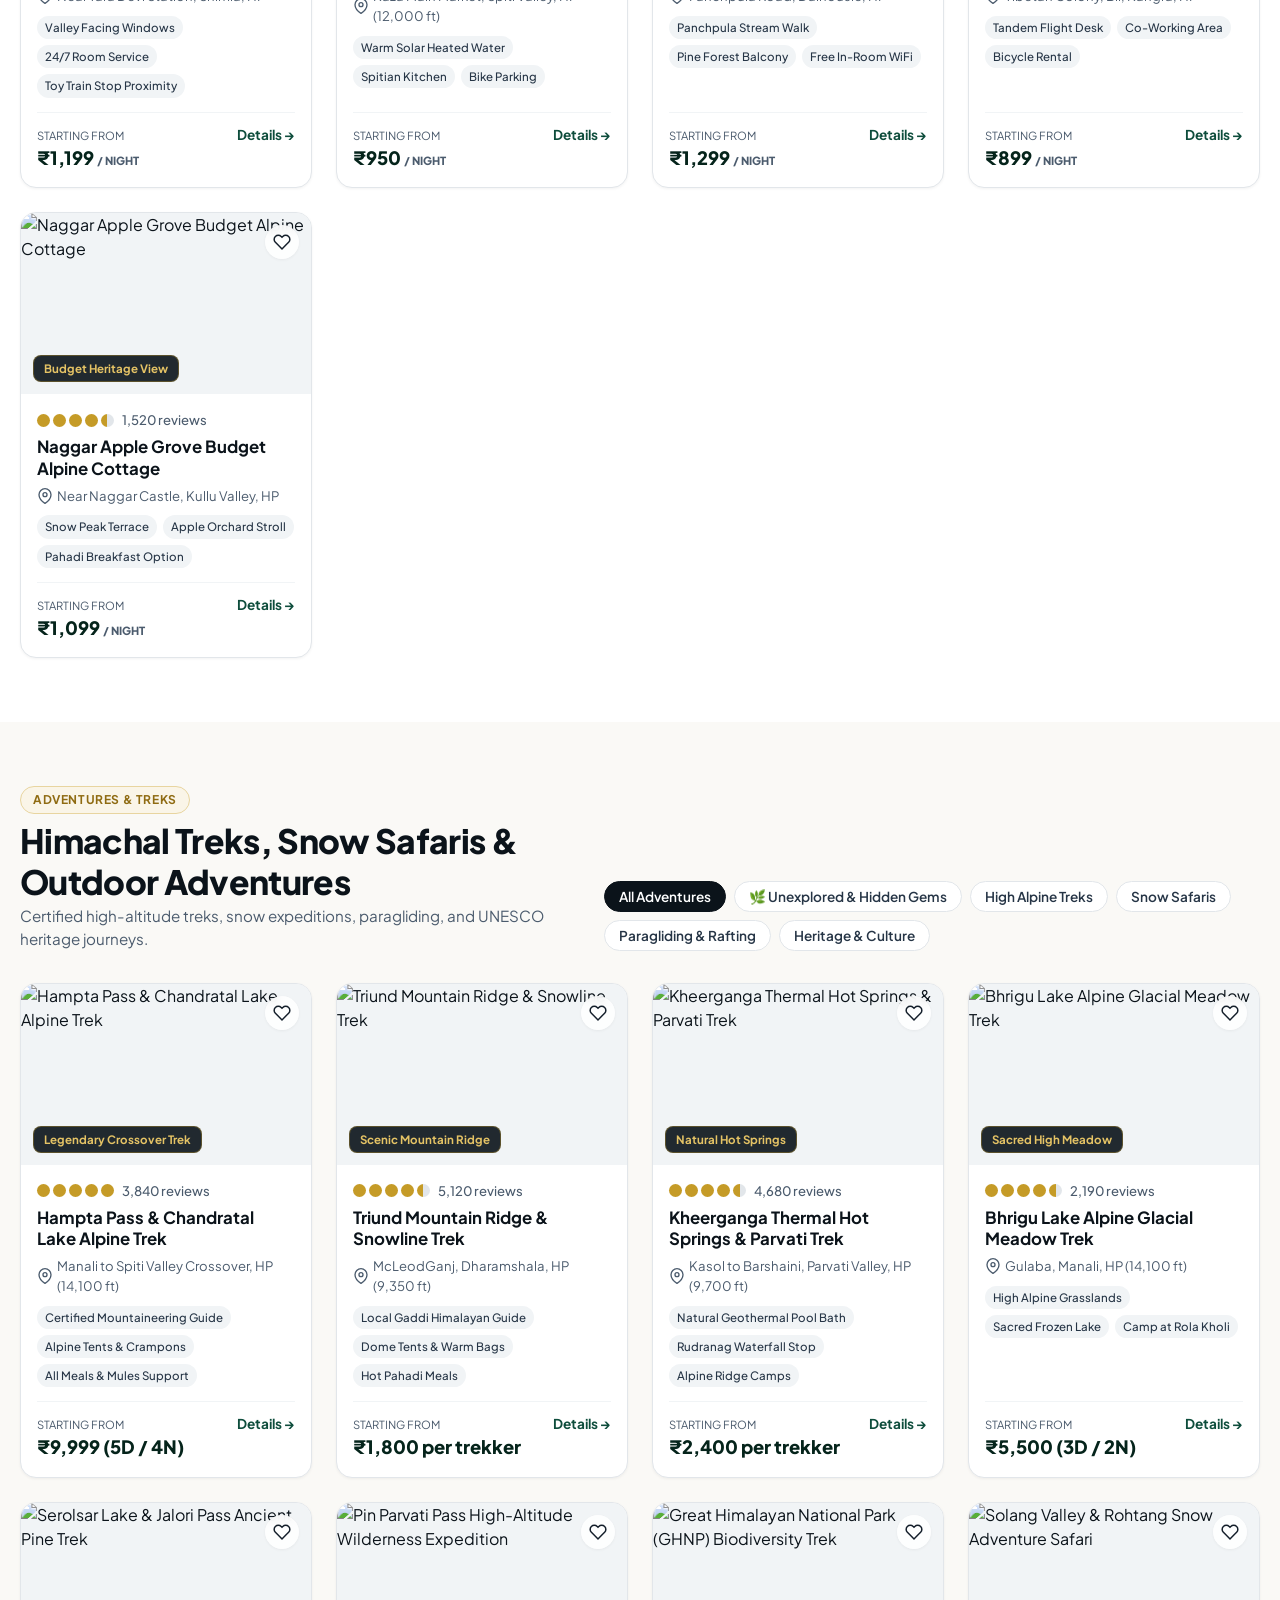
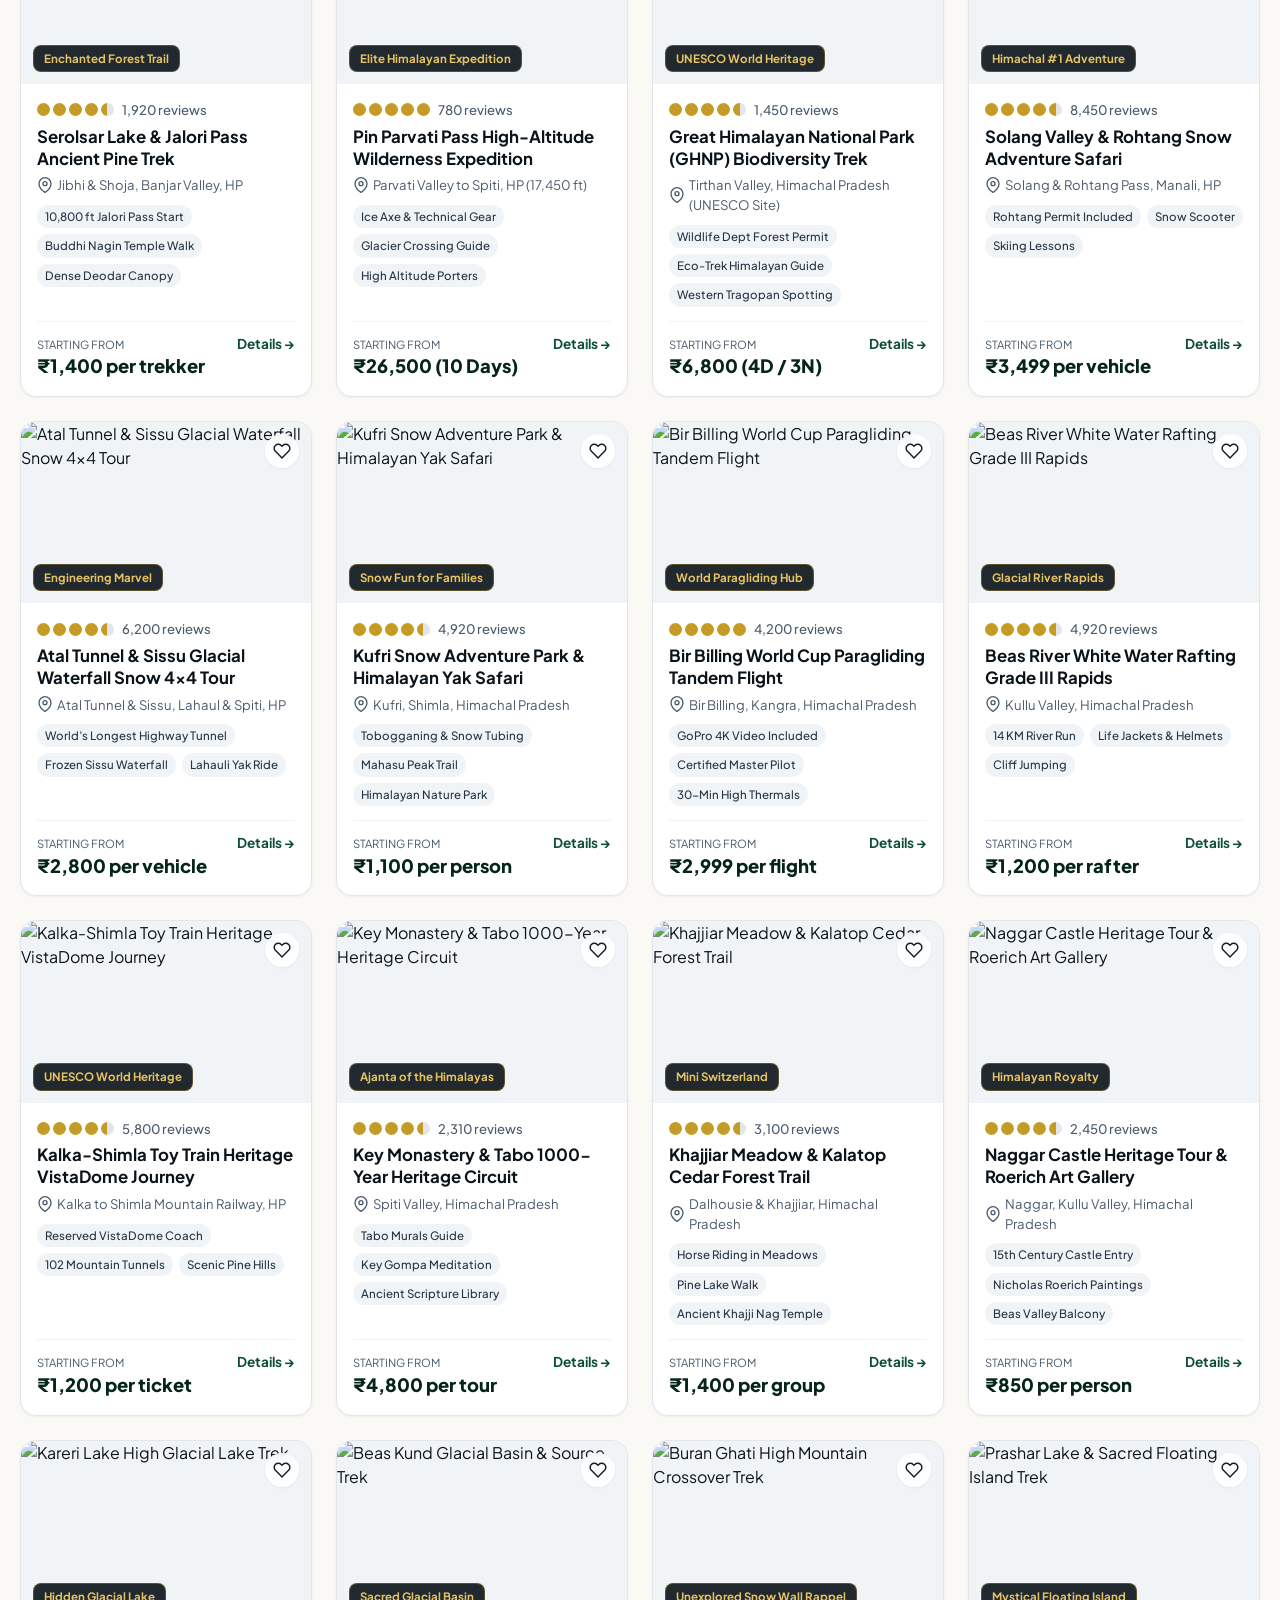
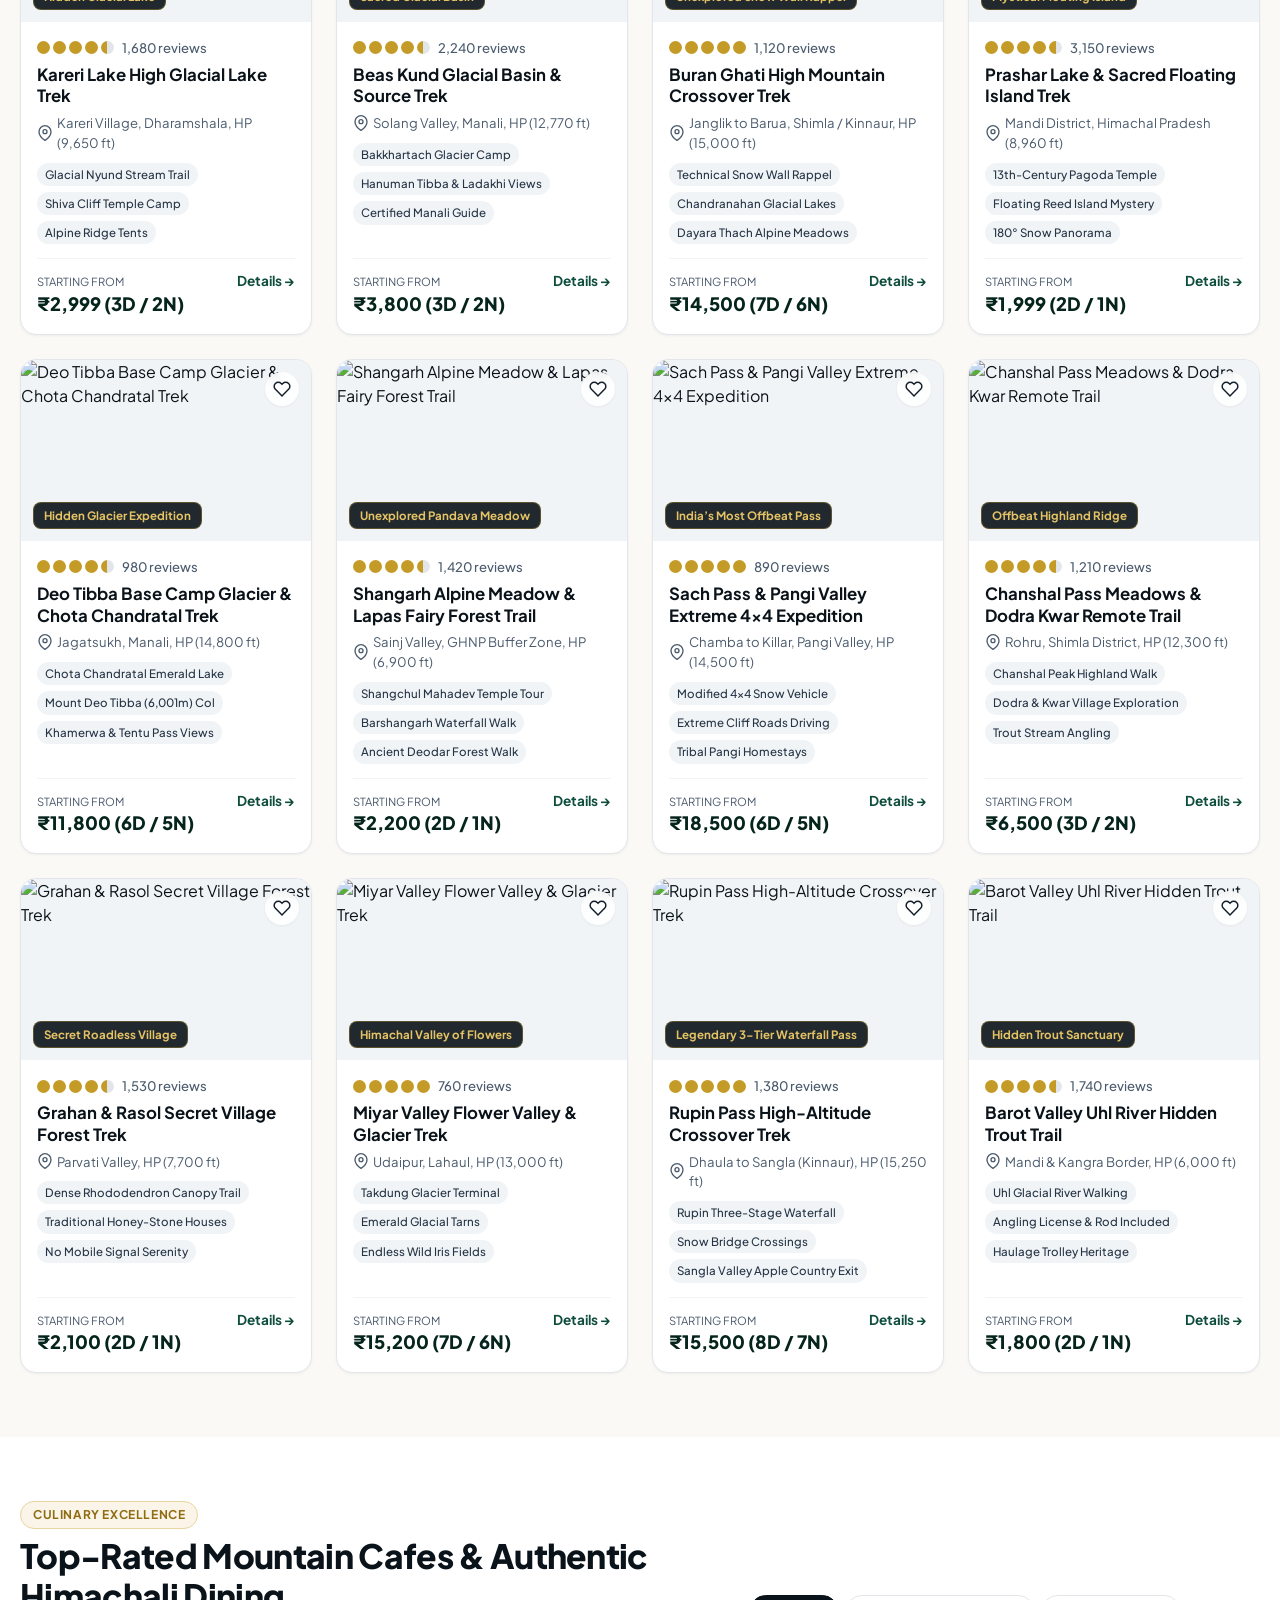
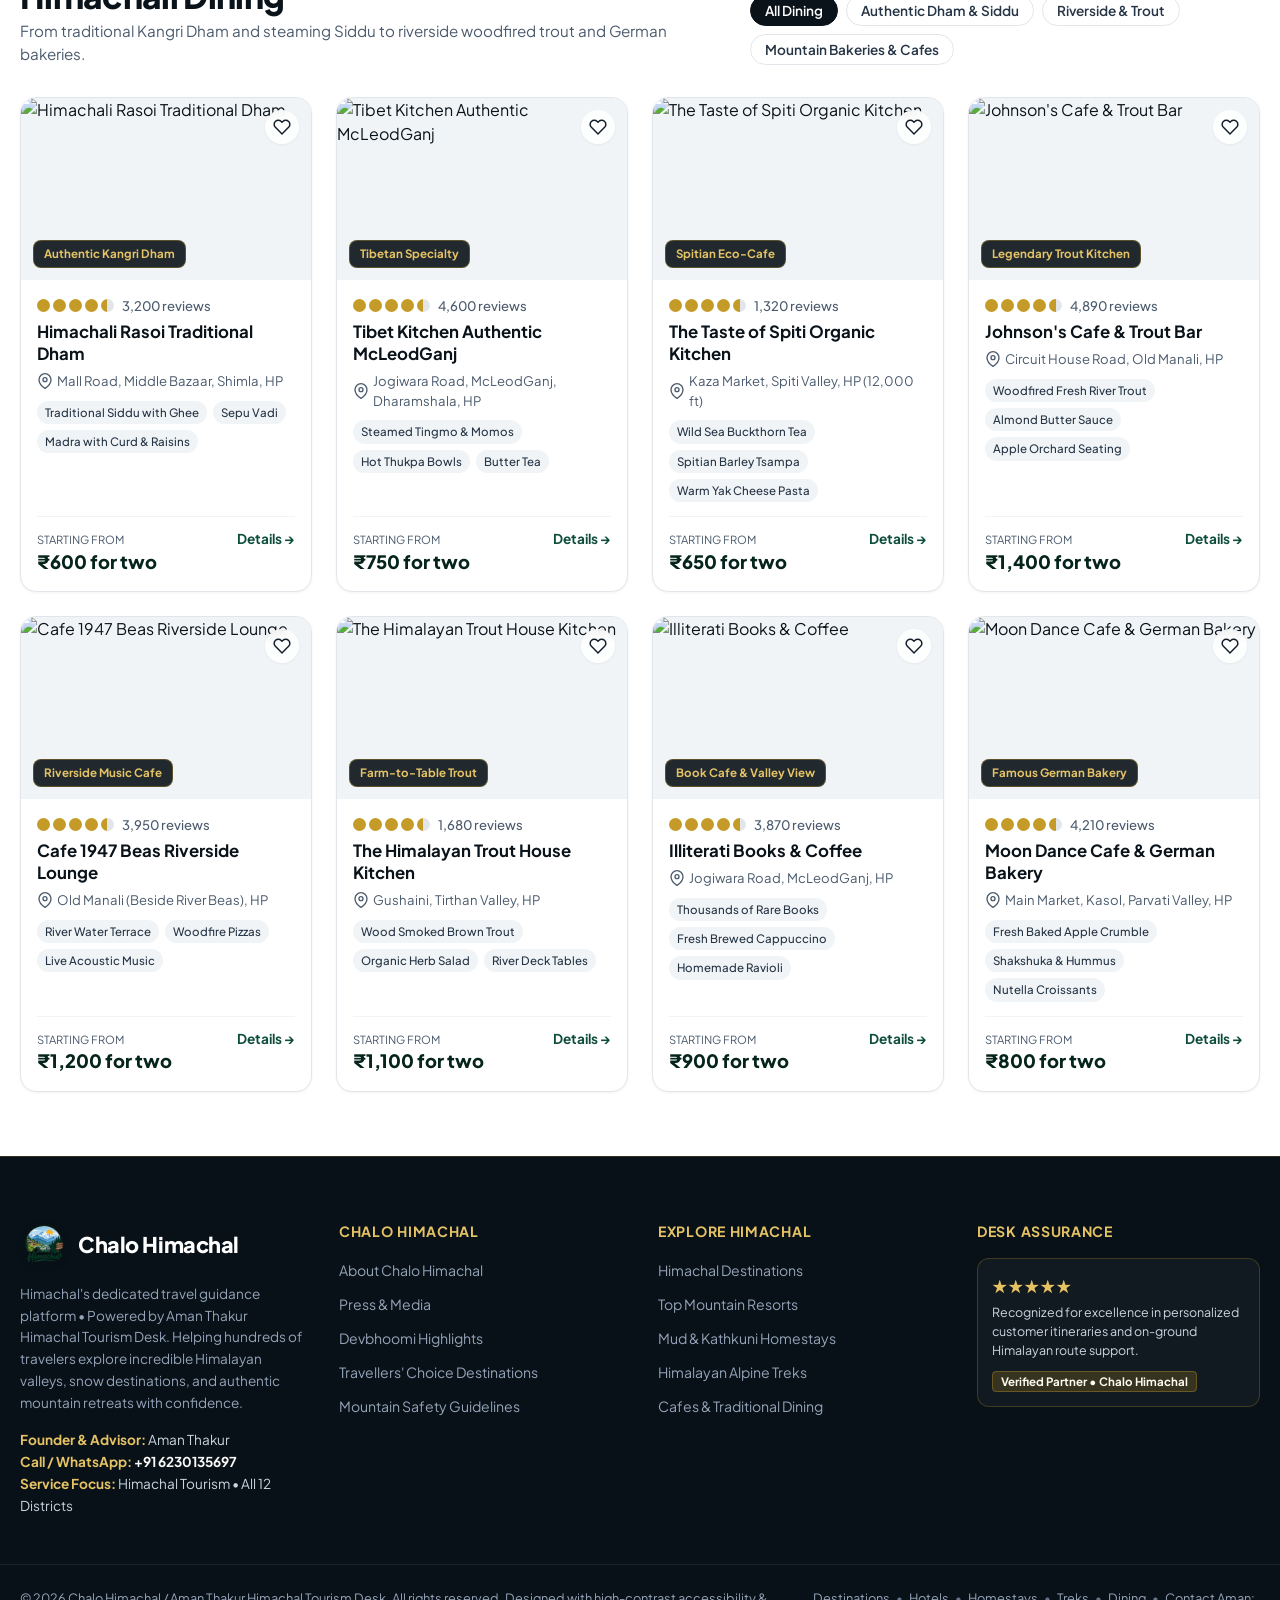
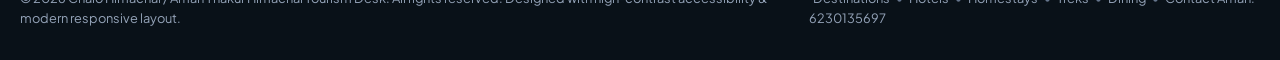
==== commit 68d0a7ad: "Update hero heading: Change 'Discover Himachal Pradesh' to 'Explore Himachal Pradesh'" ====
--- a/index.html
+++ b/index.html
@@ -132,7 +132,7 @@
           <span class="curated-by">Curated by Aman Thakur &bull; Himachal Tourism Desk</span>
         </div>
         
-        <h1 class="hero-heading">Discover Himachal Pradesh</h1>
+        <h1 class="hero-heading">Explore Himachal Pradesh</h1>
         <p class="hero-subheading">
           Experience Devbhoomi Himachal. Explore traveler-rated mountain resorts, Solang snow excursions, Rohtang passes, and customized holiday packages curated by Aman Thakur.
         </p>
@@ -445,7 +445,7 @@
         <div class="section-header">
           <div>
             <div class="sub-pill">Himachal Tourism Spotlight &bull; Devbhoomi Experience</div>
-            <h2 class="section-title">Discover Himachal Pradesh: The Land of Gods</h2>
+            <h2 class="section-title">Explore Himachal Pradesh: The Land of Gods</h2>
             <p class="section-subtitle">
               Curated by Aman Thakur's Himachal Tourism Desk. Handpicked snow excursions, roaring river valleys, apple orchards, and heritage hill stations.
             </p>
